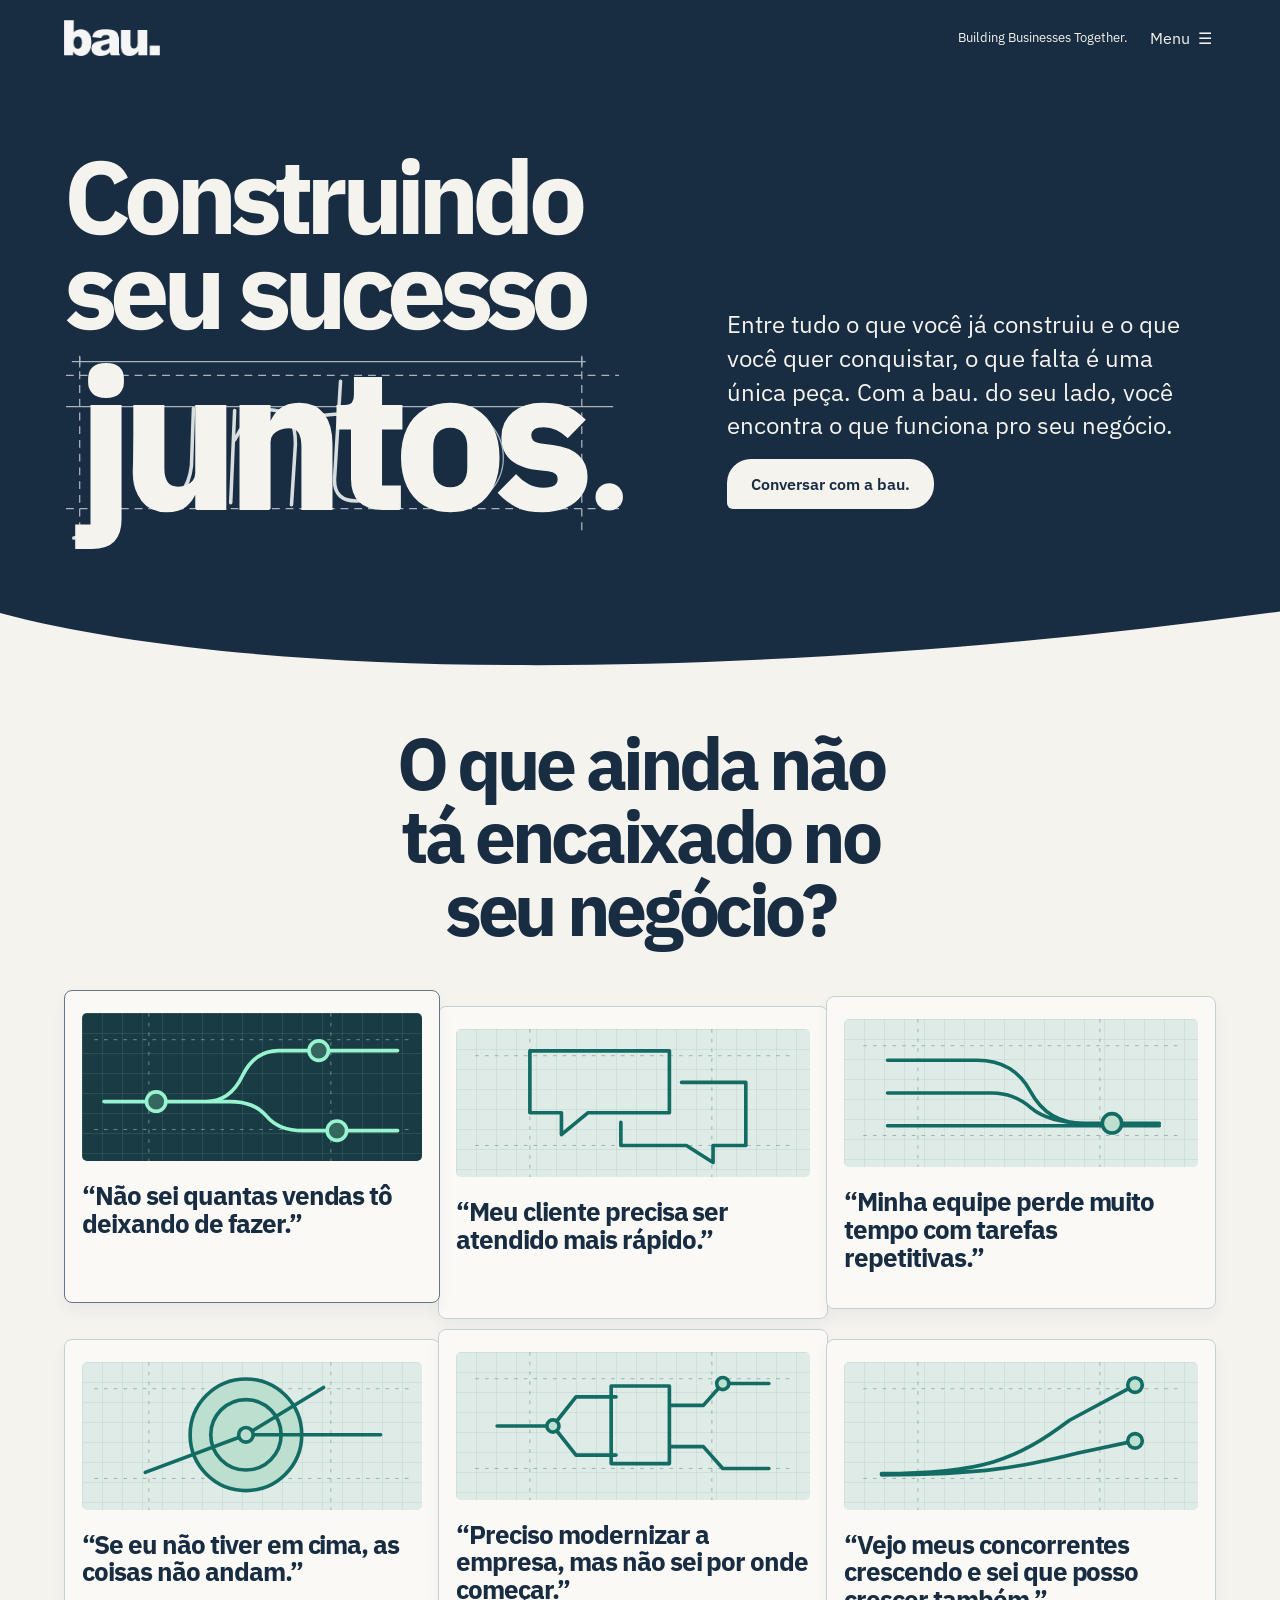
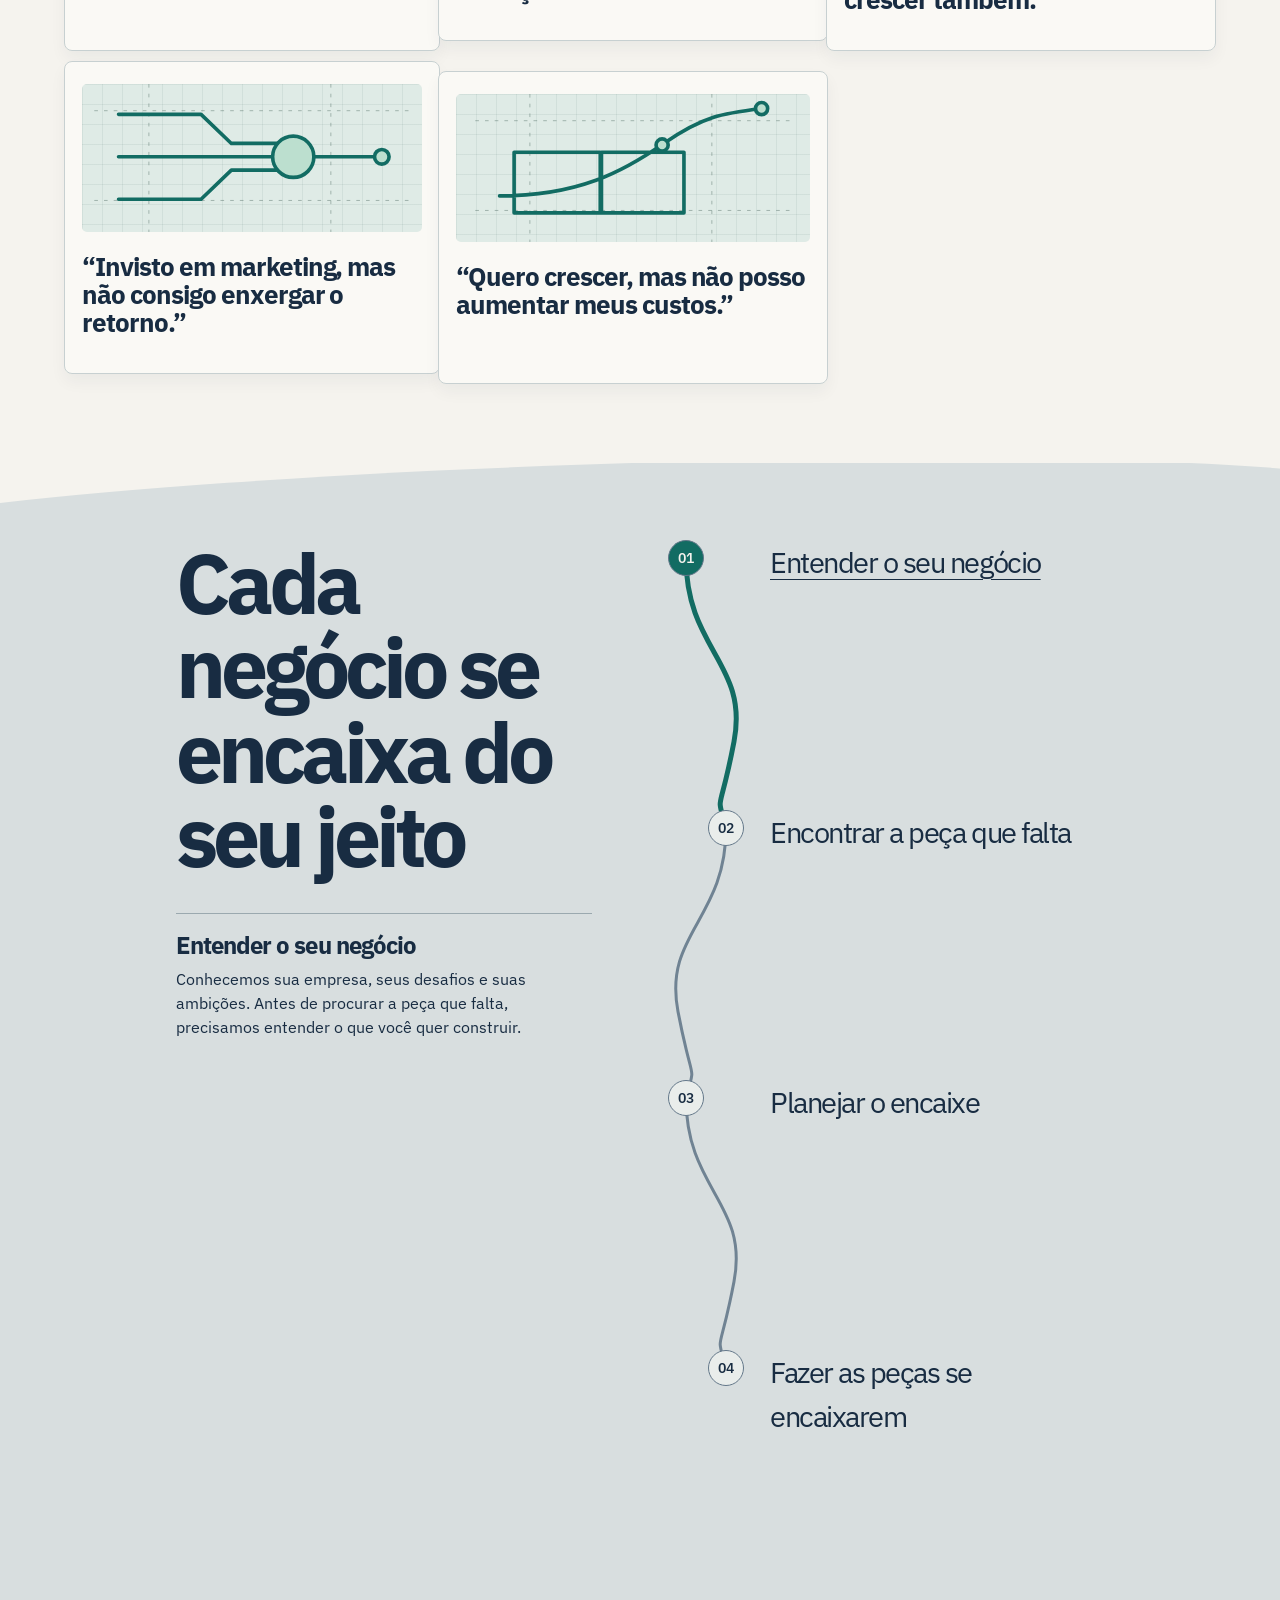
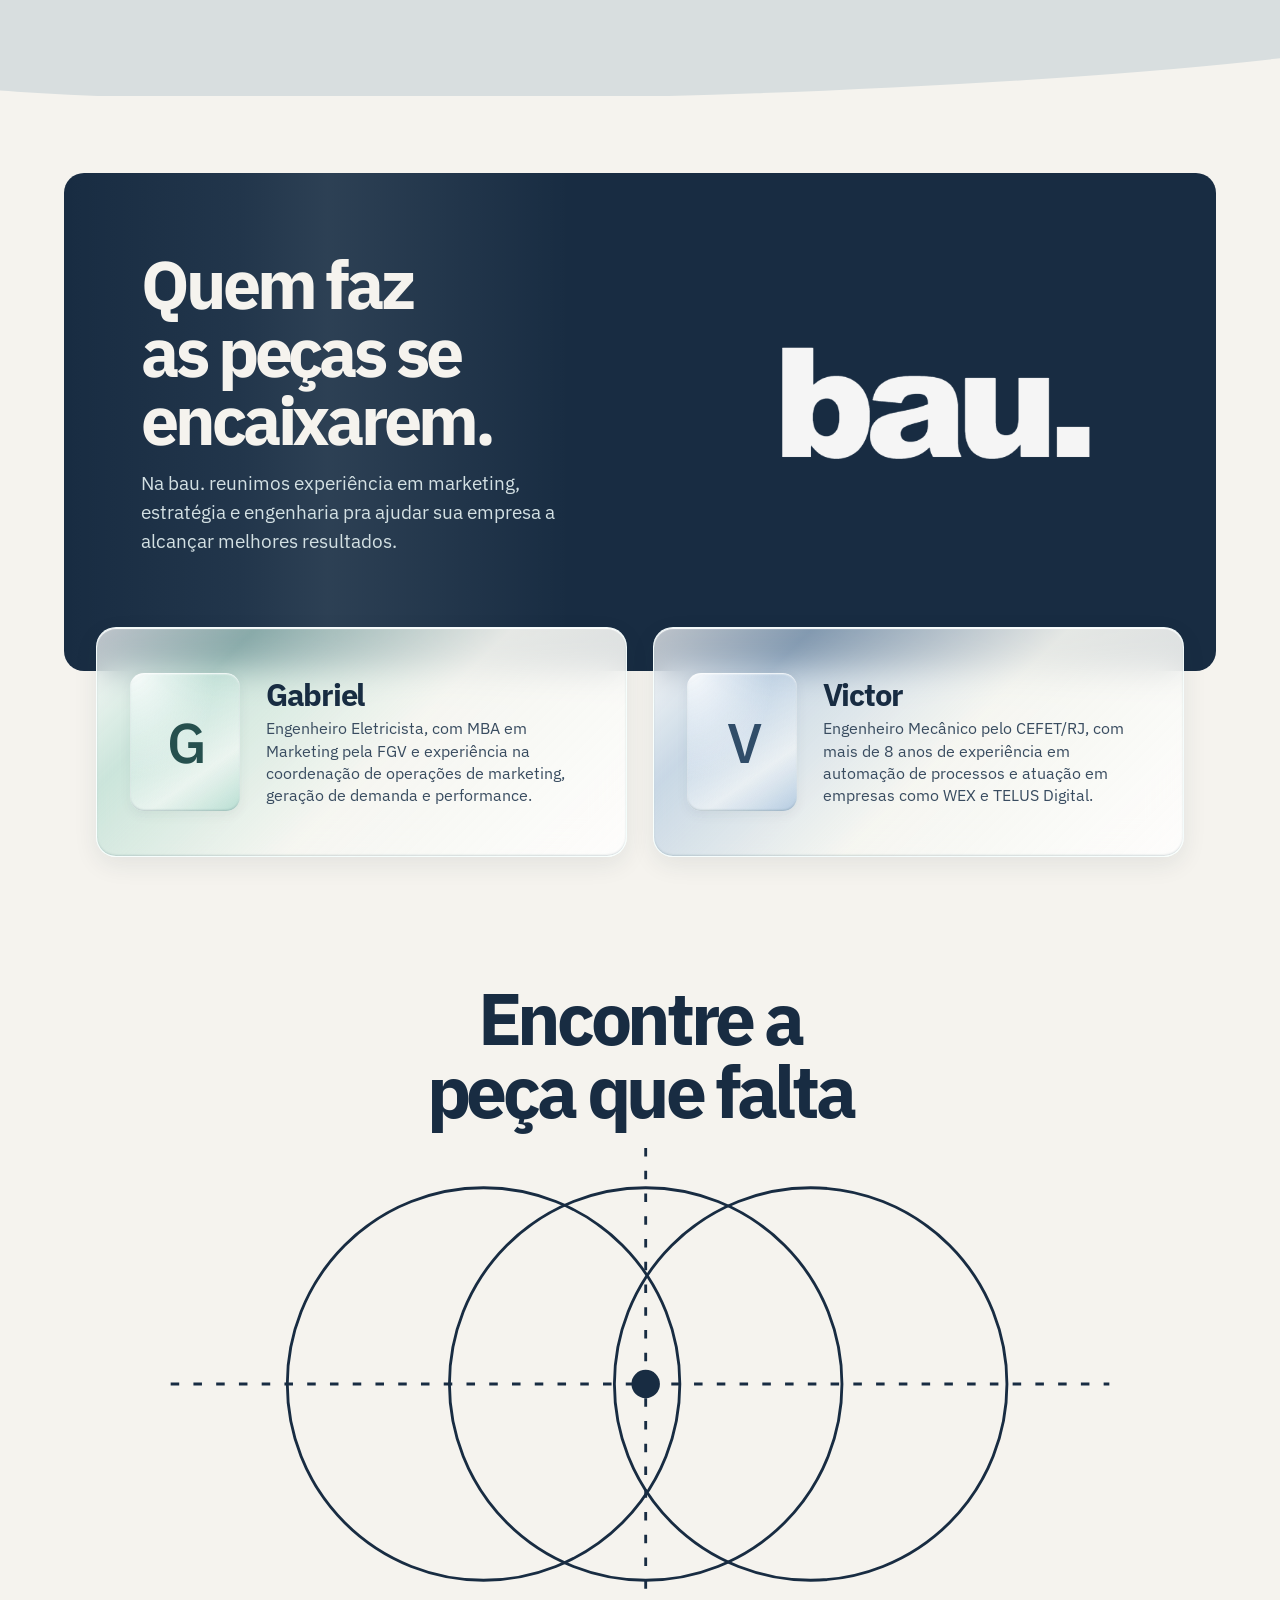
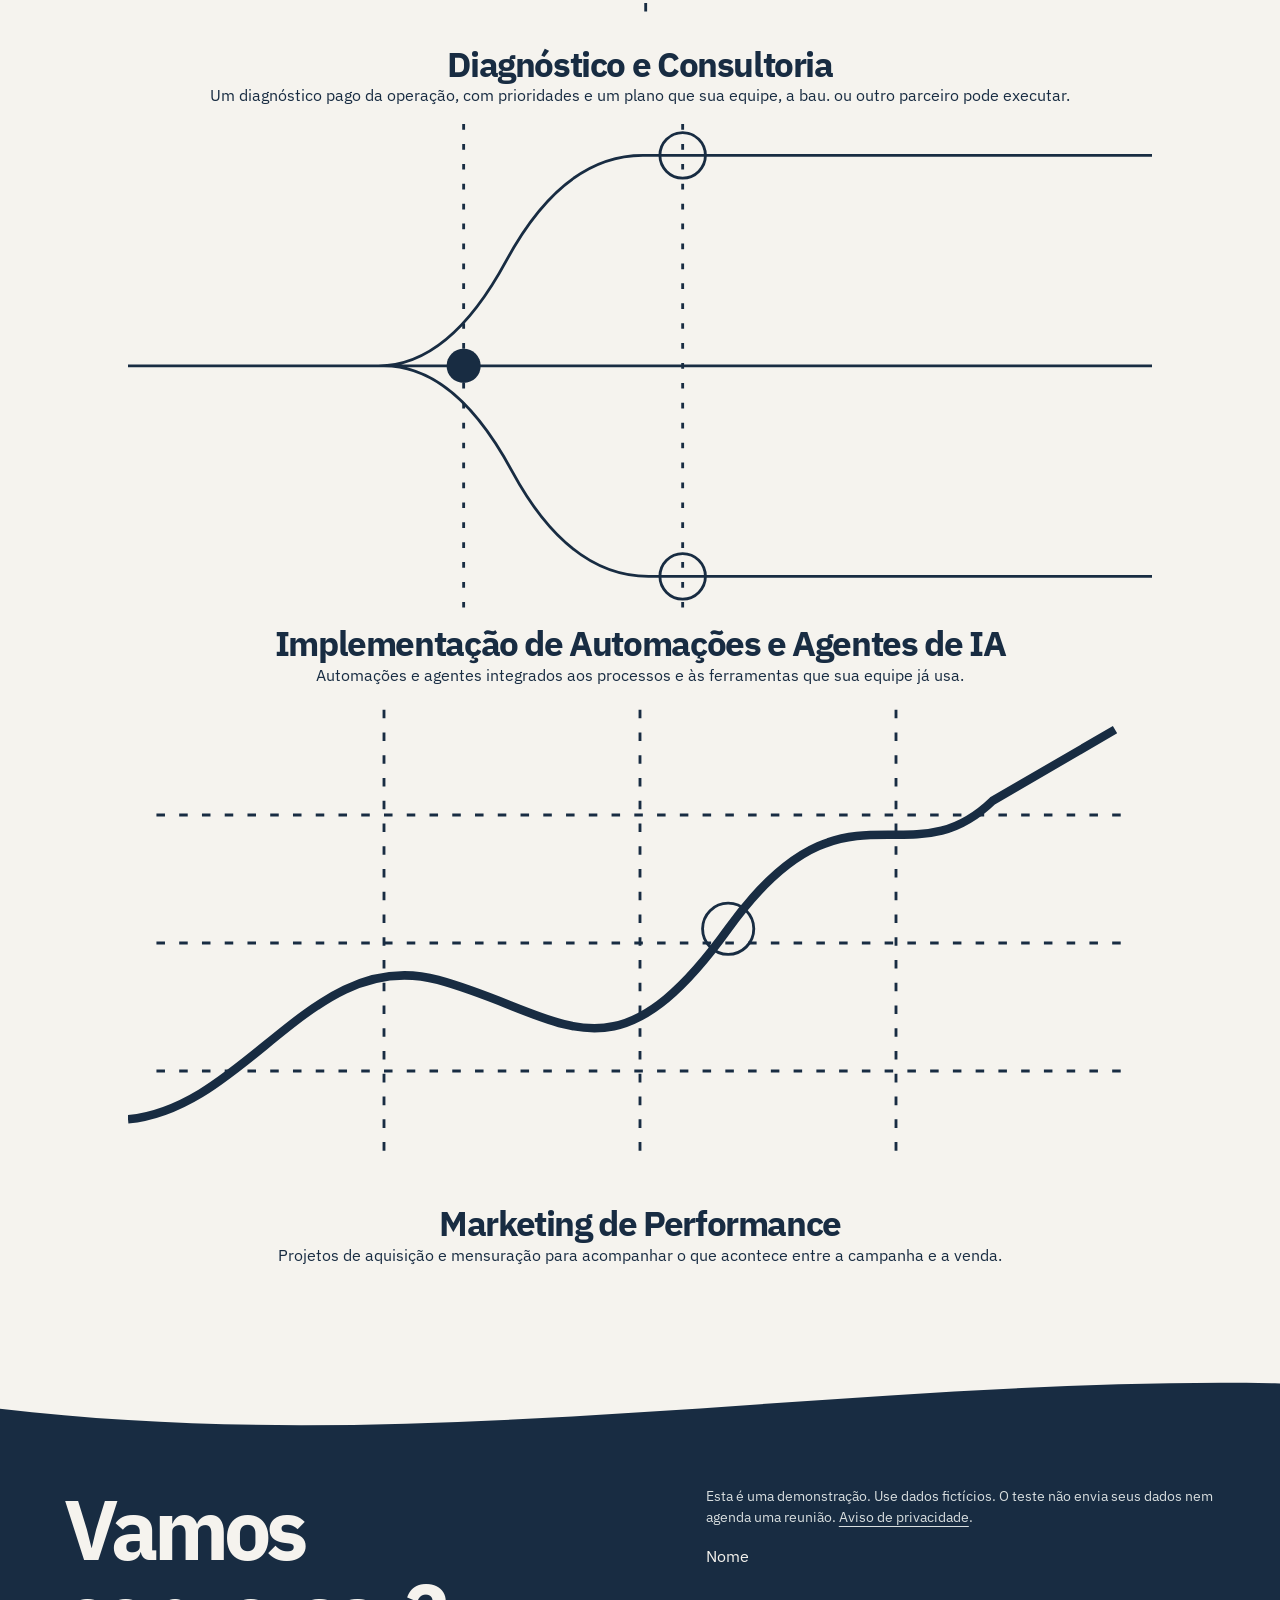
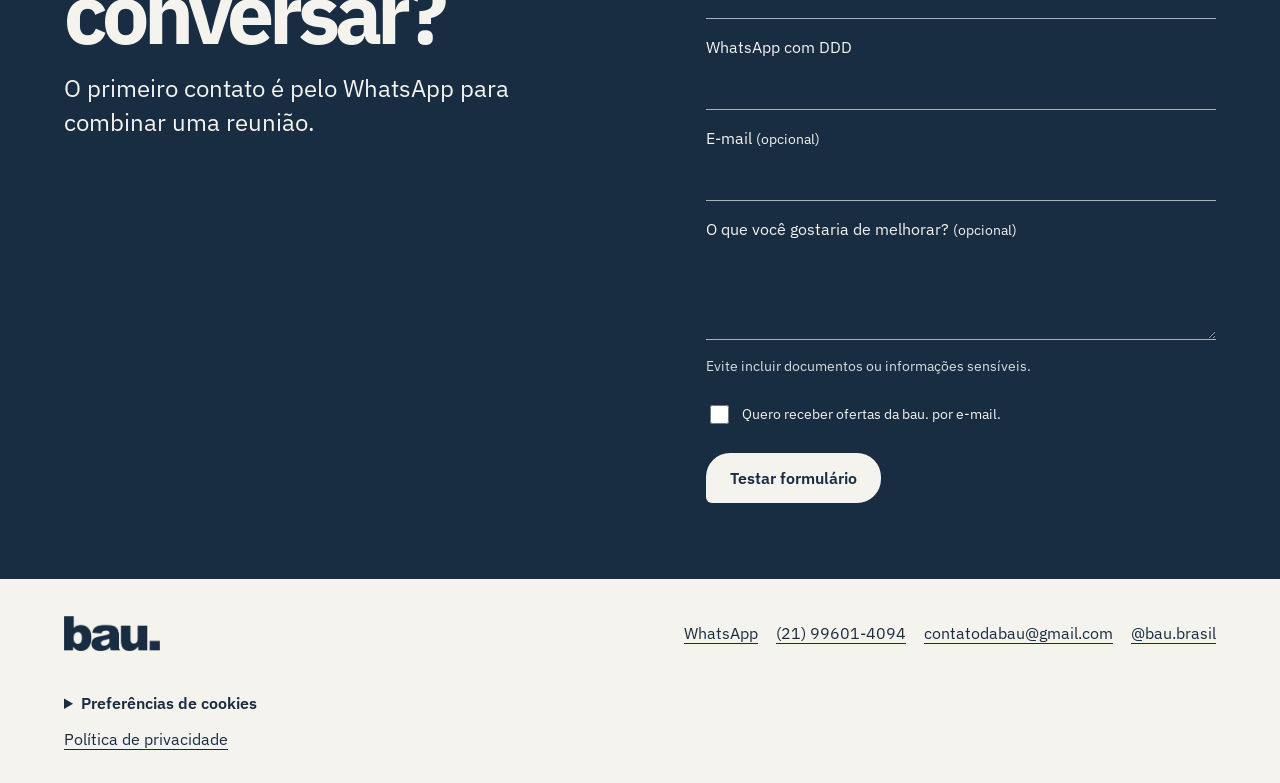
==== index.html @ 718eda6c "troca do titulo e remoção do subtitulo da sessão 5" ====
<!doctype html>
<html lang="pt-BR"><head><meta charset="utf-8">
<!-- GTM-WQCJBHJT reservado para medição após consentimento. A demo não carrega tags. -->
<meta http-equiv="Content-Security-Policy" content="form-action 'none'; script-src 'self'; connect-src 'none'; frame-src 'none'"><meta name="viewport" content="width=device-width,initial-scale=1"><meta name="theme-color" content="#182c42"><title>bau. | Consultoria e implementação</title><meta name="description" content="Consultoria, automações e marketing de performance para empresas."><link rel="stylesheet" href="site.css?v=possibilidades9"><link rel="stylesheet" href="hero.css?v=hero-columns2"><script defer src="site.js?v=services-clean1"></script></head>
<body><a class="skip" href="#inicio">Ir para o conteúdo</a>
<aside class="cookie-banner" aria-labelledby="cookie-title" hidden>
<strong id="cookie-title">Cookies de publicidade</strong>
<p>Aceita usar cookies para medir a origem das visitas? Nesta prévia, a escolha é simulada e vale só nesta aba.</p>
<a id="policy-banner" href="privacidade.html" target="_blank" rel="noopener">Ler política de privacidade<span class="sr-only"> (abre em nova aba)</span></a>
<div class="choice-buttons"><button type="button" value="allow" aria-describedby="policy-banner">Aceitar</button><button type="button" value="deny">Recusar</button></div>
</aside>
<header class="mast"><div class="wrap bar"><a href="#inicio" aria-label="bau., início"><img class="brand" src="bau.png" alt="bau."></a><span lang="en">Building Businesses Together.</span><details class="menu"><summary>Menu</summary><nav aria-label="Seções da página"><a href="#possibilidades">Possibilidades</a><a href="#mecanismo">Abordagem</a><a href="#sobre">Quem somos</a><a href="#servicos">Serviços</a><a href="#contato">Contato</a></nav></details></div></header>
<main>
<section id="inicio" class="dark"><div class="wrap opening"><h1 aria-label="Construindo seu sucesso juntos."><span>Construindo</span> <span>seu sucesso</span> <svg class="drawing-board" viewBox="-5 -3 297 116" aria-hidden="true" focusable="false">
        <defs>
          <text id="letters" x="2" y="84" textLength="257" lengthAdjust="spacingAndGlyphs">juntos</text>
          <clipPath id="assembly"><rect class="stage assembly-window" x="-5" y="-3" width="268" height="116"/></clipPath>
        </defs>
        <g class="stage guides" fill="none" stroke="#a8b3bc" stroke-width=".65">
          <path d="M-4 16H278 M-4 84H278 M3 7V105 M259 7V96" stroke-dasharray="4 3"/>
          <path d="M-4 32H275 M-1 9H261 M3 6v6 M259 6v6"/>
          <circle cx="194" cy="58" r="25"/>
        </g>
        <g fill="none" stroke="#d8dedf" stroke-width="1.8">
          <path class="stage pencil" pathLength="1" d="M14 35l-1 45q0 18-13 19 M15 20l1-3 M32 34l-1 29q-1 18 12 18q15-1 17-19l1-29 M80 81l2-47m0 15q9-18 21-15q10 1 10 17l-2 31 M136 19l-3 49q-1 13 13 12 M121 37l32-3 M211 53c-1-30-43-26-43 4s43 32 43-4 M254 39C243 29 224 33 224 45c0 12 30 10 30 24 0 14-21 17-33 7 M272 81l2-2"/>
        </g>
        <use href="#letters" class="stage outline" fill="none" stroke="#f5f3ee" stroke-width="1.05"/>
        <use href="#letters" clip-path="url(#assembly)" fill="#f5f3ee"/>
        <circle class="stage period-piece" cx="273" cy="78" r="7" fill="#f5f3ee"/>
      </svg></h1><div class="intro"><p>Entre tudo o que você já construiu e o que você quer conquistar, o que falta é uma única peça. Com a bau. do seu lado, você encontra o que funciona pro seu negócio.</p><a class="button" href="#contato">Conversar com a bau.</a></div></div><svg class="section-edge" viewBox="0 0 1000 90" preserveAspectRatio="none" aria-hidden="true"><path d="M0 12C220 112 620 99 1000 10V90H0Z"/></svg></section>
<section id="possibilidades"><div class="wrap block"><div class="section-head"><h2>O que ainda não tá encaixado no seu negócio?</h2></div><div class="gallery" aria-label="Possibilidades para sua empresa" tabindex="0">
<article class="plate"><div class="plate-art"><svg viewBox="0 0 260 122" aria-hidden="true"><g class="guideline"><path d="M0 22h260M0 96h260M45 0v122M195 0v122"/></g><g class="drawing"><path pathLength="1" d="M8 73h84q20 0 30-21t30-21h98 M8 73h104q20 0 30 12t30 12h78"/><circle cx="51" cy="73" r="8"/><circle cx="185" cy="31" r="8"/><circle cx="200" cy="97" r="8"/></g></svg></div>
  <div class="plate-copy"><h3>“Não sei quantas vendas tô deixando de fazer.”</h3></div>
</article>
<article class="plate"><div class="plate-art"><svg viewBox="0 0 260 122" aria-hidden="true"><g class="guideline"><path d="M0 22h260M0 96h260M45 0v122M195 0v122"/></g><g class="drawing"><path pathLength="1" d="M45 18h115v51H93L71 87V69H45z M120 77v19h54l22 14V96h27V44h-53"/></g></svg></div>
  <div class="plate-copy"><h3>“Meu cliente precisa ser atendido mais rápido.”</h3></div>
</article>
<article class="plate"><div class="plate-art"><svg viewBox="0 0 260 122" aria-hidden="true"><g class="guideline"><path d="M0 22h260M0 96h260M45 0v122M195 0v122"/></g><g class="drawing"><path pathLength="1" d="M20 34h74q30 0 44 26t44 26h62 M20 61h86q18 0 32 12t44 13 M20 88h224"/><circle cx="205" cy="86" r="8"/></g></svg></div>
  <div class="plate-copy"><h3>“Minha equipe perde muito tempo com tarefas repetitivas.”</h3></div>
</article>
<article class="plate"><div class="plate-art"><svg viewBox="0 0 260 122" aria-hidden="true"><g class="guideline"><path d="M0 22h260M0 96h260M45 0v122M195 0v122"/></g><g class="drawing"><circle cx="125" cy="60" r="46"/><circle cx="125" cy="60" r="29"/><path pathLength="1" d="M42 91l83-31 64-39 M125 60h111"/><circle cx="125" cy="60" r="6"/></g></svg></div>
  <div class="plate-copy"><h3>“Se eu não tiver em cima, as coisas não andam.”</h3></div>
</article>
<article class="plate"><div class="plate-art"><svg viewBox="0 0 260 122" aria-hidden="true"><g class="guideline"><path d="M0 22h260M0 96h260M45 0v122M195 0v122"/></g><g class="drawing"><path pathLength="1" d="M18 61h46l19-24h33m-52 24 19 24h33 M112 28h48v64h-48z M160 44h28l16-18h38 M160 78h28l16 18h38"/><circle cx="64" cy="61" r="5"/><circle cx="204" cy="26" r="5"/></g></svg></div>
  <div class="plate-copy"><h3>“Preciso modernizar a empresa, mas não sei por onde começar.”</h3></div>
</article>
<article class="plate"><div class="plate-art"><svg viewBox="0 0 260 122" aria-hidden="true"><g class="guideline"><path d="M0 22h260M0 96h260M45 0v122M195 0v122"/></g><g class="drawing"><path pathLength="1" d="M15 92C98 92 126 81 170 48l54-29 M15 93C99 93 133 86 177 75l47-10"/><circle cx="224" cy="19" r="6"/><circle cx="224" cy="65" r="6"/></g></svg></div>
  <div class="plate-copy"><h3>“Vejo meus concorrentes crescendo e sei que posso crescer também.”</h3></div>
</article>
<article class="plate"><div class="plate-art"><svg viewBox="0 0 260 122" aria-hidden="true"><g class="guideline"><path d="M0 22h260M0 96h260M45 0v122M195 0v122"/></g><g class="drawing"><path pathLength="1" d="M20 25h68l25 24h39 M20 60h132 M20 95h68l25-24h39 M177 60h62"/><circle cx="164" cy="60" r="17"/><circle cx="237" cy="60" r="6"/></g></svg></div>
  <div class="plate-copy"><h3>“Invisto em marketing, mas não consigo enxergar o retorno.”</h3></div>
</article>
<article class="plate"><div class="plate-art"><svg viewBox="0 0 260 122" aria-hidden="true"><g class="guideline"><path d="M0 22h260M0 96h260M45 0v122M195 0v122"/></g><g class="drawing"><path pathLength="1" d="M32 98V48h71v50z M104 98V48h68v50z M20 84C85 84 122 64 155 41s49-25 81-29"/><circle cx="154" cy="42" r="5"/><circle cx="236" cy="12" r="5"/></g></svg></div>
  <div class="plate-copy"><h3>“Quero crescer, mas não posso aumentar meus custos.”</h3></div>
</article>
</div><div class="pager" hidden><span class="count"></span><button type="button" aria-label="Possibilidade anterior">←</button><button type="button" aria-label="Próxima possibilidade">→</button></div></div></section>
<section id="mecanismo" class="tint" aria-labelledby="metodo-titulo">
<div class="wrap block method-layout">
  <div class="method-intro"><h2 id="metodo-titulo">Cada negócio se encaixa do seu jeito</h2>
    <div id="method-detail" hidden aria-live="polite"><h3></h3><p></p></div>
  </div>
  <ol class="method-path">
    <li>
      <svg class="method-thread" viewBox="0 0 100 100" preserveAspectRatio="none" aria-hidden="true"><path d="M30 0C30 34 93 39 78 68S60 86 70 100" /></svg>
      <h3><span class="method-number">01</span><span>Entender o seu negócio</span></h3>
      <p>Conhecemos sua empresa, seus desafios e suas ambições. Antes de procurar a peça que falta, precisamos entender o que você quer construir.</p>
    </li>
    <li>
      <svg class="method-thread" viewBox="0 0 100 100" preserveAspectRatio="none" aria-hidden="true"><path d="M30 0C30 34 93 39 78 68S60 86 70 100" /></svg>
      <h3><span class="method-number">02</span><span>Encontrar a peça que falta</span></h3>
      <p>Identificamos suas necessidades e avaliamos quais soluções em marketing, vendas e tecnologia fazem sentido para sua realidade, seus objetivos e seus recursos.</p>
    </li>
    <li>
      <svg class="method-thread" viewBox="0 0 100 100" preserveAspectRatio="none" aria-hidden="true"><path d="M30 0C30 34 93 39 78 68S60 86 70 100" /></svg>
      <h3><span class="method-number">03</span><span>Planejar o encaixe</span></h3>
      <p>Apresentamos nossa proposta de solução, explicando o que recomendamos, por que recomendamos e como isso pode contribuir para os resultados da sua empresa. Você decide como avançar.</p>
    </li>
    <li>
      <h3><span class="method-number">04</span><span>Fazer as peças se encaixarem</span></h3>
      <p>Colocamos em prática o que definimos juntos, acompanhamos os resultados e buscamos novas oportunidades para sua empresa continuar evoluindo.</p>
    </li>
  </ol>
</div>
</section>
<section id="sobre" aria-labelledby="team-title"><div class="wrap block">
  <div class="team-track"><div class="team-scene">
  <div class="team-print">
    <img src="bau.png" alt="bau." loading="lazy">
    <div class="team-copy">
      <h2 id="team-title">Quem faz as peças se encaixarem.</h2>
      <p>Na bau. reunimos experiência em marketing, estratégia e engenharia pra ajudar sua empresa a alcançar melhores resultados.</p>
    </div>
  </div>
  <div class="team-profiles">
    <article><span class="team-portrait" aria-hidden="true">G</span>
      <div><h3>Gabriel</h3><p>Engenheiro Eletricista, com MBA em Marketing pela FGV e experiência na coordenação de operações de marketing, geração de demanda e performance.</p></div>
    </article>
    <article><span class="team-portrait" aria-hidden="true">V</span>
      <div><h3>Victor</h3><p>Engenheiro Mecânico pelo CEFET/RJ, com mais de 8 anos de experiência em automação de processos e atuação em empresas como WEX e TELUS Digital.</p></div>
    </article>
  </div>
  </div></div>
</div></section>
<section id="servicos"><div class="wrap block"><div class="section-head"><h2>Encontre a peça que falta</h2><p 
  <div class="service-deck">
    <article><svg viewBox="0 0 360 180" aria-hidden="true" focusable="false"><g fill="none" stroke="currentColor"><circle cx="125" cy="90" r="69"/><circle cx="182" cy="90" r="69"/><circle cx="240" cy="90" r="69"/><path stroke-dasharray="3 5" d="M15 90h330M182 7v166"/></g><circle cx="182" cy="90" r="5" fill="currentColor"/></svg><h3>Diagnóstico e Consultoria</h3><p>Um diagnóstico pago da operação, com prioridades e um plano que sua equipe, a bau. ou outro parceiro pode executar.</p></article>
    <article><svg viewBox="0 0 360 180" aria-hidden="true" focusable="false"><g fill="none" stroke="currentColor"><path d="M-10 91h98q25 0 45-37t48-37h191M-10 91h380M-10 91h100q25 0 45 37t48 37h190"/><path stroke-dasharray="2 5" d="M118 6v170M195 6v170"/><circle cx="195" cy="17" r="8"/><circle cx="195" cy="165" r="8"/></g><circle cx="118" cy="91" r="6" fill="currentColor"/></svg><h3>Implementação de Automações e Agentes de IA</h3><p>Automações e agentes integrados aos processos e às ferramentas que sua equipe já usa.</p></article>
    <article><svg viewBox="0 0 360 180" aria-hidden="true" focusable="false"><g fill="none" stroke="currentColor"><path stroke-dasharray="3 5" d="M10 45h340M10 90h340M10 135h340M90 8v156M180 8v156M270 8v156"/><path d="M0 152C42 148 65 91 109 103S170 142 211 85S274 69 304 40L347 15" stroke-width="3"/><circle cx="211" cy="85" r="9"/></g></svg><h3>Marketing de Performance</h3><p>Projetos de aquisição e mensuração para acompanhar o que acontece entre a campanha e a venda.</p></article>
  </div>
</div></div></section>
<section id="contato" class="dark"><svg class="section-edge" viewBox="0 0 1000 90" preserveAspectRatio="none" aria-hidden="true"><path d="M0 0H1000V18C670 7 335 120 0 52Z"/></svg><div class="wrap block split"><div><h2>Vamos conversar<span>?</span></h2><p class="lead">O primeiro contato é pelo WhatsApp para combinar uma reunião.</p></div><form id="lead" autocomplete="off">
<p class="note">Esta é uma demonstração. Use dados fictícios. O teste não envia seus dados nem agenda uma reunião. <a href="privacidade.html">Aviso de privacidade</a>.</p>
<label>Nome<input required></label>
<label>WhatsApp com DDD<input type="tel" required></label>
<label>E-mail <small id="email-hint">(opcional)</small><input type="email"></label>
<label>O que você gostaria de melhorar? <small>(opcional)</small><textarea rows="3" aria-describedby="message-hint"></textarea></label>
<p class="note" id="message-hint">Evite incluir documentos ou informações sensíveis.</p>
<label class="check"><input id="offers" type="checkbox"> Quero receber ofertas da bau. por e-mail.</label>
<button type="submit" class="button" disabled>Testar formulário</button>
<noscript>Ative o JavaScript para testar o formulário.</noscript>
<p role="status"></p></form></div></section></main>
<footer><div class="wrap"><img class="brand" src="bau.png" alt="bau."><address><a href="https://wa.me/5521996014094">WhatsApp</a><a href="tel:+5521996014094">(21) 99601-4094</a><a href="mailto:contatodabau@gmail.com">contatodabau@gmail.com</a><a href="https://www.instagram.com/bau.brasil/">@bau.brasil</a></address>
<div class="privacy">
<details id="preferencias"><summary>Preferências de cookies</summary>
<p>Você pode testar a escolha de permitir a medição da origem das visitas para publicidade. A medição está desligada nesta prévia. A escolha vale só para esta aba e pode ser alterada aqui.</p>
<a id="policy-options" href="privacidade.html" target="_blank" rel="noopener">Ler política de privacidade<span class="sr-only"> (abre em nova aba)</span></a>
<div class="choice-buttons" id="ad-choices" hidden><button type="button" value="allow" aria-describedby="policy-options">Aceitar</button><button type="button" value="deny">Recusar</button></div>
<p role="status" id="ad-status"></p><noscript>A medição continua desligada.</noscript></details>
<a id="privacidade" href="privacidade.html">Política de privacidade</a></div></div></footer></body></html>
---- site.css ----
:root {--section-spacing:1}
@media(min-width:850px) { :root {--section-spacing:.75} }
@font-face{font-family:Plex;src:url(plex.ttf);font-weight:100 700;font-display:swap}
:root{--ink:#182c42;--paper:#f5f3ee;--rule:#a8b3bc;--edge:clamp(20px,5vw,76px);font:16px/1.5 Plex,Arial,sans-serif;color:var(--ink);background:var(--paper)}
*{box-sizing:border-box}body{margin:0}a,button,summary,input,textarea{font:inherit}a{color:inherit;text-underline-offset:4px}button,summary{cursor:pointer}
:focus-visible{outline:3px solid #719bbd;outline-offset:3px}.wrap{width:min(100%,1390px);margin:auto;padding-inline:var(--edge)}
.skip{position:absolute;z-index:5;transform:translateY(-150%);background:var(--paper);padding:12px}.skip:focus{transform:none}
.dark,.mast{background:var(--ink);color:var(--paper)}.bar{height:76px;display:flex;align-items:center;gap:18px}.bar>a{display:grid;align-items:center;min-height:44px}.brand{display:block;width:96px;height:auto}.mast .brand{filter:brightness(0) invert(.96)}.bar>span{margin-left:auto;font-size:13px}.menu{position:relative}.menu summary{list-style:none;display:flex;align-items:center;min-height:44px;padding:0 4px}.menu summary::after{content:"☰";margin-left:8px}.menu[open] summary::after{content:"×"}.menu nav{position:absolute;z-index:3;right:0;top:100%;width:200px;padding:8px 16px;color:var(--ink);background:var(--paper);border:1px solid var(--rule)}.menu nav a{display:block;padding:10px 0}
.opening{padding-block:clamp(44px,8svh,90px) calc(clamp(48px,7svh,80px) * var(--section-spacing))}h1,h2,h3,p,ol,dl,dd{margin:0}
h1{font-size:clamp(69px,18vw,156px);line-height:.91;letter-spacing:-.075em}h1>span{display:block}.drawing-board{display:block;width:2.63em;height:1.16em;overflow:visible}
.intro{margin-top:28px}.intro p,.lead{font-size:clamp(18px,2vw,24px);max-width:37ch;line-height:1.4}.intro p{margin-bottom:24px}.button{display:inline-flex;align-items:center;justify-content:center;text-decoration:none;min-height:50px;width:100%;padding:12px 24px;background:var(--paper);color:var(--ink);border:0;border-radius:24px 24px 24px 6px;font-weight:600}
.block{padding-block:calc(clamp(54px,8vw,112px) * var(--section-spacing))}h2{font-size:clamp(38px,6.6vw,88px);line-height:1;letter-spacing:-.06em;max-width:15ch;text-wrap:balance}h3{font-size:clamp(23px,2.7vw,36px);line-height:1.09;letter-spacing:-.04em}small{font-size:14px}small+h2{margin-top:12px}
.gallery{display:grid;grid-auto-flow:column;grid-auto-columns:86%;gap:14px;overflow-x:auto;scroll-snap-type:x mandatory;margin-top:30px;padding-bottom:10px;scrollbar-width:thin;scrollbar-color:var(--rule) transparent}
.plate{scroll-snap-align:start;position:relative}.plate-art{margin-left:-4%;width:95%}.plate-art svg{width:100%;height:130px;display:block}.guideline{stroke:#a8b3bc;stroke-width:.7;stroke-dasharray:3 5;fill:none}.drawing{stroke:var(--ink);stroke-width:2;fill:none}.drawing circle{fill:#e4e6e3}.plate-copy{padding:16px 6px 0 0}.plate-copy h3{margin:7px 0 10px;max-width:18ch}.plate-copy p,.offers p,.people dd{color:#394c60;max-width:48ch}
.pager{display:flex;align-items:center;gap:8px;justify-content:flex-end;margin-top:8px}.pager[hidden]{display:none}.count{font-size:14px;margin-right:auto}.pager button{background:transparent;border:1px solid var(--rule);width:44px;height:44px;border-radius:50%;color:var(--ink);font-size:20px}.pager button:disabled{opacity:.36}
.tint{background:#d8dedf}.split{display:grid;gap:32px}
.people{margin-top:24px}.people dt{font-size:28px;font-weight:600;letter-spacing:-.04em;padding-top:13px}.people dd{padding:4px 0 17px}#servicos{background:#eaf0ef}h2+.lead{margin-top:18px}.offers{margin-top:30px}.offers details{position:relative}.offers summary{list-style:none;display:flex;align-items:center;justify-content:space-between;gap:20px;padding:20px 0;font-size:clamp(20px,3vw,38px);font-weight:600;letter-spacing:-.035em;line-height:1.15}.offers summary::after{content:"+";font-weight:400}.offers details[open] summary::after{content:"−"}summary::-webkit-details-marker{display:none}.offers p{margin-bottom:22px}
form{display:grid;gap:16px}label{display:grid;gap:6px}label small{display:contents}input,textarea{width:100%;padding:10px 4px;border:0;border-bottom:1px solid var(--rule);border-radius:0;background:transparent;color:var(--paper)}textarea{resize:vertical}.check{display:flex;align-items:center;gap:10px;font-size:14px;min-height:44px}.check input{width:19px;height:19px}.note{font-size:14px;color:#d8dedf}[role=status]:empty{display:none}footer>.wrap{padding-block:32px;display:flex;flex-wrap:wrap;gap:24px;align-items:center;justify-content:space-between}address{display:flex;flex-wrap:wrap;gap:0 18px;font-style:normal}address a{display:inline-flex;align-items:center;min-height:44px}
@media(max-width:370px){.bar{gap:8px}.bar>span{font-size:11px}.brand{width:81px}}
@media(min-width:760px){.gallery{grid-auto-columns:calc((100% - 32px)/3);gap:16px}.split,.opening{display:grid;grid-template-columns:1.1fr 1fr;gap:7%}.opening{align-items:end}.intro{margin:0}.button{width:fit-content}.plate-art svg{height:170px}.split h2{max-width:12ch}}

/* As curvas atravessam as margens e deixam o texto sobre uma superfície plana. */
#inicio{position:relative;padding-bottom:calc(clamp(28px,6vw,76px) * var(--section-spacing))}
.section-edge{display:block;width:100%;height:calc(clamp(38px,7vw,104px) * var(--section-spacing));pointer-events:none}
#inicio>.section-edge{position:absolute;inset:auto 0 -1px;fill:var(--paper)}
#possibilidades .block{padding-top:calc(clamp(30px,5vw,66px) * var(--section-spacing))}
.gallery{scrollbar-width:none;gap:clamp(18px,3vw,42px)}
.gallery::-webkit-scrollbar{display:none}
.guideline{opacity:.52}.drawing{stroke-linecap:round;stroke-linejoin:round}
.plate-copy{padding-left:12px}.plate-copy small{display:inline-block;color:var(--muted,#394c60)}
.tint{background:var(--paper)}
#mecanismo .wrap{position:relative;isolation:isolate}
#mecanismo{overflow:hidden}
#mecanismo .wrap::before{content:"";position:absolute;z-index:-1;inset:0 -12vw;background:#d8dedf;border-radius:48% 52% 44% 56% / 9% 11% 8% 10%;transform:rotate(-2deg)}
.people{position:relative;isolation:isolate;padding:0 0 3px}
.people dd{max-width:28ch}.people dt{font-size:clamp(32px,4vw,55px)}
#servicos{background:var(--paper)}
#servicos .block{padding-top:calc(clamp(24px,4vw,56px) * var(--section-spacing))}

.offers details[open] p{padding-left:14px;border-left:2px solid var(--rule)}
#contato>.section-edge{fill:var(--paper);margin-top:-1px}
#contato .block{padding-top:calc(clamp(22px,5vw,70px) * var(--section-spacing))}
form input:focus,form textarea:focus{border-color:var(--paper)}
@media(min-width:760px){.gallery{grid-auto-columns:calc((100% - 2 * clamp(18px,3vw,42px))/3)}.plate:nth-child(even){padding-top:28px}.offers{max-width:860px;margin-left:auto}.people::before{right:23%}}
.section-head {text-align:center;margin:0 auto 28px}
.section-head h2 {margin:9px auto 0;max-width:17ch;font-size:clamp(36px,5.7vw,74px)}
.section-head .lead {margin:14px auto 0}
.plate {background:#faf9f5;border:1px solid #c7d0d1;border-radius:8px;padding:16px;display:flex;flex-direction:column}
.plate-art {width:100%;margin:0}.plate-art svg {height:88px}
.plate-copy {padding:14px 0 0}.plate h3 {font-size:clamp(23px,2.15vw,32px)}
.gallery {gap:12px}.pager {max-width:360px;margin:12px auto 0}
#mecanismo .wrap::before {border-radius:48% 52% 44% 56% / 4% 5% 4% 5%}
.team-print {
  position:relative;isolation:isolate;overflow:hidden;display:grid;gap:clamp(38px,5vw,80px);align-items:center;
  padding:clamp(28px,6vw,92px);padding-bottom:clamp(76px,9vw,136px);
  border-radius:20px;background:var(--ink);color:var(--paper);
}
@media(prefers-reduced-motion:no-preference) {
  .team-print::before {
    content:"";position:absolute;z-index:-1;pointer-events:none;inset:-35% 0;width:44%;
    background:linear-gradient(90deg,transparent,#daeefa0d 35%,#ecfafc19 52%,transparent);
    animation:brand-reflection 8s ease-in-out infinite alternate;
  }
  @keyframes brand-reflection {
    from {transform:translateX(-125%) skewX(-16deg)}
    to {transform:translateX(255%) skewX(-16deg)}
  }
}
.team-print img {width:clamp(105px,24vw,320px);max-width:100%;filter:brightness(0) invert(.96)}
.team-copy h2 {font-size:clamp(36px,5.3vw,74px);max-width:12ch}
.team-copy p {max-width:38ch;margin-top:16px;color:#d3e0e3;font-size:clamp(16px,1.5vw,21px)}
.team-profiles {
  position:relative;display:grid;gap:clamp(18px,2vw,32px);
}
.team-profiles {margin:-28px clamp(8px,2.5vw,40px) 0}
.team-profiles article {
  --glass-tint:184 222 210;
  --portrait-ink:#26504e;
  display:grid;grid-template-columns:clamp(62px,16vw,110px) 1fr;gap:clamp(16px,2vw,32px);
  min-height:clamp(175px,18vw,240px);align-items:center;padding:clamp(18px,2.6vw,40px);
  border:1px solid #f8fffee6;border-radius:20px;
  background:linear-gradient(128deg,rgb(var(--glass-tint) / .84),#f5f6f1 64%);
  box-shadow:inset 0 1px 1px white,inset 0 -1px 2px #34586736,0 8px 24px #182c4215;
}
.team-profiles article:nth-child(2) {--glass-tint:180 203 225;--portrait-ink:#304d69}
@supports ((backdrop-filter:blur(1px)) or (-webkit-backdrop-filter:blur(1px))) {
  .team-profiles article {
    background:linear-gradient(135deg,#ffffffb8,rgb(var(--glass-tint) / .69) 21%,#f5f6f1ed 55%,#ffffffcf);
    -webkit-backdrop-filter:blur(16px) saturate(1.15);
    backdrop-filter:blur(16px) saturate(1.15);
  }
}
.team-portrait {
  display:grid;place-items:center;aspect-ratio:4/5;border-radius:14px;
  color:var(--portrait-ink);font-size:clamp(38px,4.4vw,68px);letter-spacing:-.07em;font-weight:550;
  background:radial-gradient(ellipse at 5% 0%,#ffffffdf,transparent 54%),
    linear-gradient(145deg,rgb(var(--glass-tint)),#ffffff70 70%,rgb(var(--glass-tint)));
  box-shadow:inset 0 1px 2px white,inset 0 -1px 2px #25485445,0 4px 12px #182c4210;
}
.team-profiles h3 {font-size:clamp(24px,2.4vw,36px)}
.team-profiles p {margin-top:6px;color:#394c60;line-height:1.4}
@media(min-width:760px) {
  .team-print {grid-template-columns:1.3fr 1fr}
  .team-print img {grid-column:2;grid-row:1;justify-self:center}
  .team-copy {grid-column:1;grid-row:1}
  .team-profiles {grid-template-columns:1fr 1fr}
  .team-profiles {margin-top:-44px}
}
@media(max-width:759px) {
  #sobre .block {padding-bottom:24px}
  .team-track.stacked::after {content:"";display:block;height:clamp(160px,38vh,300px);height:clamp(160px,38svh,300px)}
  .stacked .team-scene {position:sticky;top:var(--scene-top,12px)}
  .stacked .team-profiles {margin-top:-62px;isolation:isolate}
  .stacked article {grid-area:1/1;transform-origin:bottom center}
  .stacked:not(.show-victor) article:last-child,.stacked.show-victor article:first-child {
    transform:translateY(16px) scale(.94);background:#e1e7e5;
  }
  .stacked:not(.show-victor) article:first-child,.stacked.show-victor article:last-child {z-index:1}
}
@media(max-width:759px) and (prefers-reduced-motion:no-preference) {
  .team-track.stacked .team-profiles article:first-child {
    transform:translateY(calc(16px * var(--swap,0) - 52px * var(--lift,0))) scale(calc(1 - .06 * var(--swap,0)));
    opacity:calc(1 - var(--lift,0));
  }
  .team-track.stacked .team-profiles article:last-child {
    transform:translateY(calc(16px * (1 - var(--swap,0)))) scale(calc(.94 + .06 * var(--swap,0)));
  }
}
#sobre .section-head{margin-bottom:18px}.people dt{font-size:26px;border-top:1px solid #c7d0d1}.people dd{max-width:42ch}
.offers {display:grid;gap:12px;padding:0;max-width:none;margin:28px 0 0}
.offers article {position:relative;padding:20px 18px 19px 28px;border:1px solid #c7d0d1;border-radius:7px;background:#faf9f5}
.offers article::before{content:"";position:absolute;width:3px;height:26px;left:0;top:23px;background:#667587}
.offers h3{font-size:clamp(21px,2.1vw,31px)}.offers p{margin:10px 0 0}
#contato h2{max-width:14ch}
@media(min-width:850px){
  .gallery {display:grid;grid-auto-flow:row;grid-template-columns:repeat(3,minmax(0,1fr));gap:20px 12px;isolation:isolate;overflow:visible;align-items:stretch;padding:20px 0 12px}
  .gallery .plate {flex:1 1 0;min-width:0;padding:22px 17px 26px;transition:transform .2s ease;box-shadow:0 8px 16px #182c420c}
  .gallery .plate:not(:nth-child(3n+1)) {margin-left:-14px}
  .plate:nth-child(even){transform:translateY(10px)}
  .gallery .plate.in-frame{z-index:1;transform:translateY(-6px);border-color:#667587}
  .gallery .plate h3 {font-size:clamp(22px,2vw,29px);max-width:26ch}
  .gallery+.pager {display:none}
  .offers{grid-template-columns:repeat(3,minmax(0,1fr));gap:16px}
}
@media(prefers-reduced-motion:reduce){.gallery .plate{transition:none}}
.privacy {width:100%; max-width:68ch}
.privacy summary {padding:12px 0; font-weight:600}
.privacy p {margin:10px 0}
.policy {max-width:70ch; margin:auto; padding:clamp(28px,6vw,72px) var(--edge)}
.policy h1 {margin:24px 0 16px; font-size:clamp(2rem,5vw,3.5rem); line-height:1.1}
.policy p {margin:16px 0}
.policy h2 {margin:32px 0 8px; font-size:clamp(1.25rem,3vw,1.6rem); line-height:1.25; letter-spacing:-.025em}
.policy h2 + p {margin-top:0}
.policy .policy-date {font-size:.875rem; color:#495869}
.cookie-banner {position:fixed; z-index:10; inset:auto 12px max(12px,env(safe-area-inset-bottom)); max-width:26rem; max-height:75vh; overflow:auto; margin-left:auto; padding:16px; background:var(--paper); color:var(--ink); border:1px solid var(--rule); border-radius:16px; box-shadow:0 5px 24px #182c4226}
.cookie-banner p {margin:5px 0 12px; font-size:0.9375rem}
.choice-buttons:not([hidden]) {display:flex; gap:10px}
.choice-buttons button {min-height:44px; padding:8px 20px; border:1px solid var(--ink); border-radius:24px; background:transparent; color:var(--ink)}
.cookie-banner button {flex:1}
#ad-choices button[aria-pressed=true] {background:var(--ink); color:var(--paper)}

#policy-banner, #policy-options {display:inline-flex; align-items:center; min-height:44px}
.sr-only {position:absolute; width:1px; height:1px; overflow:hidden; clip-path:inset(50%); white-space:nowrap}

.method-layout h2 {max-width:12ch}
.method-path {
  list-style:none;
  padding:0;
  margin:clamp(40px,6vw,84px) auto 0;
  max-width:760px;
}
.method-path li {
  --lane:clamp(48px,13vw,108px);
  position:relative;
  padding:0 0 clamp(35px,5vw,68px) calc(var(--lane) + 14px);
}
.method-path li:last-child {padding-bottom:0}
.method-path h3 {font-size:clamp(24px,3vw,42px);font-weight:550}
.method-path p {margin-top:10px;color:#394c60;max-width:42ch}
.method-number {
  position:absolute;z-index:1;left:calc(var(--lane) * .3);top:0;
  transform:translateX(-50%);width:36px;height:36px;border-radius:50%;
  display:grid;place-items:center;color:var(--ink);background:#e9edeb;
  border:1px solid #637789;font-size:14px;letter-spacing:0;font-variant-numeric:tabular-nums;
}
.method-path li:nth-child(even) .method-number {left:calc(var(--lane) * .7)}
.method-thread {
  position:absolute;left:0;top:18px;width:var(--lane);height:100%;
  overflow:visible;pointer-events:none;
}
.method-thread path {fill:none;stroke:#708393;stroke-width:3;vector-effect:non-scaling-stroke}
.method-path li:nth-child(even) .method-thread {transform:scaleX(-1)}
.method-path .current .method-number {color:var(--paper);background:var(--accent-ink);border-color:var(--ink)}
.method-path .current path {stroke:var(--ink)}
:root {--accent-ink:#126c63;--mint:#98f3cf}
.plate-art {
  display:grid;align-items:center;overflow:hidden;
  border-radius:5px;background:#dfebe6;
  background-image:linear-gradient(#597c731a 1px,transparent 1px),linear-gradient(90deg,#597c731a 1px,transparent 1px);
  background-size:20px 20px;
}
.plate-art svg {height:clamp(106px,13vw,148px)}
.plate-art .drawing {stroke:var(--accent-ink);stroke-width:3}
.plate-art .drawing circle {fill:#bcdfcf}
.plate-art .guideline {stroke:#526d64}
.plate.in-frame .plate-art {
  background-color:#193c44;
  background-image:linear-gradient(#a7ead11c 1px,transparent 1px),linear-gradient(90deg,#a7ead11c 1px,transparent 1px);
}
.plate.in-frame .drawing {stroke:var(--mint)}
.plate.in-frame .drawing circle {fill:#36675e}
.plate.in-frame .guideline {stroke:#cbf2e0}
.method-path .current .method-thread path,
.interactive .method-path li:has([aria-pressed="true"]) .method-thread path {stroke:var(--accent-ink);stroke-width:5}
.service-deck article[data-position="center"] svg {color:var(--accent-ink)}
.service-deck article:first-child[data-position="center"] svg {color:#a6ded2}
@media(prefers-reduced-motion:no-preference) {
  .entered {animation:section-arrival .7s cubic-bezier(.2,.65,.3,1) both}
  .plate.in-frame .drawing path[pathLength] {animation:trace-plan 1.05s ease-out}
  @keyframes trace-plan {
    from {stroke-dasharray:1;stroke-dashoffset:1}
    to {stroke-dasharray:1;stroke-dashoffset:0}
  }
  .service-deck [data-position="center"] svg {animation:service-art-arrival .65s ease-out}
  @keyframes service-art-arrival {
    from {transform:scale(.85);opacity:.5}
    to {transform:scale(1);opacity:1}
  }
  @keyframes section-arrival {
    from {translate:0 26px;opacity:.45}
    to {translate:0 0;opacity:1}
  }
}
@media(hover:hover) and (pointer:fine) and (prefers-reduced-motion:no-preference) {
  .plate-art svg {
    transform:perspective(380px) rotateX(var(--pitch,0deg)) rotateY(var(--turn,0deg));
    transition:transform .16s ease-out;
  }
  .plate-art .drawing {transform:translateX(var(--drift,0px));transition:transform .16s ease-out}
}
.service-showcase {max-width:69rem;margin:2rem auto 0}
#servicos .wrap:has(.service-deck.ready) {width:100%;max-width:none;padding-inline:0}
#servicos .section-head {padding-inline:var(--edge)}
.service-showcase:has(.ready) {max-width:none}
.service-deck {display:grid;gap:1rem}
.service-deck article {
  padding:clamp(18px,3.2vw,46px);
  background:#20384c;color:#f6f4ee;border-radius:16px;
  display:flex;flex-direction:column;justify-content:flex-end;min-width:0;
}
.service-deck article:nth-child(2) {background:#cbdad6;color:#163d3b}
.service-deck article:nth-child(3) {background:#b9ccd9;color:#17374e}
.service-deck svg g[stroke] {stroke-width:2;stroke-linecap:round;stroke-linejoin:round}
.service-deck svg [stroke-dasharray] {stroke-width:1;opacity:.6}
.service-deck svg {display:block;width:100%;height:clamp(92px,13vw,174px);margin:auto 0 22px}
.service-deck h3 {font-size:clamp(22px,3vw,43px);text-wrap:balance}
.service-deck p {margin-top:12px;line-height:1.4}
.service-deck.ready {
  grid-template-columns:minmax(0,1fr);gap:0;
  justify-items:center;isolation:isolate;container-type:inline-size;touch-action:pan-y pinch-zoom;
}
.service-deck.ready article {
  grid-area:1/1;width:70%;transform-origin:center;
  transition:transform .45s ease, filter .45s ease;
}
.service-deck [data-position="center"] {z-index:2}
.service-deck [data-position="left"] {transform:translateX(calc(-50cqw + 42%)) scale(.84) perspective(1400px) rotateY(-22deg)}
.service-deck [data-position="right"] {transform:translateX(calc(50cqw - 42%)) scale(.84) perspective(1400px) rotateY(22deg)}
.service-deck [aria-hidden="true"] {cursor:pointer;filter:brightness(.84)}
@media(min-width:760px) {
  .service-deck.ready article {width:48%}
}
@media(prefers-reduced-motion:reduce) {
  .service-deck.ready article {transition:none}
}
@media(min-width:850px) {
  .method-layout {
    display:grid;
    grid-template-columns:minmax(0,26rem) fit-content(28rem);
    justify-content:center;
    align-items:start;
    gap:clamp(32px,5vw,80px);
  }
  .method-intro {position:sticky;top:12vh}
  #mecanismo {overflow:clip}
  .method-path {margin:0}
  .method-path li {--lane:100px}
}

@media(min-width:850px) {
  #method-detail {margin-top:36px;padding-top:18px;border-top:1px solid #9ba9af;max-width:42ch}
  #method-detail h3 {font-size:24px}
  #method-detail p {margin-top:8px}
  .interactive .method-path li {min-height:clamp(150px,30vh,270px);padding-bottom:32px}
  .interactive .method-path p,.interactive .method-path h3 span:last-child {display:none}
  .interactive .method-path h3 {line-height:0}
  .interactive .method-path button {
    font:inherit;font-size:clamp(22px,2.3vw,35px);letter-spacing:-.05em;
    color:var(--ink);background:transparent;border:0;padding:0 0 4px;text-align:left;min-height:44px;
  }
  .interactive .method-path li .method-number {background:#e9edeb;color:var(--ink)}
  .interactive .method-path li:has([aria-pressed="true"]) .method-number {background:var(--accent-ink);color:var(--paper)}
  .interactive .method-path button[aria-pressed="true"] {text-decoration:underline;text-decoration-thickness:1px;text-underline-offset:.2em}
}

.gallery.circular {
  display:grid;grid-template-columns:1fr;grid-auto-flow:row;justify-items:center;
  overflow:clip;isolation:isolate;touch-action:pan-y pinch-zoom;padding:8px 0;
}
.circular .plate {
  grid-area:1/1;width:min(80%,32rem);padding:clamp(16px,2.4vw,30px);
  transform:translateX(calc(var(--slot) * 96%)) scale(.9);
  opacity:.55;cursor:pointer;
}
.circular .plate.in-frame {transform:none;opacity:1;z-index:1;cursor:auto}
.circular .plate.distant {opacity:0;visibility:hidden}
@media(prefers-reduced-motion:no-preference) {
  .circular .plate {transition:transform .42s ease,opacity .32s ease}
}
---- hero.css ----
.opening .drawing-board {width:4.393em;height:1.716em}
.opening h1 > span {font-size:.78em;letter-spacing:-.065em;white-space:nowrap}
.opening h1 > span:nth-child(2) {font-size:.797em}
@media(min-width:760px) {
  .opening {--hero-type:132.6px;align-items:stretch}
  .opening h1 {font-size:var(--hero-type)}
  .opening .intro p {margin-bottom:16px}
  .opening .intro {
    display:flex;flex-direction:column;align-items:flex-start;justify-content:flex-end;
    padding-block:calc(var(--hero-type) * .04) calc(var(--hero-type) * .43);
  }
}
@media(min-width:760px) and (max-width:1100px) {
  .opening {--hero-type:11.05vw}
  .opening .intro p {margin-bottom:12px}
}
@media(max-width:370px) {.opening h1 {font-size:18vw}}
.drawing-board use,.drawing-board text{font-family:Plex,Arial,sans-serif;font-size:100px;font-weight:700;letter-spacing:-6px}
    .drawing-board .stage{animation-duration:10s;animation-timing-function:linear;animation-iteration-count:infinite}
    .pencil{animation-name:pencil;stroke-dasharray:1;stroke-linecap:round;stroke-linejoin:round}
    .guides{animation-name:guides}
    .outline{animation-name:outline;stroke-dasharray:330}
    .assembly-window{animation-name:build;transform-box:fill-box;transform-origin:left}
    .period-piece{animation-name:place-dot}
    @keyframes pencil{0%{stroke-dashoffset:.85;opacity:.85}18%,27%{stroke-dashoffset:0;opacity:.9}48%,100%{stroke-dashoffset:0;opacity:0}}
    @keyframes guides{0%,9%{opacity:0}20%,46%{opacity:.65}63%,100%{opacity:0}}
    @keyframes outline{0%,15%{stroke-dashoffset:330;opacity:0}19%{opacity:1}41%,60%{stroke-dashoffset:0;opacity:1}71%,100%{stroke-dashoffset:0;opacity:0}}
    @keyframes build{0%,38%{transform:scaleX(0)}65%,100%{transform:scaleX(1)}}
    @keyframes place-dot{0%,58%{opacity:0;transform:translateY(-7px)}67%,100%{opacity:1;transform:none}}
    @media(prefers-reduced-motion:reduce){.drawing-board .stage{animation-play-state:paused;animation-delay:-8s}}
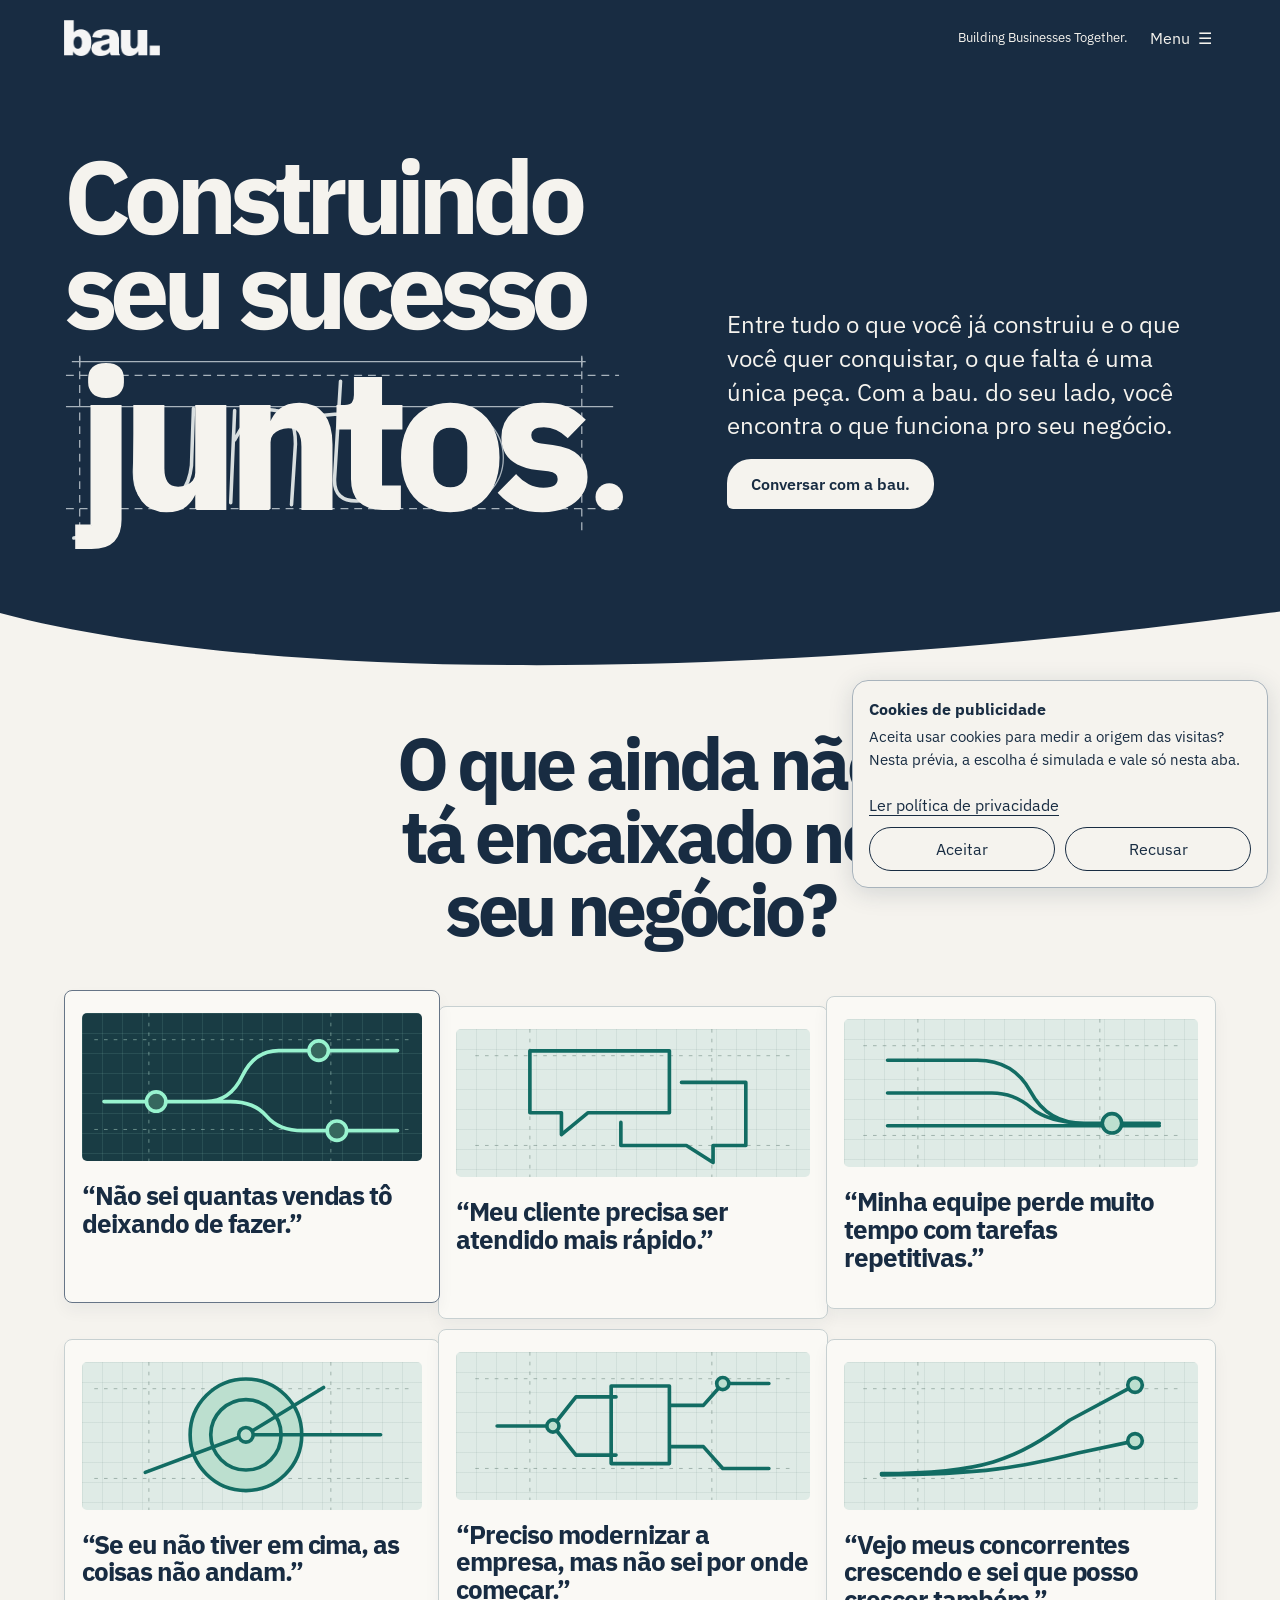
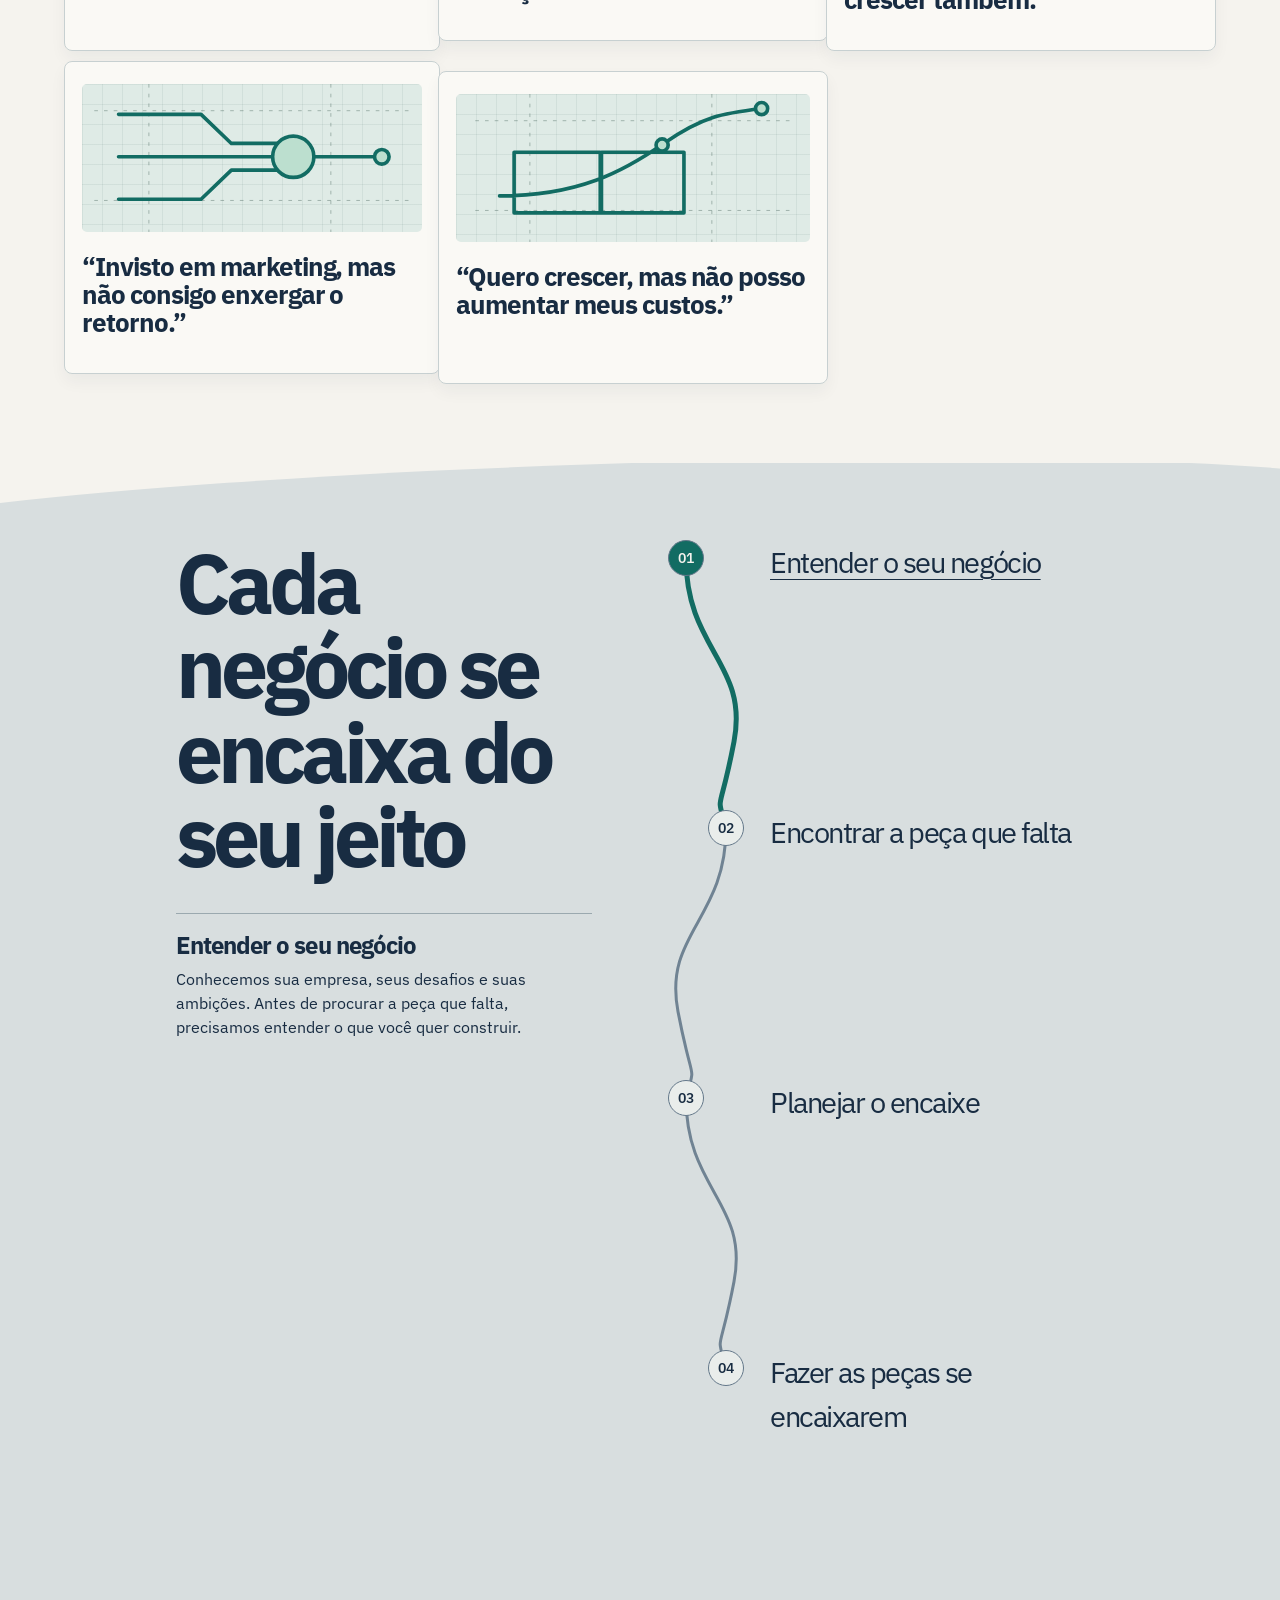
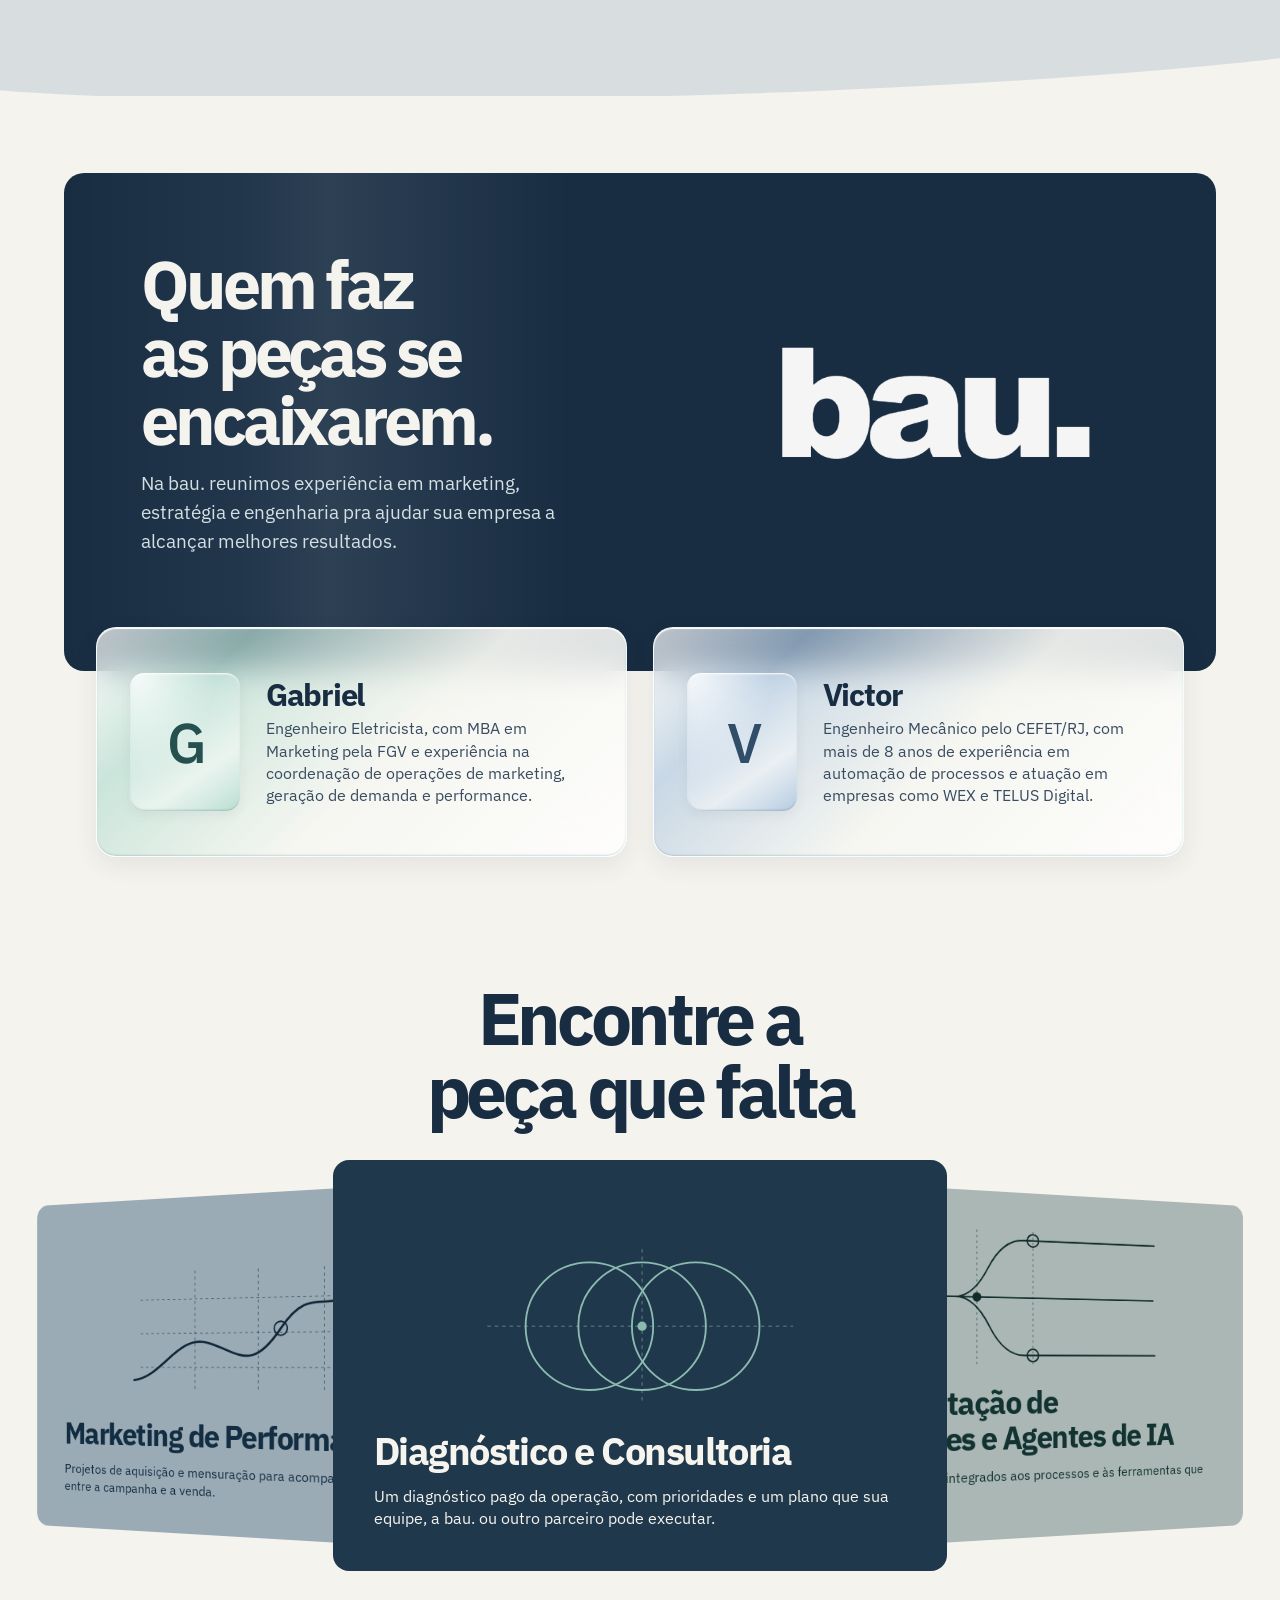
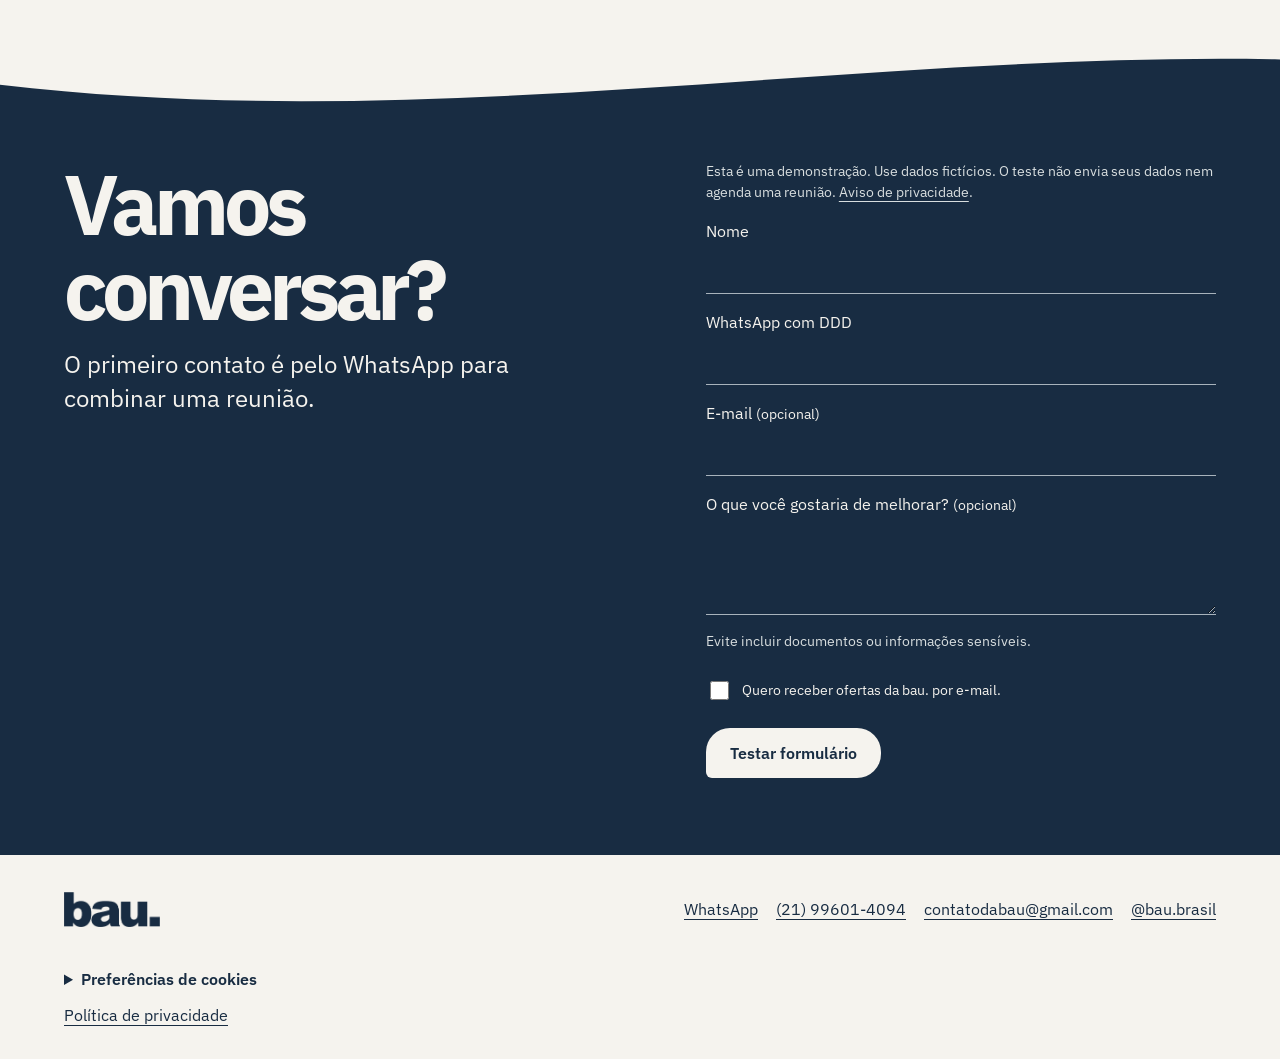
==== commit 9c3a06e0: "correção do erro na sessão 5" ====
--- a/index.html
+++ b/index.html
@@ -101,7 +101,7 @@
   </div>
   </div></div>
 </div></section>
-<section id="servicos"><div class="wrap block"><div class="section-head"><h2>Encontre a peça que falta</h2><p 
+<section id="servicos"><div class="wrap block"><div class="section-head"><h2>Encontre a peça que falta</h2><p class="lead"></p></div><div class="service-showcase">
   <div class="service-deck">
     <article><svg viewBox="0 0 360 180" aria-hidden="true" focusable="false"><g fill="none" stroke="currentColor"><circle cx="125" cy="90" r="69"/><circle cx="182" cy="90" r="69"/><circle cx="240" cy="90" r="69"/><path stroke-dasharray="3 5" d="M15 90h330M182 7v166"/></g><circle cx="182" cy="90" r="5" fill="currentColor"/></svg><h3>Diagnóstico e Consultoria</h3><p>Um diagnóstico pago da operação, com prioridades e um plano que sua equipe, a bau. ou outro parceiro pode executar.</p></article>
     <article><svg viewBox="0 0 360 180" aria-hidden="true" focusable="false"><g fill="none" stroke="currentColor"><path d="M-10 91h98q25 0 45-37t48-37h191M-10 91h380M-10 91h100q25 0 45 37t48 37h190"/><path stroke-dasharray="2 5" d="M118 6v170M195 6v170"/><circle cx="195" cy="17" r="8"/><circle cx="195" cy="165" r="8"/></g><circle cx="118" cy="91" r="6" fill="currentColor"/></svg><h3>Implementação de Automações e Agentes de IA</h3><p>Automações e agentes integrados aos processos e às ferramentas que sua equipe já usa.</p></article>
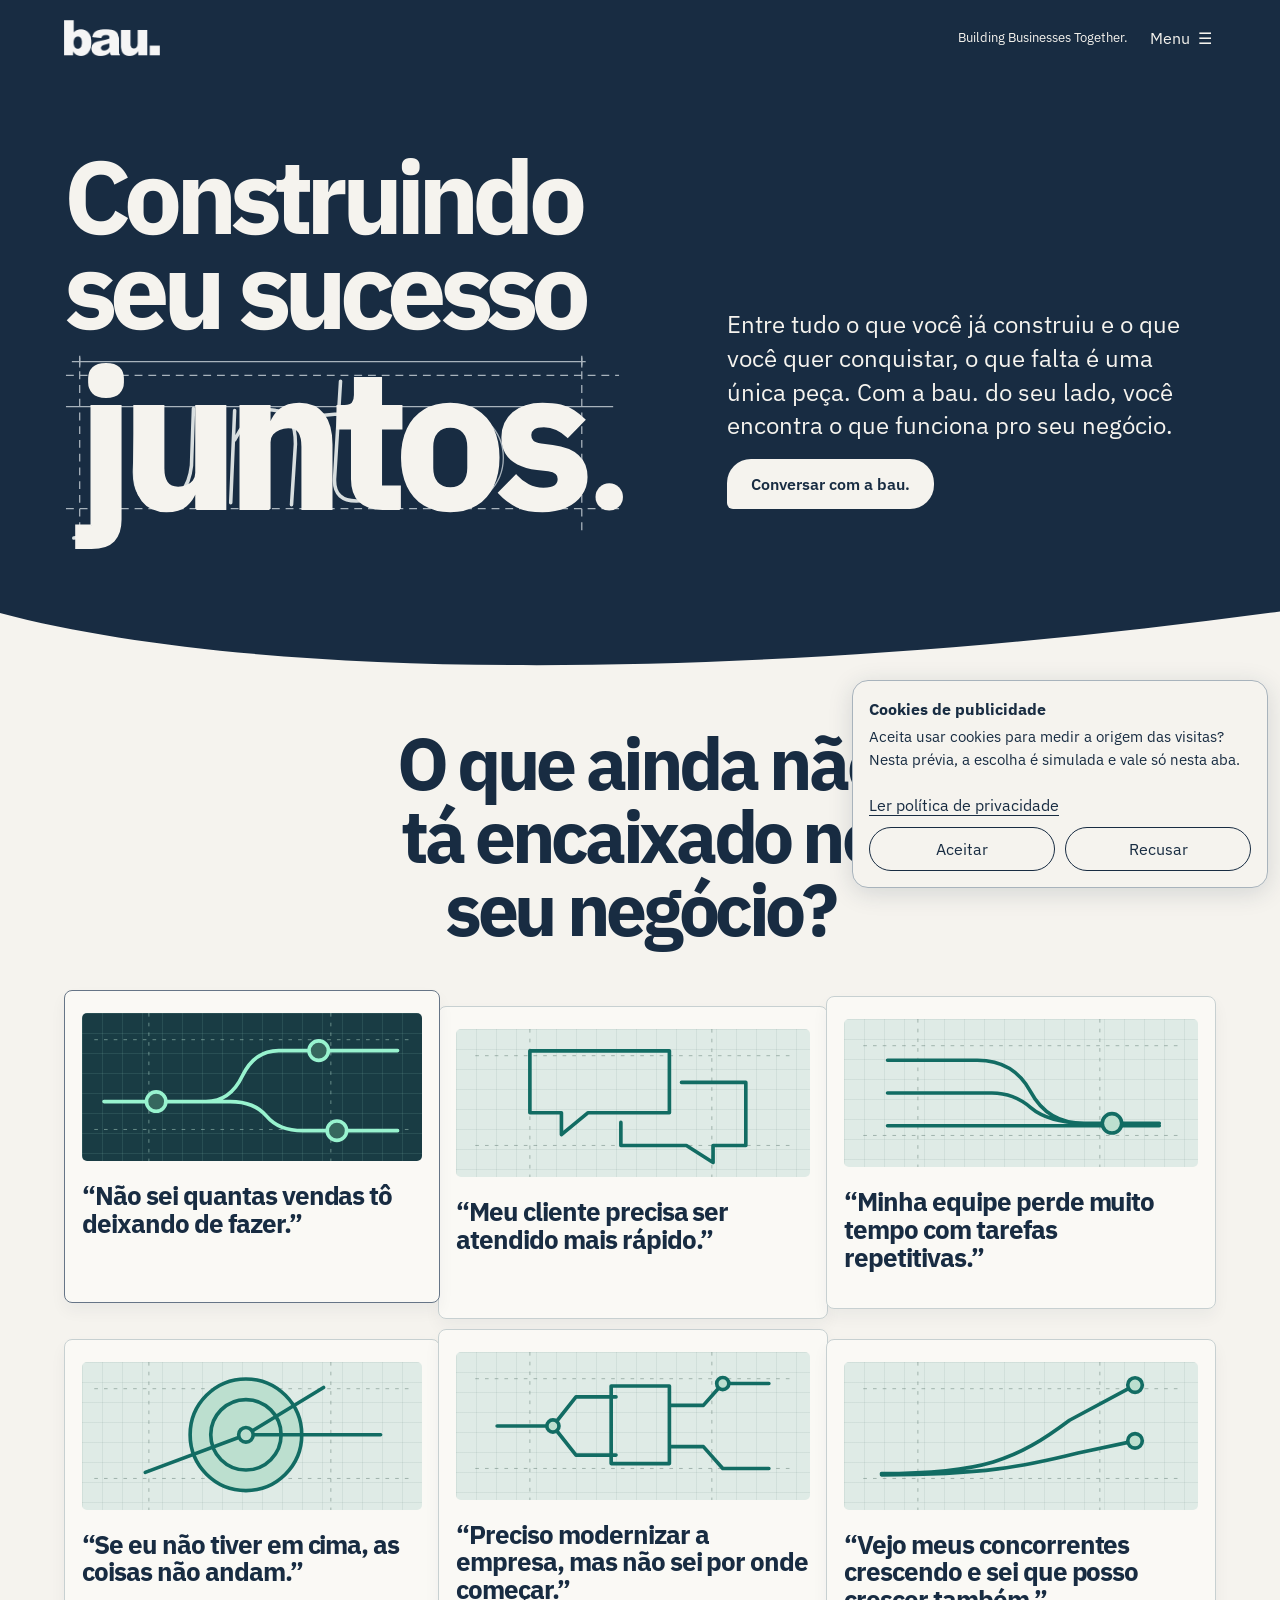
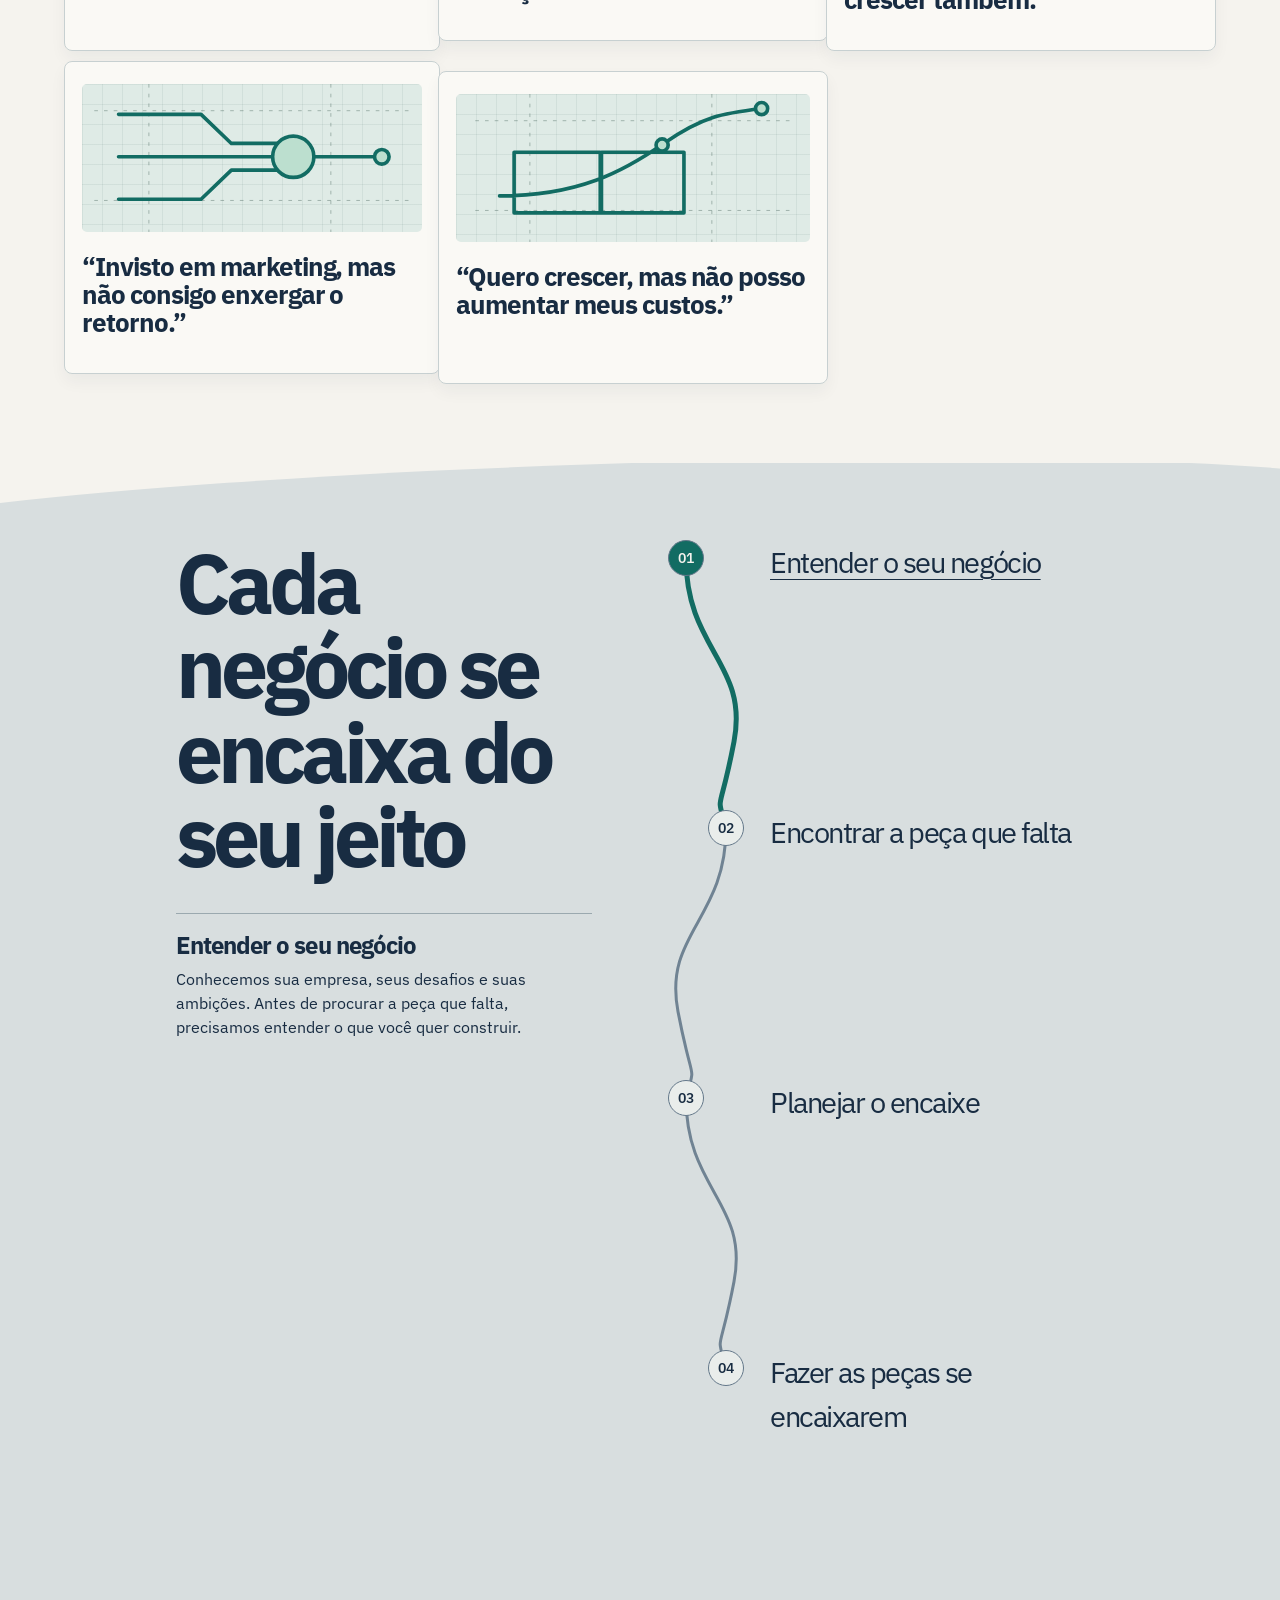
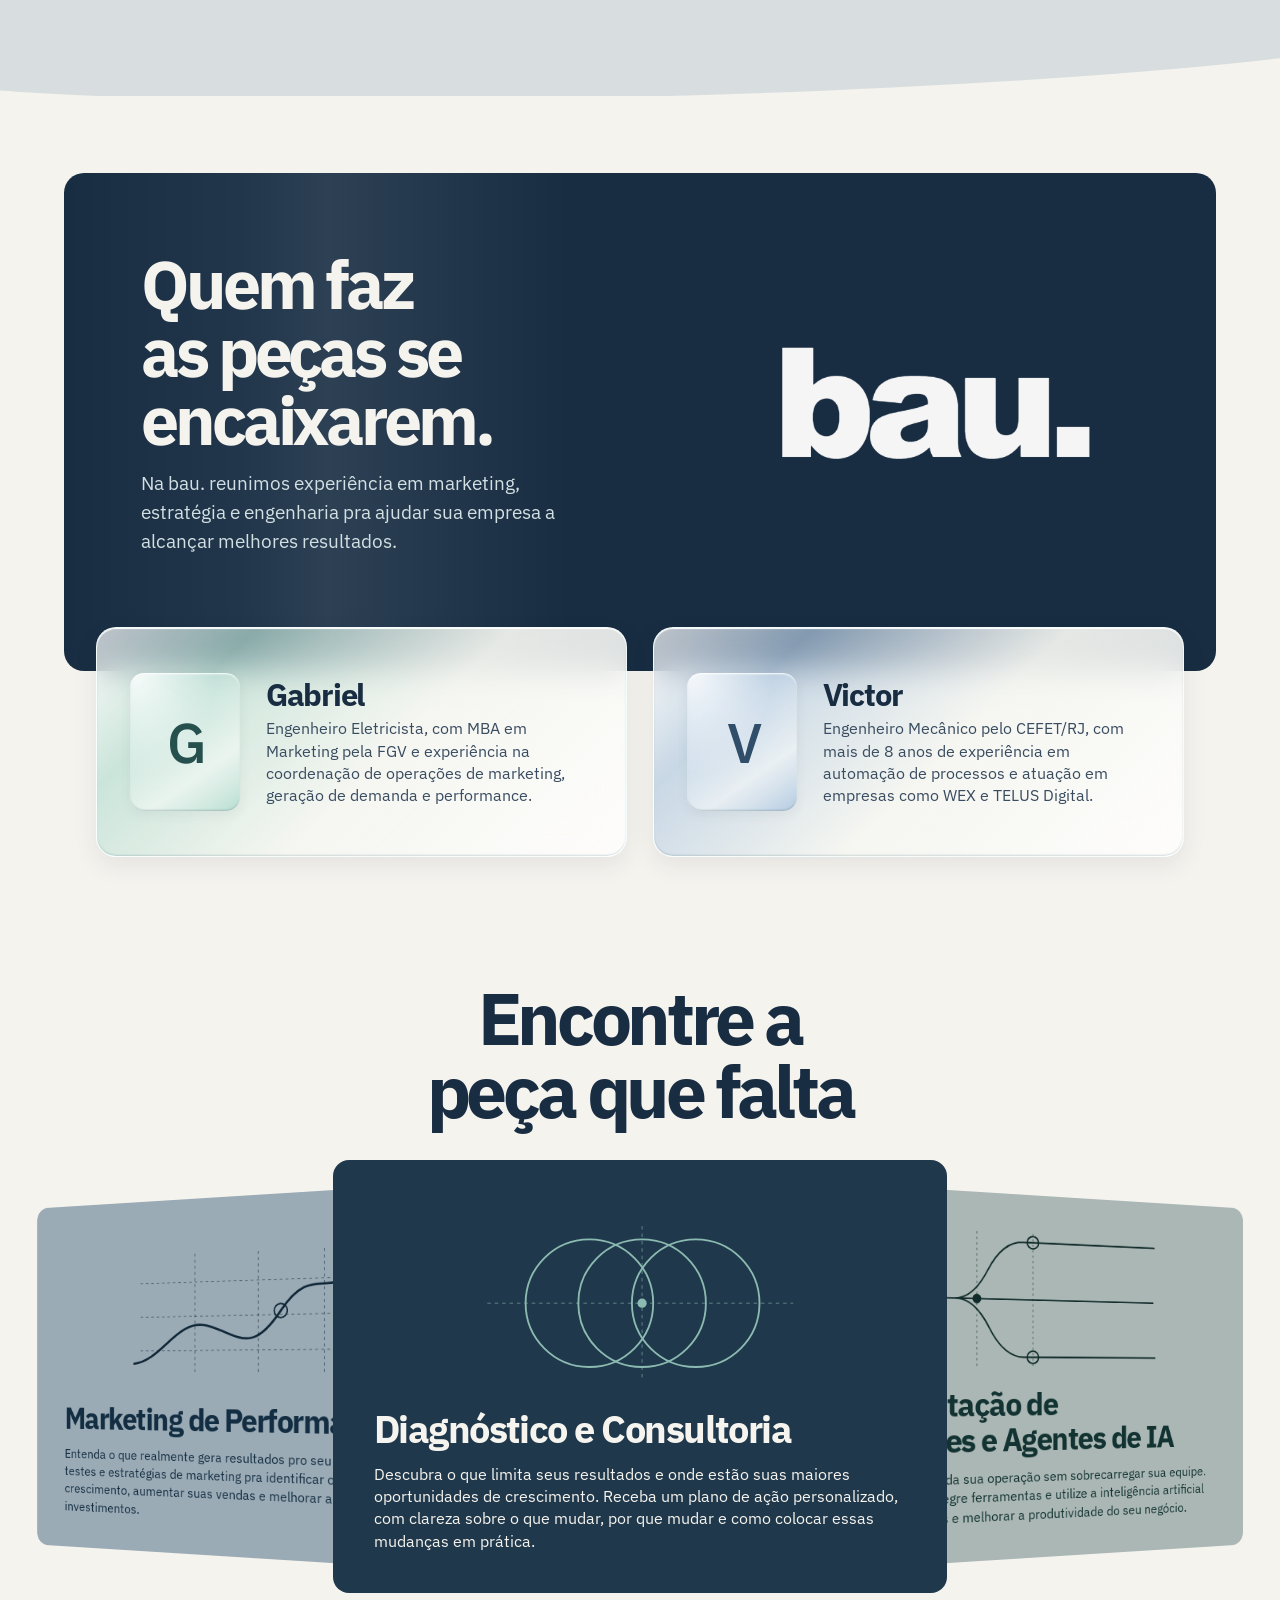
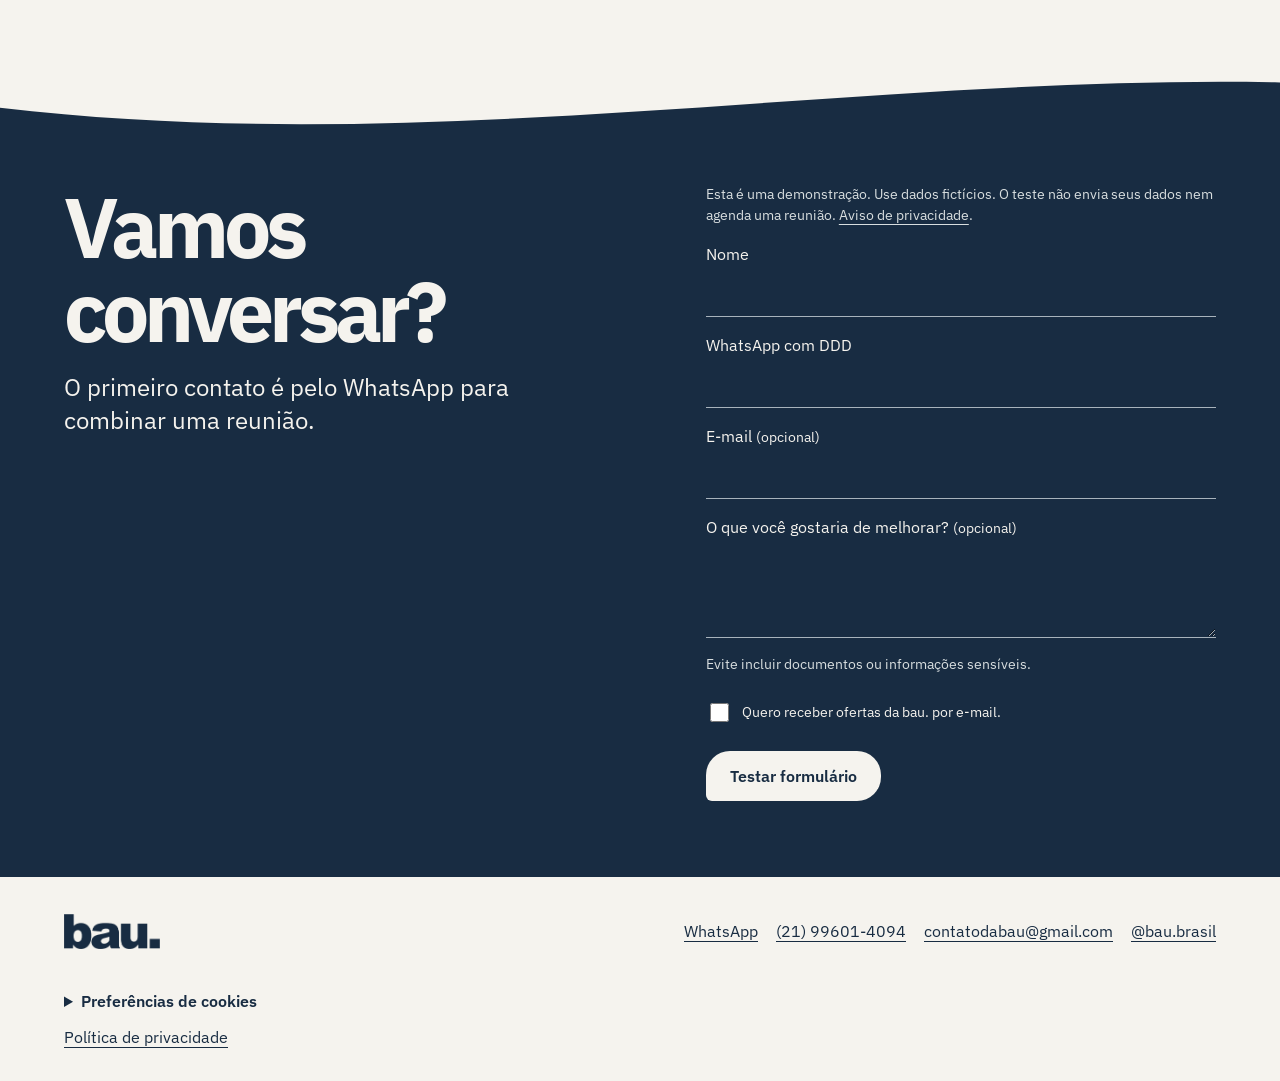
==== commit 021c70ac: "Atualização dos itens da sessão 5" ====
--- a/index.html
+++ b/index.html
@@ -103,9 +103,9 @@
 </div></section>
 <section id="servicos"><div class="wrap block"><div class="section-head"><h2>Encontre a peça que falta</h2><p class="lead"></p></div><div class="service-showcase">
   <div class="service-deck">
-    <article><svg viewBox="0 0 360 180" aria-hidden="true" focusable="false"><g fill="none" stroke="currentColor"><circle cx="125" cy="90" r="69"/><circle cx="182" cy="90" r="69"/><circle cx="240" cy="90" r="69"/><path stroke-dasharray="3 5" d="M15 90h330M182 7v166"/></g><circle cx="182" cy="90" r="5" fill="currentColor"/></svg><h3>Diagnóstico e Consultoria</h3><p>Um diagnóstico pago da operação, com prioridades e um plano que sua equipe, a bau. ou outro parceiro pode executar.</p></article>
-    <article><svg viewBox="0 0 360 180" aria-hidden="true" focusable="false"><g fill="none" stroke="currentColor"><path d="M-10 91h98q25 0 45-37t48-37h191M-10 91h380M-10 91h100q25 0 45 37t48 37h190"/><path stroke-dasharray="2 5" d="M118 6v170M195 6v170"/><circle cx="195" cy="17" r="8"/><circle cx="195" cy="165" r="8"/></g><circle cx="118" cy="91" r="6" fill="currentColor"/></svg><h3>Implementação de Automações e Agentes de IA</h3><p>Automações e agentes integrados aos processos e às ferramentas que sua equipe já usa.</p></article>
-    <article><svg viewBox="0 0 360 180" aria-hidden="true" focusable="false"><g fill="none" stroke="currentColor"><path stroke-dasharray="3 5" d="M10 45h340M10 90h340M10 135h340M90 8v156M180 8v156M270 8v156"/><path d="M0 152C42 148 65 91 109 103S170 142 211 85S274 69 304 40L347 15" stroke-width="3"/><circle cx="211" cy="85" r="9"/></g></svg><h3>Marketing de Performance</h3><p>Projetos de aquisição e mensuração para acompanhar o que acontece entre a campanha e a venda.</p></article>
+    <article><svg viewBox="0 0 360 180" aria-hidden="true" focusable="false"><g fill="none" stroke="currentColor"><circle cx="125" cy="90" r="69"/><circle cx="182" cy="90" r="69"/><circle cx="240" cy="90" r="69"/><path stroke-dasharray="3 5" d="M15 90h330M182 7v166"/></g><circle cx="182" cy="90" r="5" fill="currentColor"/></svg><h3>Diagnóstico e Consultoria</h3><p>Descubra o que limita seus resultados e onde estão suas maiores oportunidades de crescimento. Receba um plano de ação personalizado, com clareza sobre o que mudar, por que mudar e como colocar essas mudanças em prática.</p></article>
+    <article><svg viewBox="0 0 360 180" aria-hidden="true" focusable="false"><g fill="none" stroke="currentColor"><path d="M-10 91h98q25 0 45-37t48-37h191M-10 91h380M-10 91h100q25 0 45 37t48 37h190"/><path stroke-dasharray="2 5" d="M118 6v170M195 6v170"/><circle cx="195" cy="17" r="8"/><circle cx="195" cy="165" r="8"/></g><circle cx="118" cy="91" r="6" fill="currentColor"/></svg><h3>Implementação de Automações e Agentes de IA</h3><p>Aumente a capacidade da sua operação sem sobrecarregar sua equipe. Automatize tarefas, integre ferramentas e utilize a inteligência artificial pra reduzir desperdícios e melhorar a produtividade do seu negócio.</p></article>
+    <article><svg viewBox="0 0 360 180" aria-hidden="true" focusable="false"><g fill="none" stroke="currentColor"><path stroke-dasharray="3 5" d="M10 45h340M10 90h340M10 135h340M90 8v156M180 8v156M270 8v156"/><path d="M0 152C42 148 65 91 109 103S170 142 211 85S274 69 304 40L347 15" stroke-width="3"/><circle cx="211" cy="85" r="9"/></g></svg><h3>Marketing de Performance</h3><p>Entenda o que realmente gera resultados pro seu negócio. Utilize dados, testes e estratégias de marketing pra identificar oportunidades de crescimento, aumentar suas vendas e melhorar a eficiência dos seus investimentos.</p></article>
   </div>
 </div></div></section>
 <section id="contato" class="dark"><svg class="section-edge" viewBox="0 0 1000 90" preserveAspectRatio="none" aria-hidden="true"><path d="M0 0H1000V18C670 7 335 120 0 52Z"/></svg><div class="wrap block split"><div><h2>Vamos conversar<span>?</span></h2><p class="lead">O primeiro contato é pelo WhatsApp para combinar uma reunião.</p></div><form id="lead" autocomplete="off">
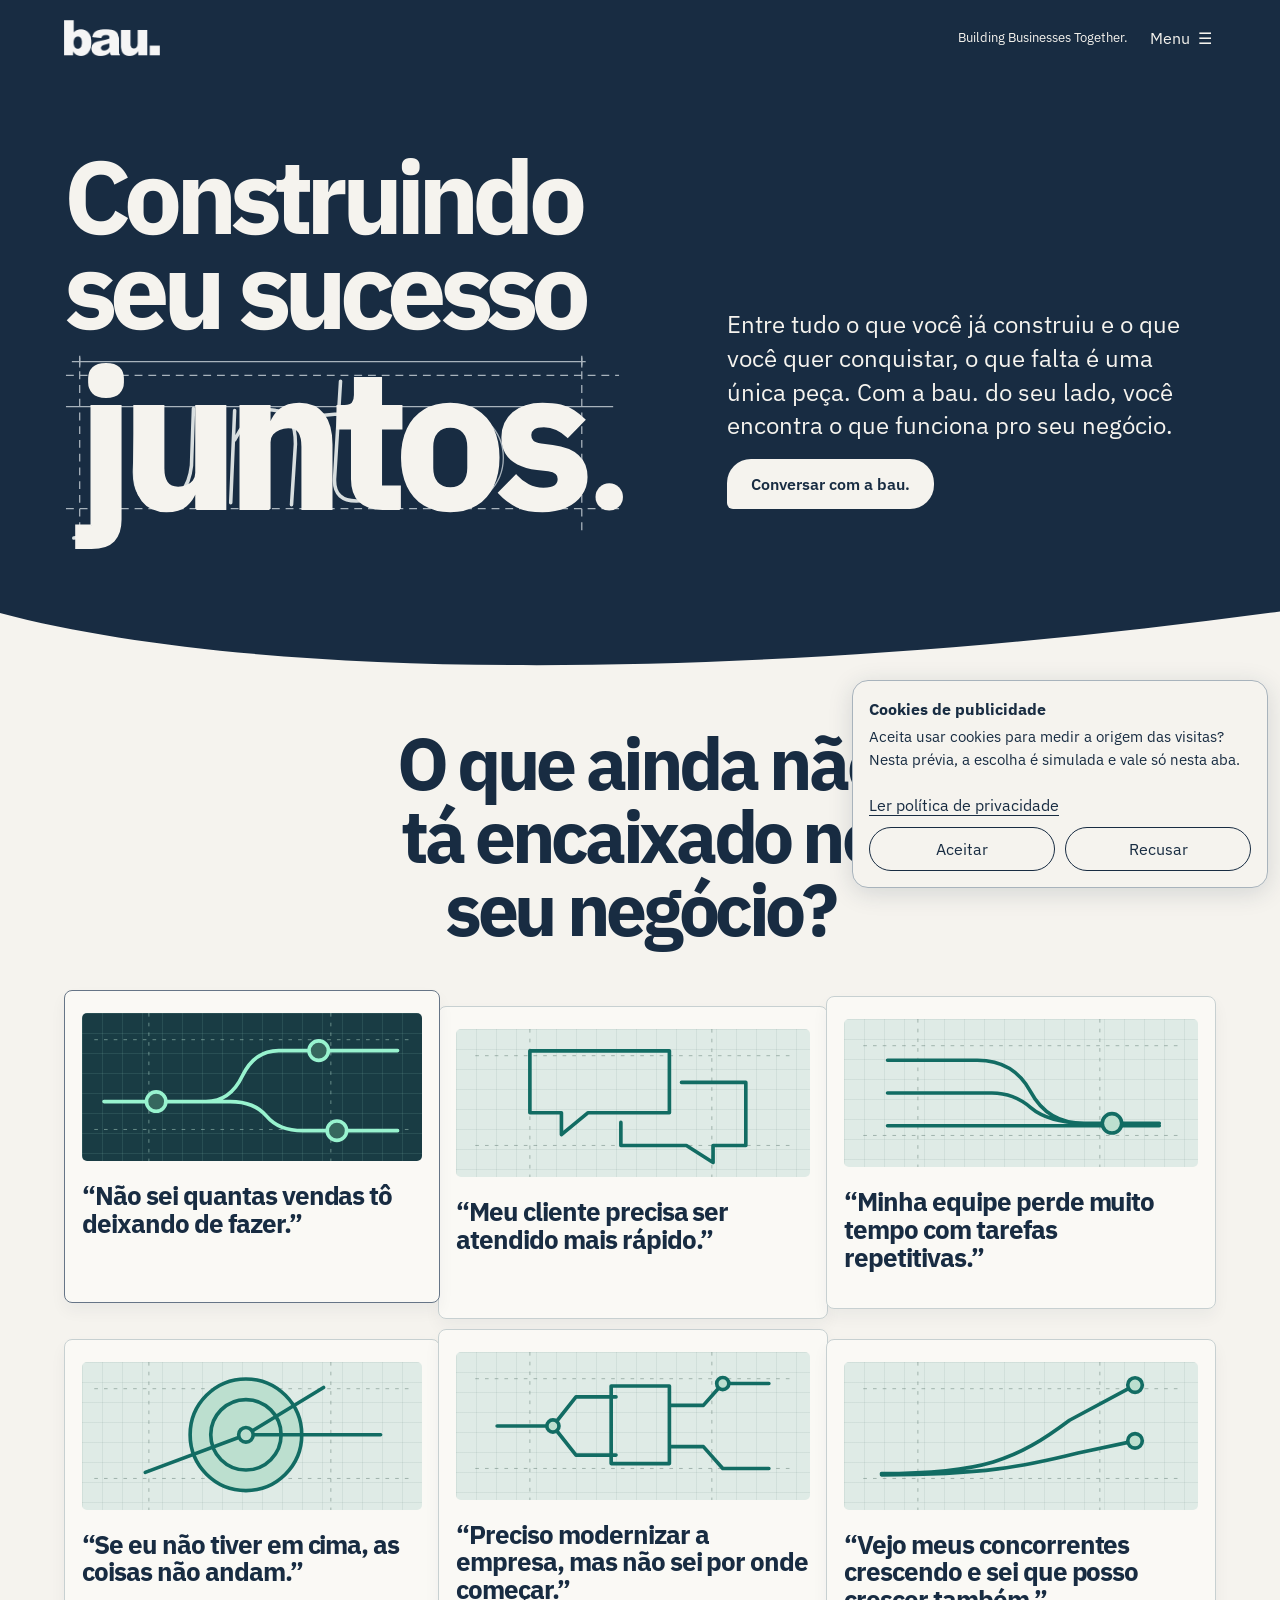
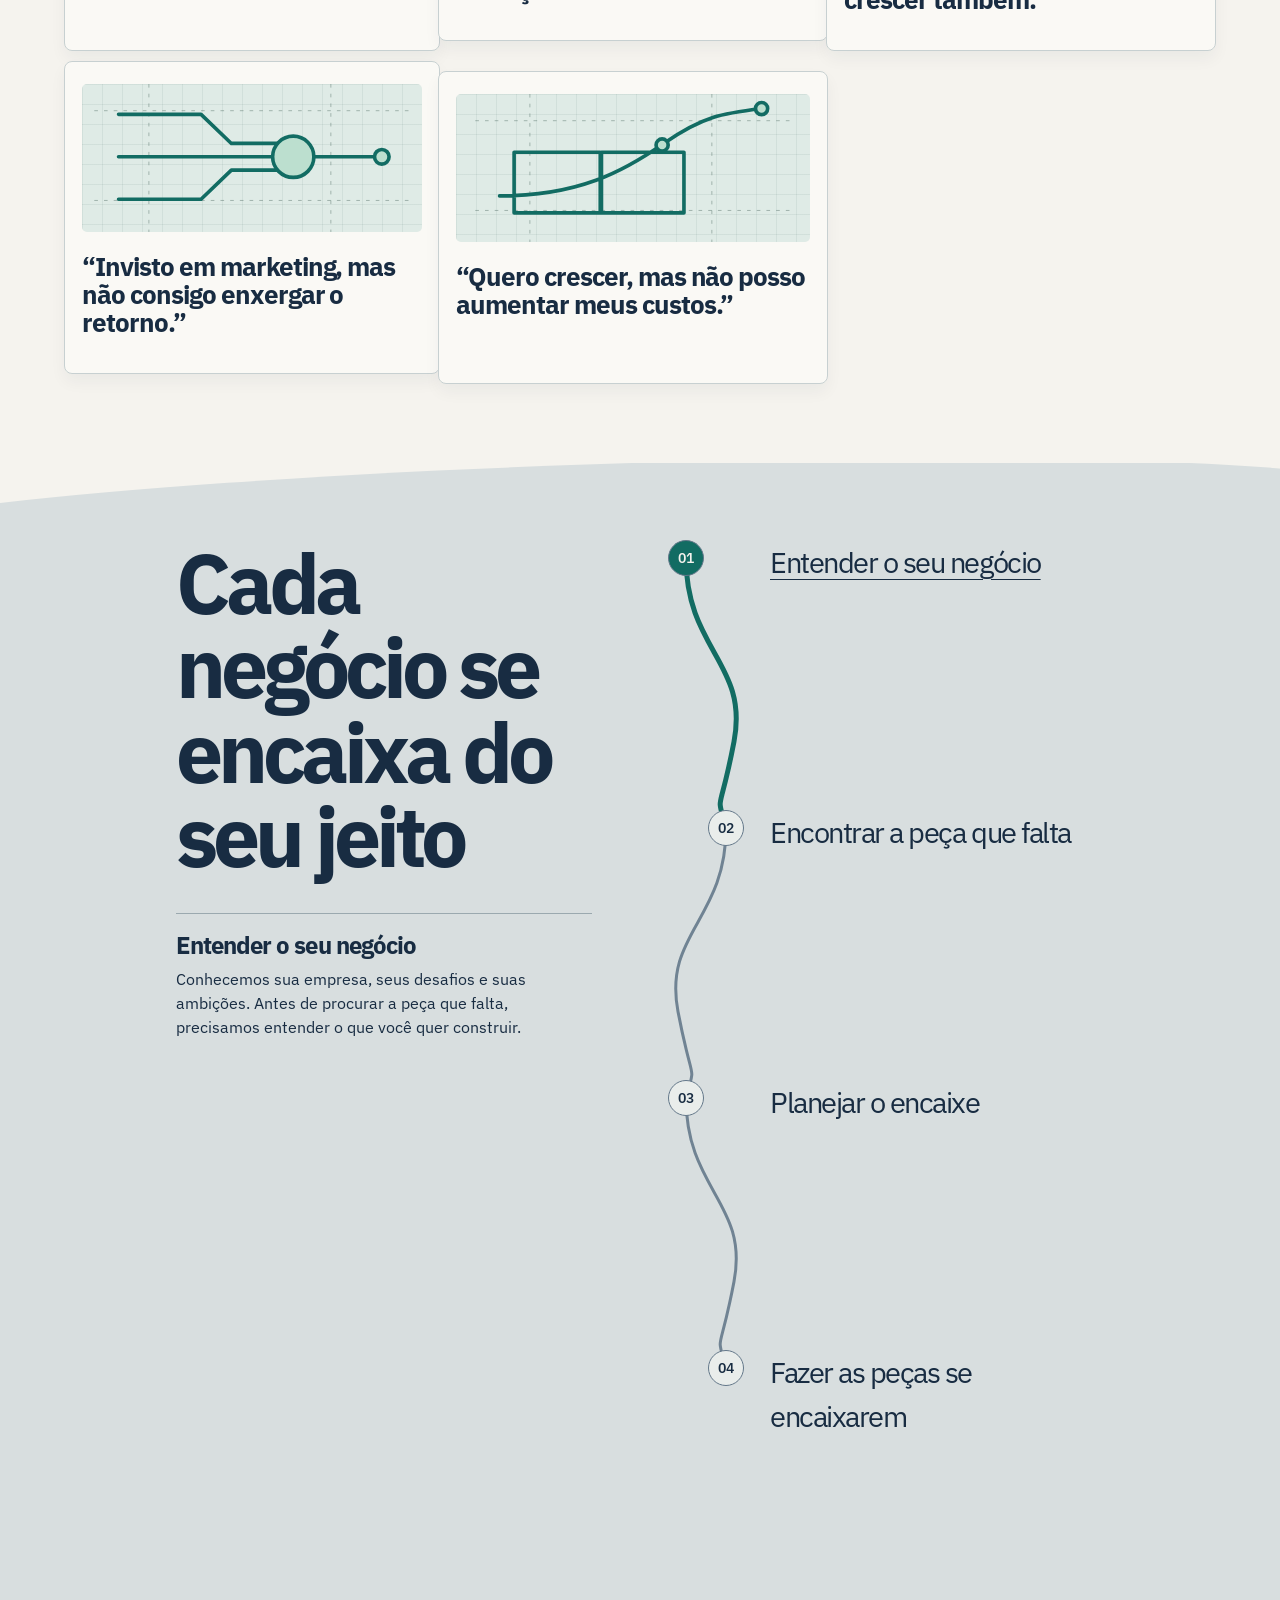
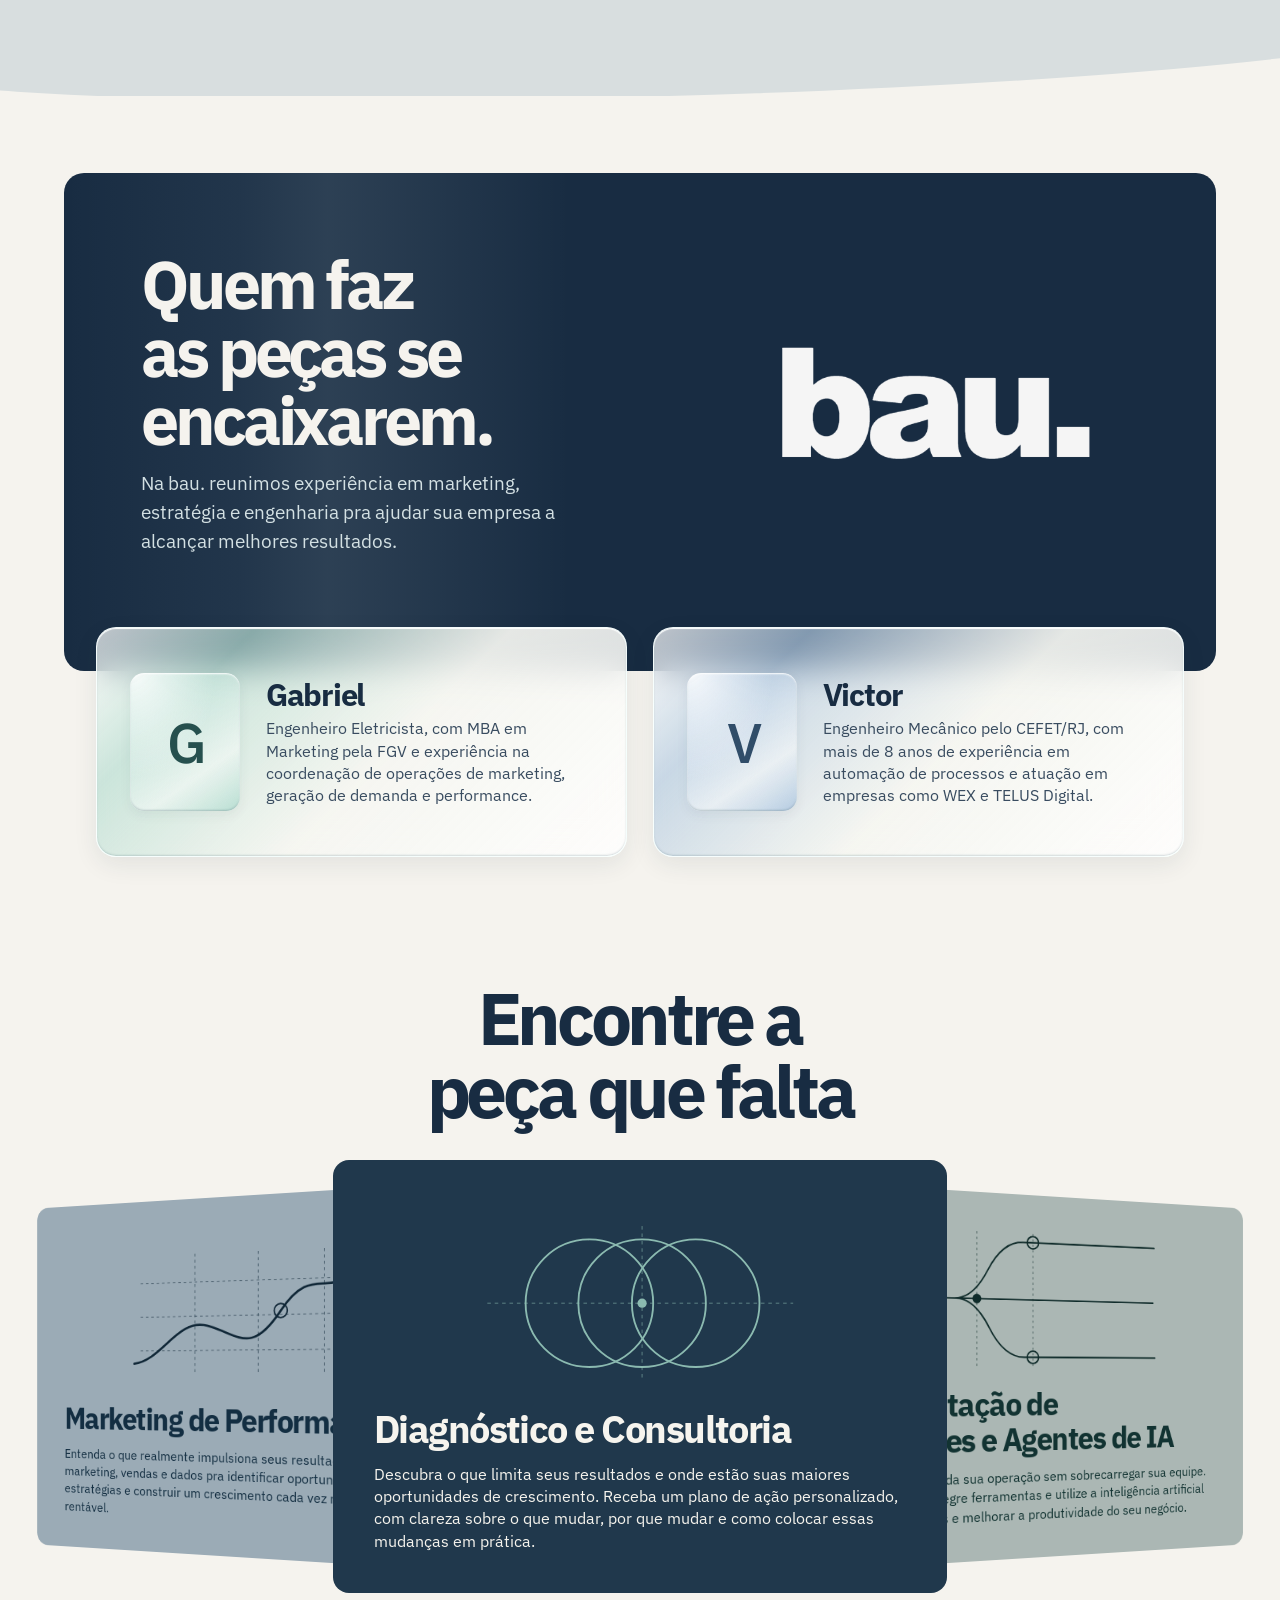
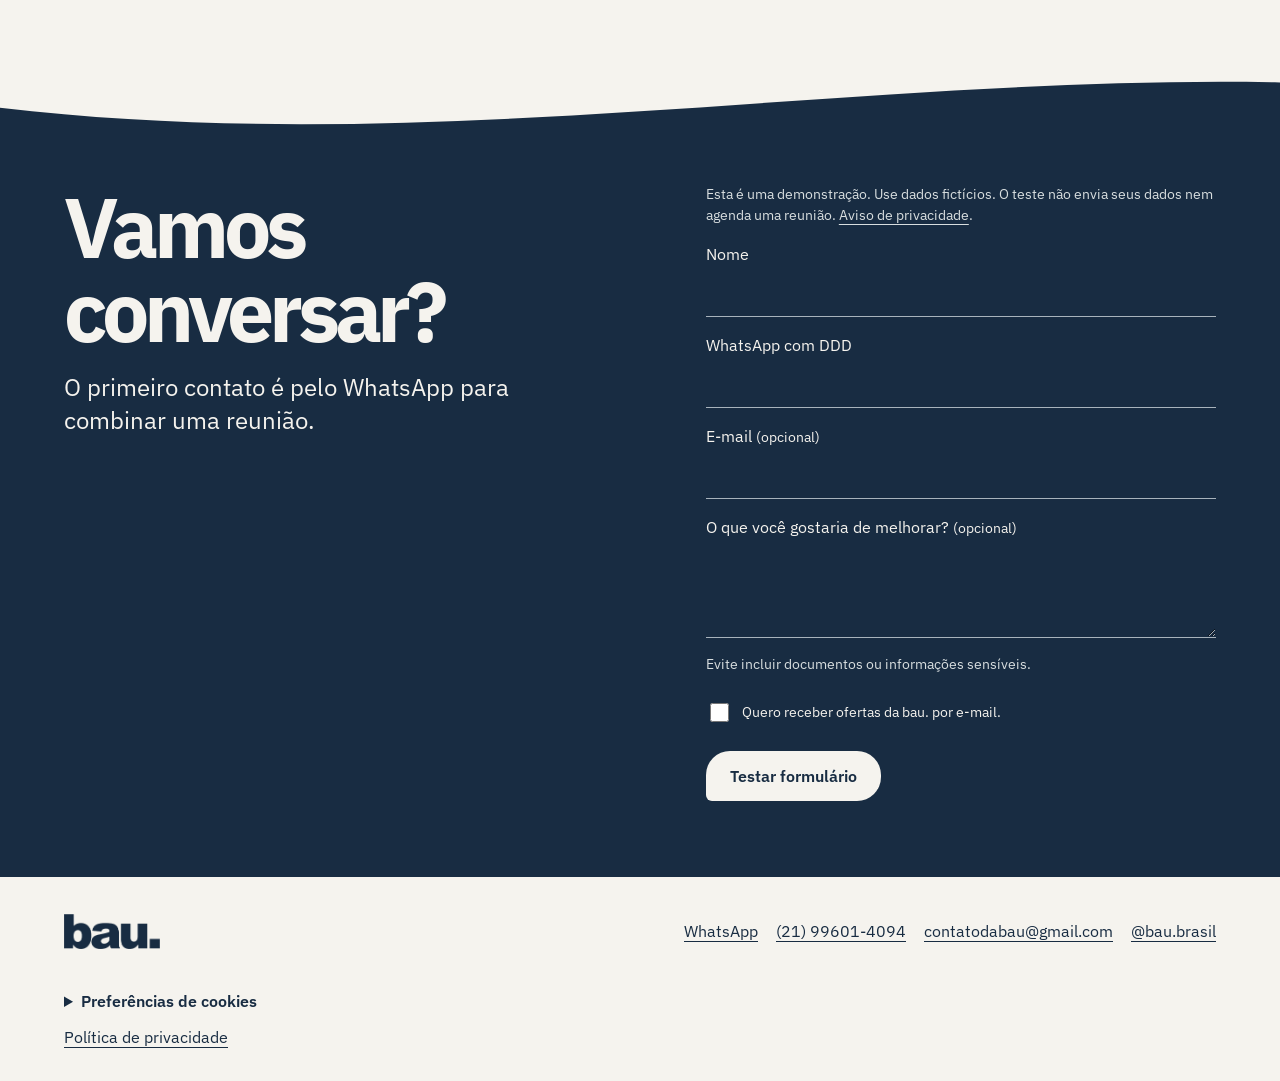
==== commit eee9d1ee: "atualização do item de marketing sessão 5" ====
--- a/index.html
+++ b/index.html
@@ -105,7 +105,7 @@
   <div class="service-deck">
     <article><svg viewBox="0 0 360 180" aria-hidden="true" focusable="false"><g fill="none" stroke="currentColor"><circle cx="125" cy="90" r="69"/><circle cx="182" cy="90" r="69"/><circle cx="240" cy="90" r="69"/><path stroke-dasharray="3 5" d="M15 90h330M182 7v166"/></g><circle cx="182" cy="90" r="5" fill="currentColor"/></svg><h3>Diagnóstico e Consultoria</h3><p>Descubra o que limita seus resultados e onde estão suas maiores oportunidades de crescimento. Receba um plano de ação personalizado, com clareza sobre o que mudar, por que mudar e como colocar essas mudanças em prática.</p></article>
     <article><svg viewBox="0 0 360 180" aria-hidden="true" focusable="false"><g fill="none" stroke="currentColor"><path d="M-10 91h98q25 0 45-37t48-37h191M-10 91h380M-10 91h100q25 0 45 37t48 37h190"/><path stroke-dasharray="2 5" d="M118 6v170M195 6v170"/><circle cx="195" cy="17" r="8"/><circle cx="195" cy="165" r="8"/></g><circle cx="118" cy="91" r="6" fill="currentColor"/></svg><h3>Implementação de Automações e Agentes de IA</h3><p>Aumente a capacidade da sua operação sem sobrecarregar sua equipe. Automatize tarefas, integre ferramentas e utilize a inteligência artificial pra reduzir desperdícios e melhorar a produtividade do seu negócio.</p></article>
-    <article><svg viewBox="0 0 360 180" aria-hidden="true" focusable="false"><g fill="none" stroke="currentColor"><path stroke-dasharray="3 5" d="M10 45h340M10 90h340M10 135h340M90 8v156M180 8v156M270 8v156"/><path d="M0 152C42 148 65 91 109 103S170 142 211 85S274 69 304 40L347 15" stroke-width="3"/><circle cx="211" cy="85" r="9"/></g></svg><h3>Marketing de Performance</h3><p>Entenda o que realmente gera resultados pro seu negócio. Utilize dados, testes e estratégias de marketing pra identificar oportunidades de crescimento, aumentar suas vendas e melhorar a eficiência dos seus investimentos.</p></article>
+    <article><svg viewBox="0 0 360 180" aria-hidden="true" focusable="false"><g fill="none" stroke="currentColor"><path stroke-dasharray="3 5" d="M10 45h340M10 90h340M10 135h340M90 8v156M180 8v156M270 8v156"/><path d="M0 152C42 148 65 91 109 103S170 142 211 85S274 69 304 40L347 15" stroke-width="3"/><circle cx="211" cy="85" r="9"/></g></svg><h3>Marketing de Performance</h3><p>Entenda o que realmente impulsiona seus resultados. Conecte marketing, vendas e dados pra identificar oportunidades, validar estratégias e construir um crescimento cada vez mais eficiente e rentável.</p></article>
   </div>
 </div></div></section>
 <section id="contato" class="dark"><svg class="section-edge" viewBox="0 0 1000 90" preserveAspectRatio="none" aria-hidden="true"><path d="M0 0H1000V18C670 7 335 120 0 52Z"/></svg><div class="wrap block split"><div><h2>Vamos conversar<span>?</span></h2><p class="lead">O primeiro contato é pelo WhatsApp para combinar uma reunião.</p></div><form id="lead" autocomplete="off">
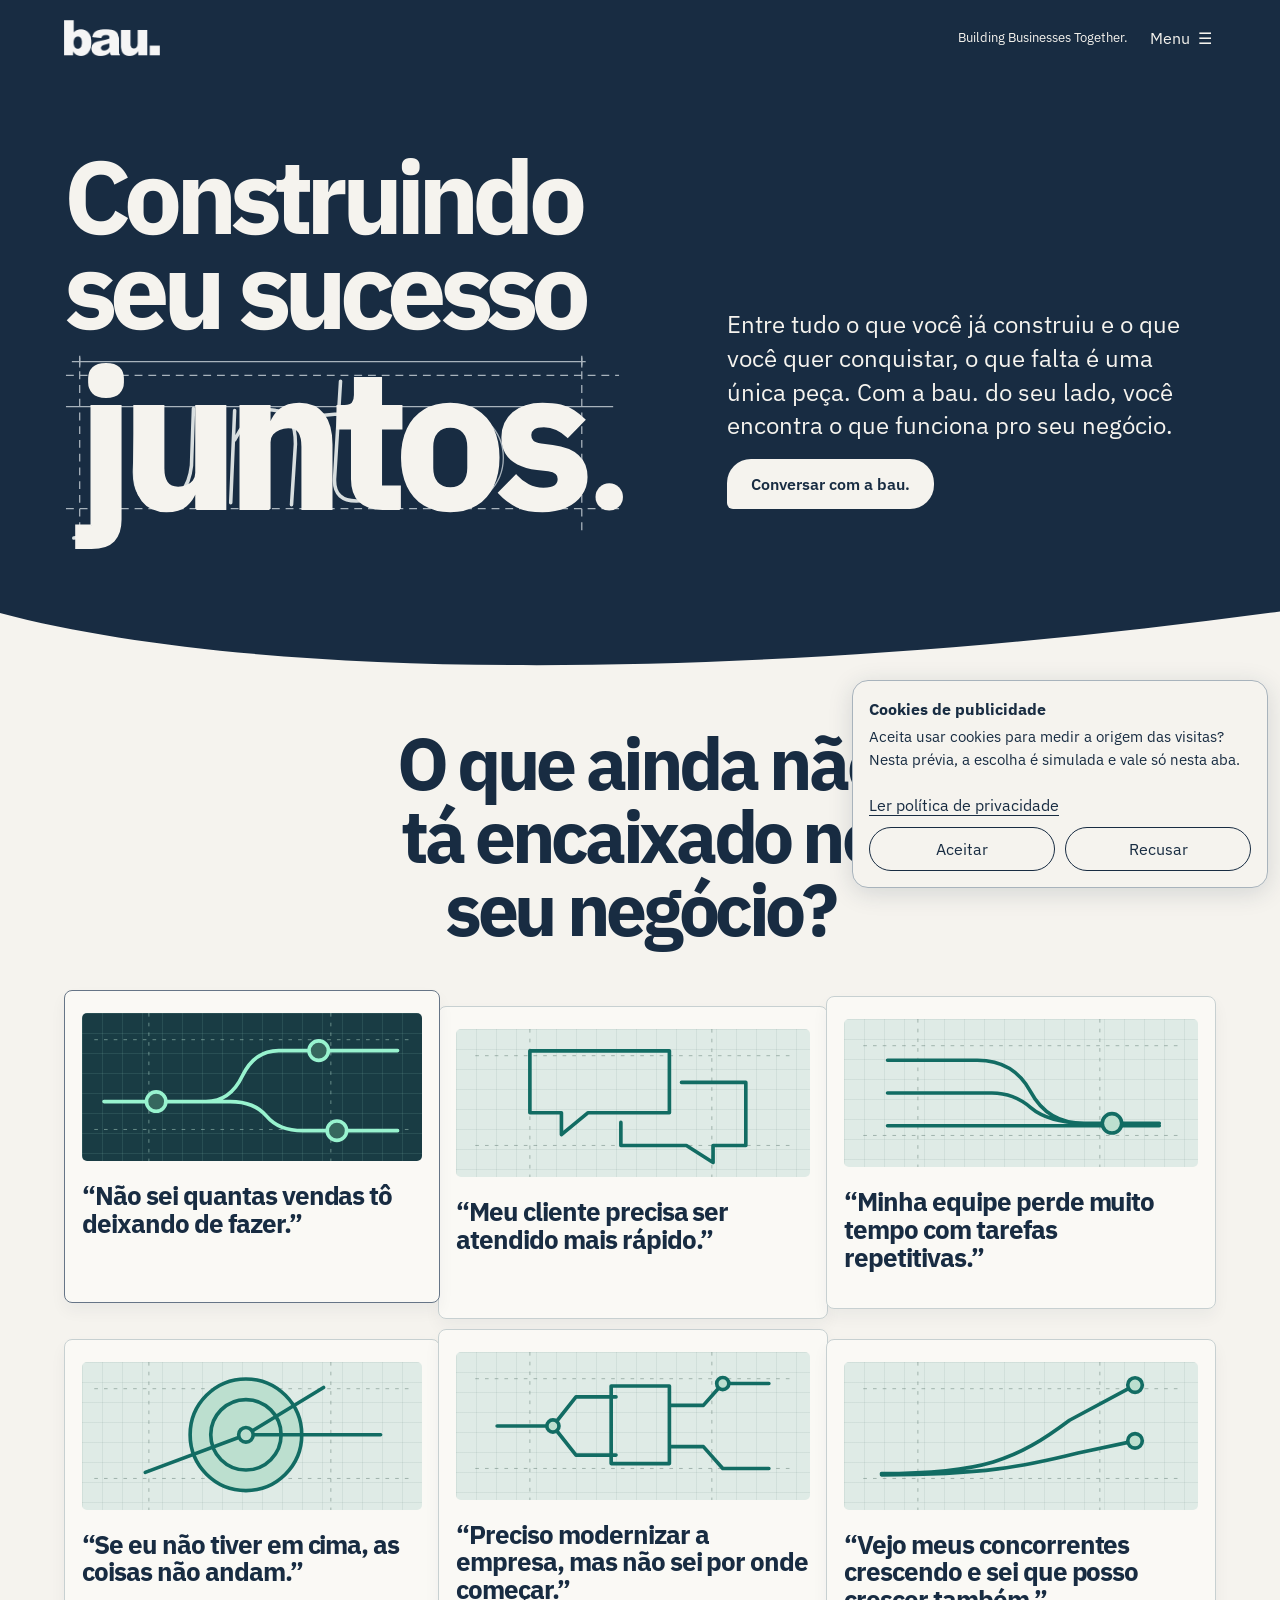
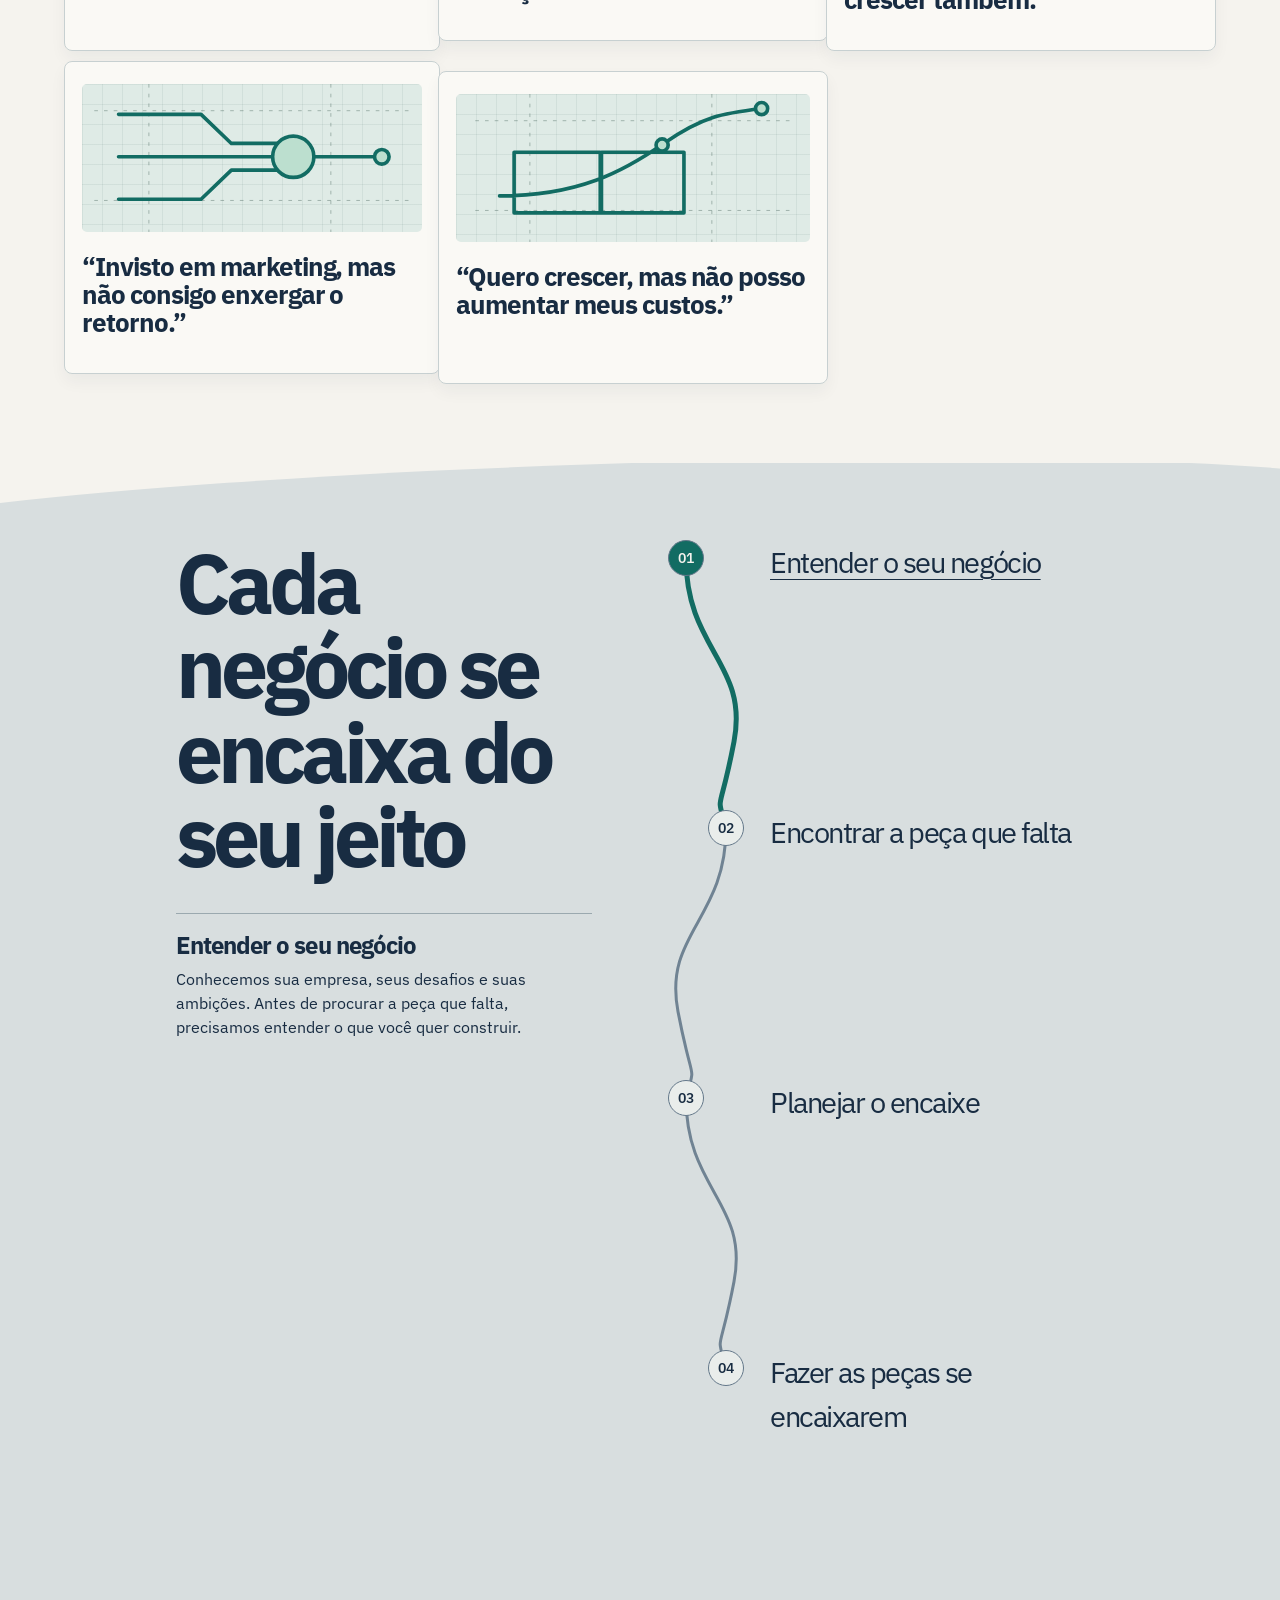
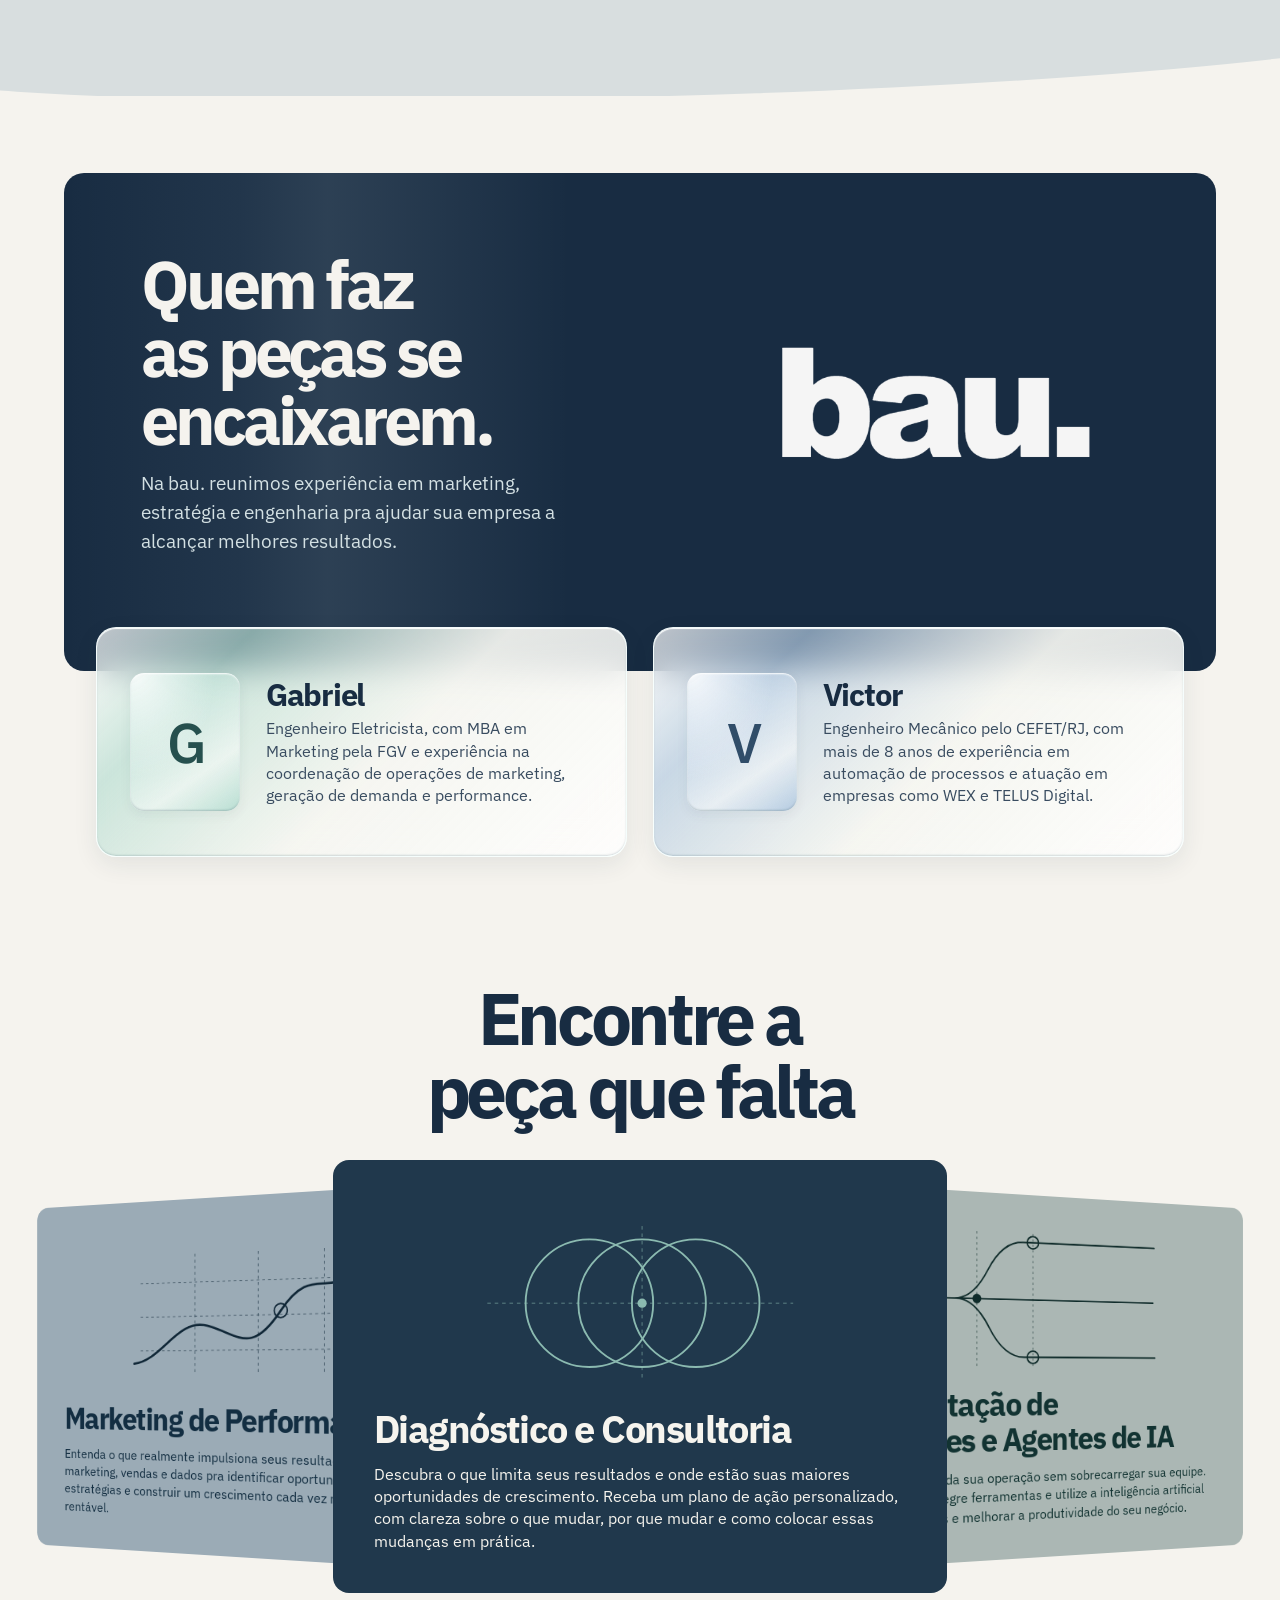
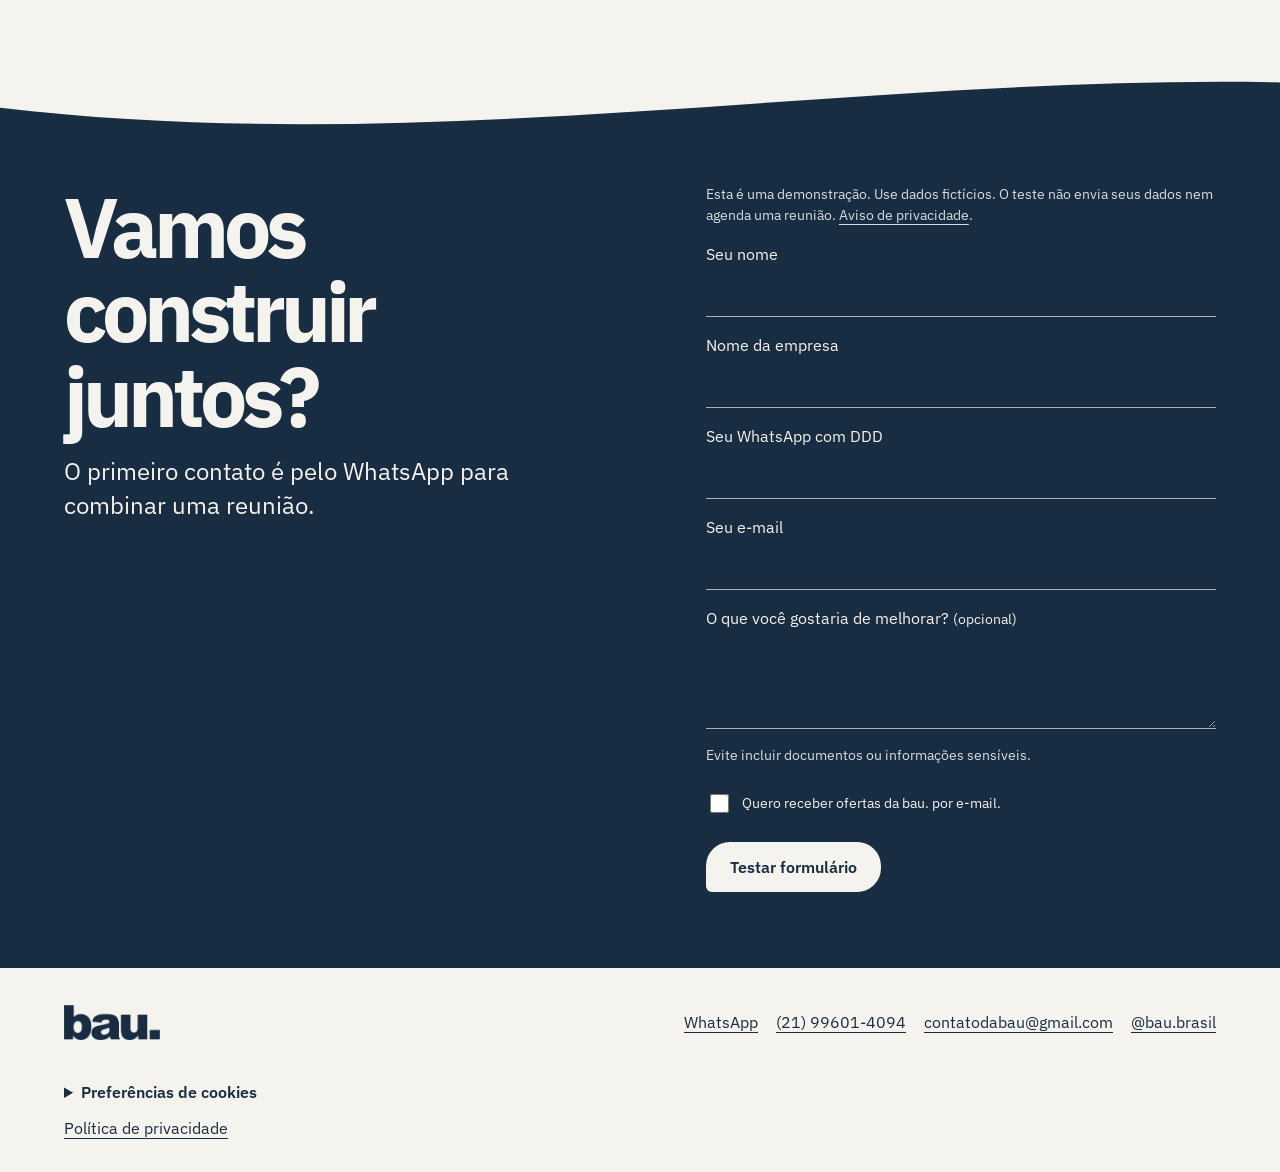
==== commit 11bb6d91: "Ajuste do formulário" ====
--- a/index.html
+++ b/index.html
@@ -108,11 +108,12 @@
     <article><svg viewBox="0 0 360 180" aria-hidden="true" focusable="false"><g fill="none" stroke="currentColor"><path stroke-dasharray="3 5" d="M10 45h340M10 90h340M10 135h340M90 8v156M180 8v156M270 8v156"/><path d="M0 152C42 148 65 91 109 103S170 142 211 85S274 69 304 40L347 15" stroke-width="3"/><circle cx="211" cy="85" r="9"/></g></svg><h3>Marketing de Performance</h3><p>Entenda o que realmente impulsiona seus resultados. Conecte marketing, vendas e dados pra identificar oportunidades, validar estratégias e construir um crescimento cada vez mais eficiente e rentável.</p></article>
   </div>
 </div></div></section>
-<section id="contato" class="dark"><svg class="section-edge" viewBox="0 0 1000 90" preserveAspectRatio="none" aria-hidden="true"><path d="M0 0H1000V18C670 7 335 120 0 52Z"/></svg><div class="wrap block split"><div><h2>Vamos conversar<span>?</span></h2><p class="lead">O primeiro contato é pelo WhatsApp para combinar uma reunião.</p></div><form id="lead" autocomplete="off">
+<section id="contato" class="dark"><svg class="section-edge" viewBox="0 0 1000 90" preserveAspectRatio="none" aria-hidden="true"><path d="M0 0H1000V18C670 7 335 120 0 52Z"/></svg><div class="wrap block split"><div><h2>Vamos construir juntos<span>?</span></h2><p class="lead">O primeiro contato é pelo WhatsApp para combinar uma reunião.</p></div><form id="lead" autocomplete="off">
 <p class="note">Esta é uma demonstração. Use dados fictícios. O teste não envia seus dados nem agenda uma reunião. <a href="privacidade.html">Aviso de privacidade</a>.</p>
-<label>Nome<input required></label>
-<label>WhatsApp com DDD<input type="tel" required></label>
-<label>E-mail <small id="email-hint">(opcional)</small><input type="email"></label>
+<label>Seu nome<input required></label>
+<label>Nome da empresa  <input required></label>
+<label>Seu WhatsApp com DDD<input type="tel" required></label>
+<label>Seu e-mail <input type="email"></label>
 <label>O que você gostaria de melhorar? <small>(opcional)</small><textarea rows="3" aria-describedby="message-hint"></textarea></label>
 <p class="note" id="message-hint">Evite incluir documentos ou informações sensíveis.</p>
 <label class="check"><input id="offers" type="checkbox"> Quero receber ofertas da bau. por e-mail.</label>
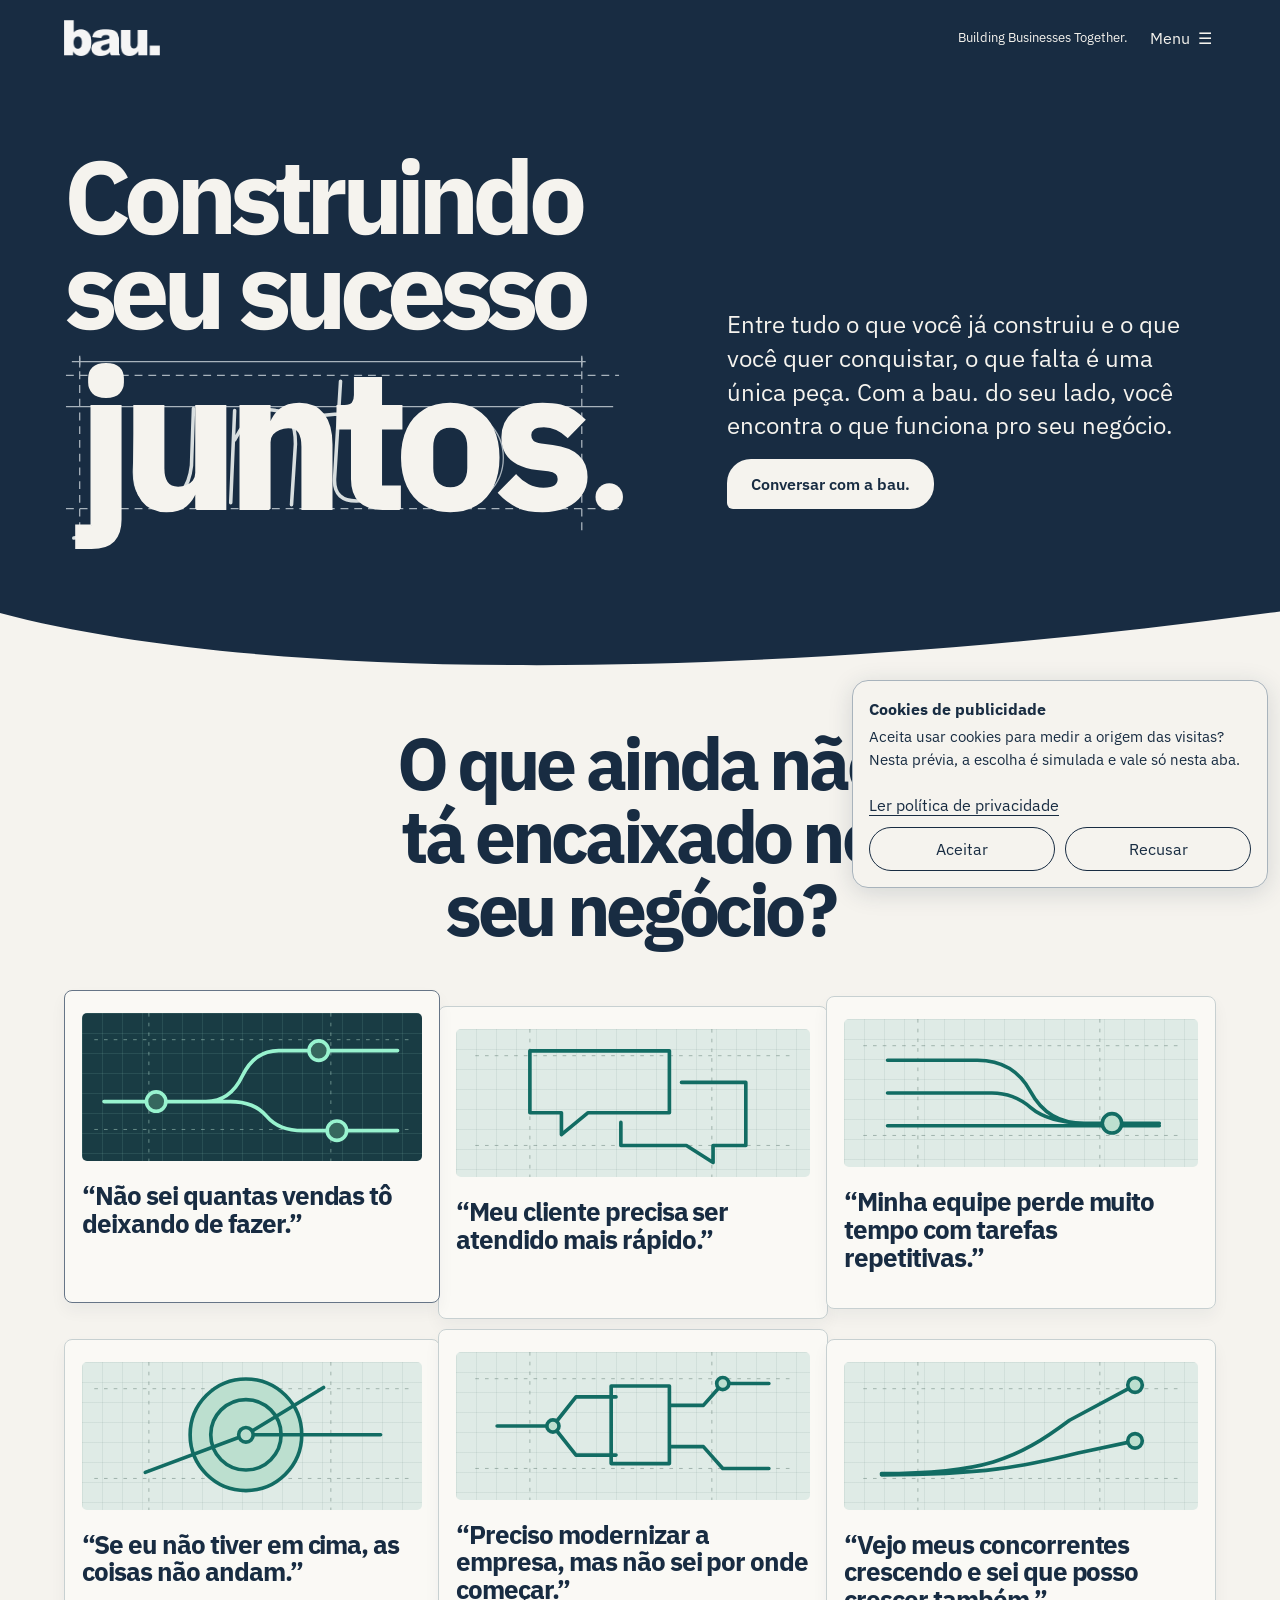
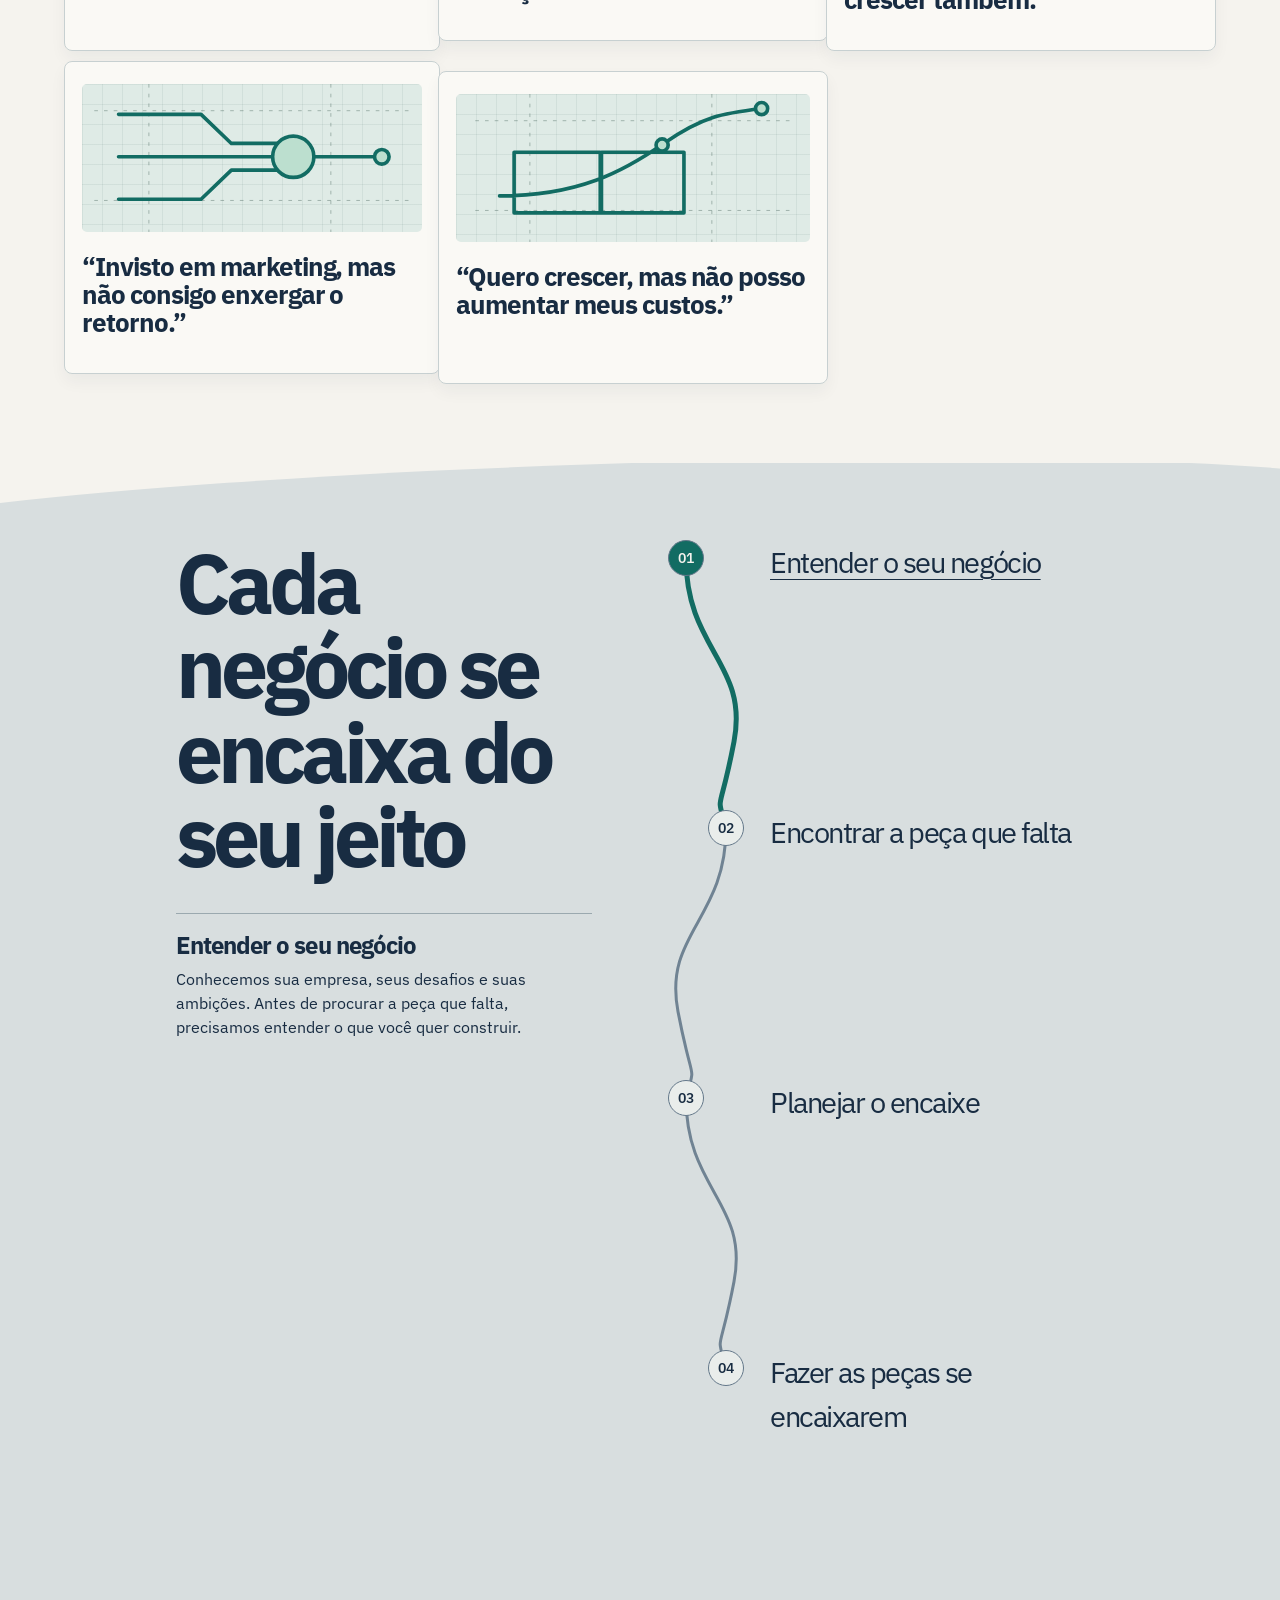
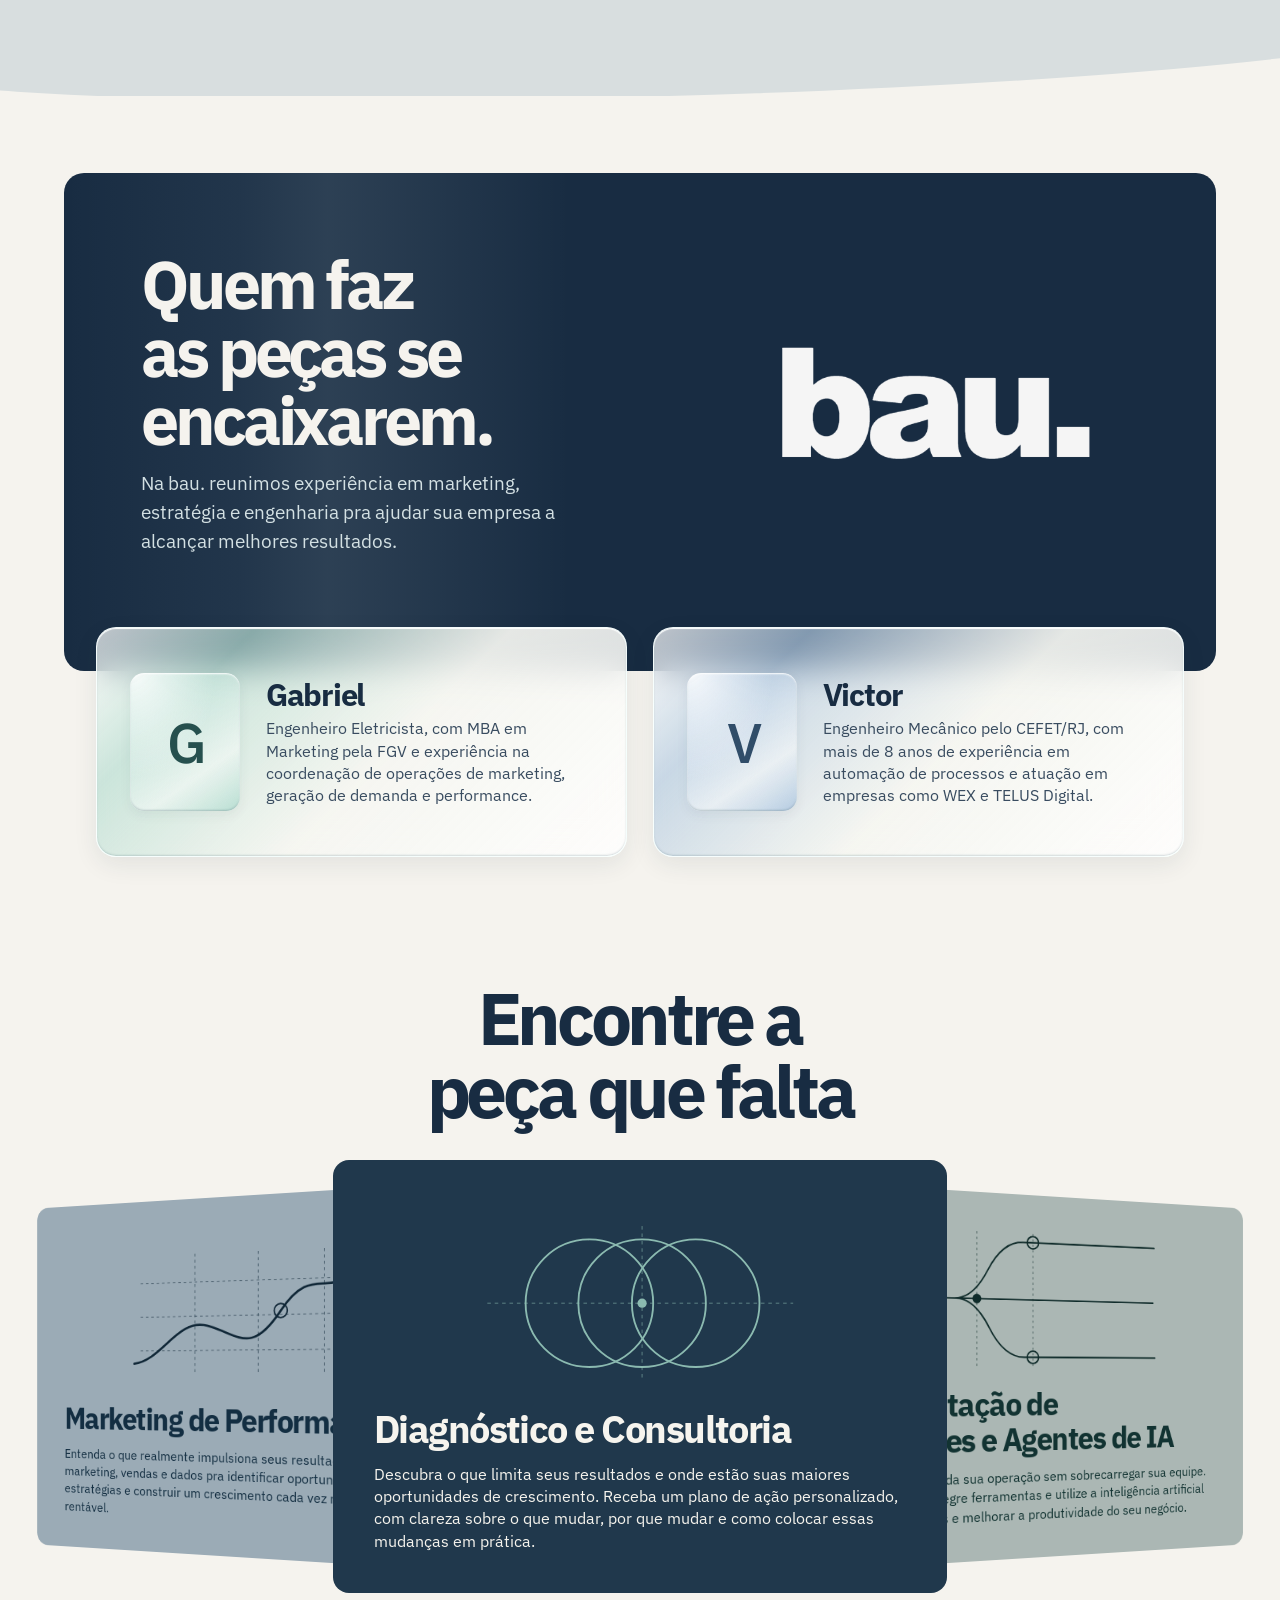
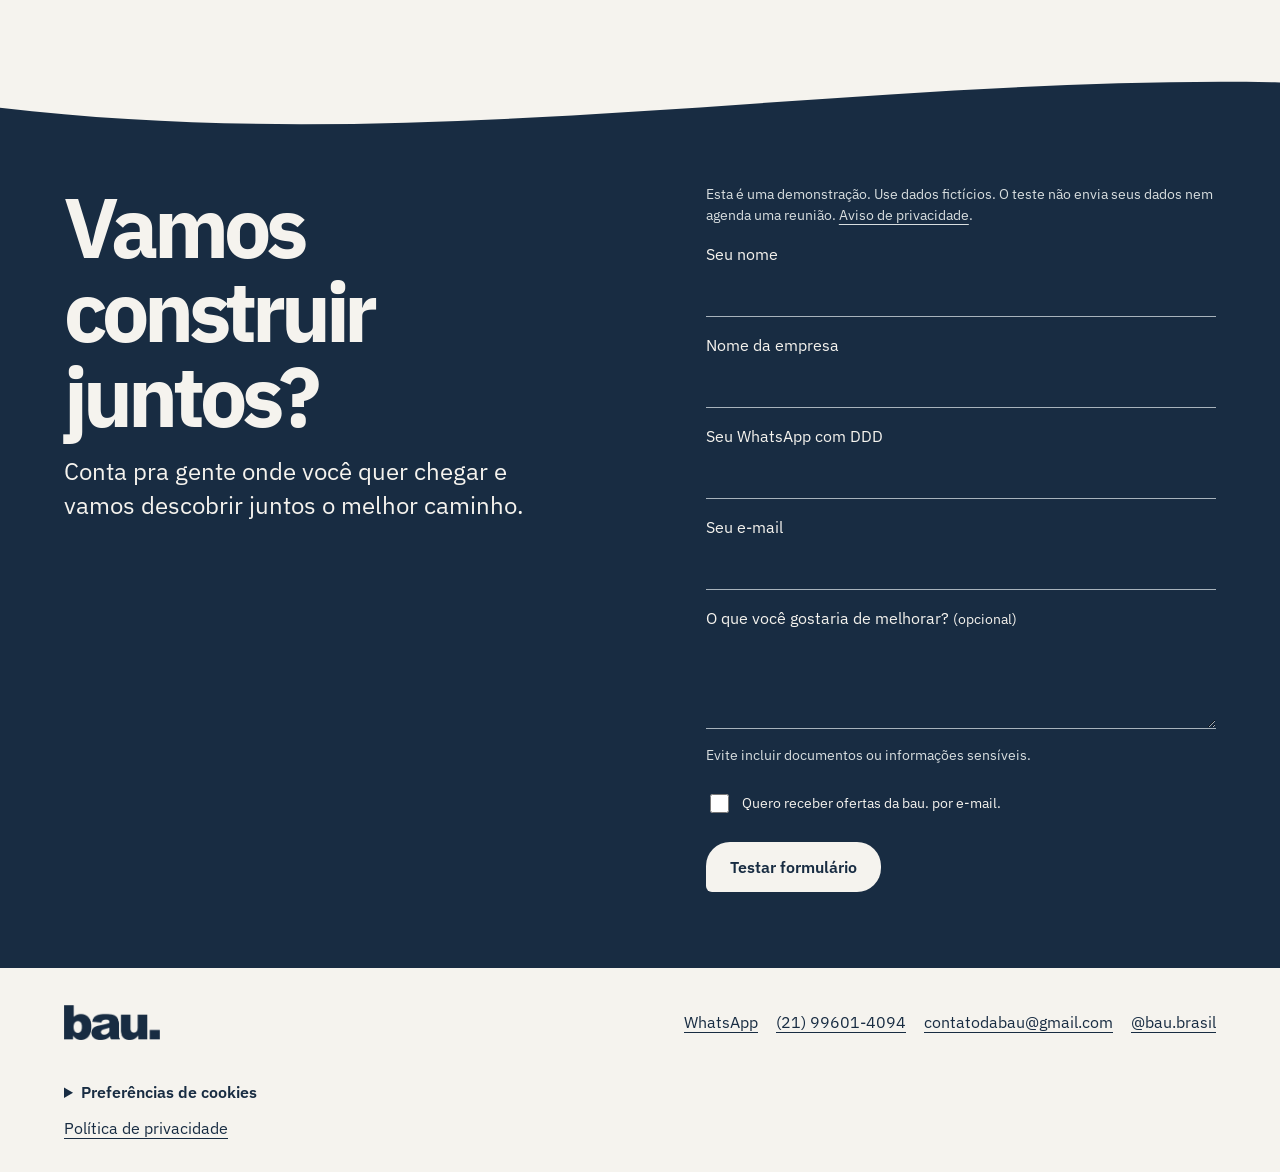
==== commit eee4e7a5: "Ajuste do subtitulo do formulário" ====
--- a/index.html
+++ b/index.html
@@ -108,7 +108,7 @@
     <article><svg viewBox="0 0 360 180" aria-hidden="true" focusable="false"><g fill="none" stroke="currentColor"><path stroke-dasharray="3 5" d="M10 45h340M10 90h340M10 135h340M90 8v156M180 8v156M270 8v156"/><path d="M0 152C42 148 65 91 109 103S170 142 211 85S274 69 304 40L347 15" stroke-width="3"/><circle cx="211" cy="85" r="9"/></g></svg><h3>Marketing de Performance</h3><p>Entenda o que realmente impulsiona seus resultados. Conecte marketing, vendas e dados pra identificar oportunidades, validar estratégias e construir um crescimento cada vez mais eficiente e rentável.</p></article>
   </div>
 </div></div></section>
-<section id="contato" class="dark"><svg class="section-edge" viewBox="0 0 1000 90" preserveAspectRatio="none" aria-hidden="true"><path d="M0 0H1000V18C670 7 335 120 0 52Z"/></svg><div class="wrap block split"><div><h2>Vamos construir juntos<span>?</span></h2><p class="lead">O primeiro contato é pelo WhatsApp para combinar uma reunião.</p></div><form id="lead" autocomplete="off">
+<section id="contato" class="dark"><svg class="section-edge" viewBox="0 0 1000 90" preserveAspectRatio="none" aria-hidden="true"><path d="M0 0H1000V18C670 7 335 120 0 52Z"/></svg><div class="wrap block split"><div><h2>Vamos construir juntos<span>?</span></h2><p class="lead">Conta pra gente onde você quer chegar e vamos descobrir juntos o melhor caminho.</p></div><form id="lead" autocomplete="off">
 <p class="note">Esta é uma demonstração. Use dados fictícios. O teste não envia seus dados nem agenda uma reunião. <a href="privacidade.html">Aviso de privacidade</a>.</p>
 <label>Seu nome<input required></label>
 <label>Nome da empresa  <input required></label>
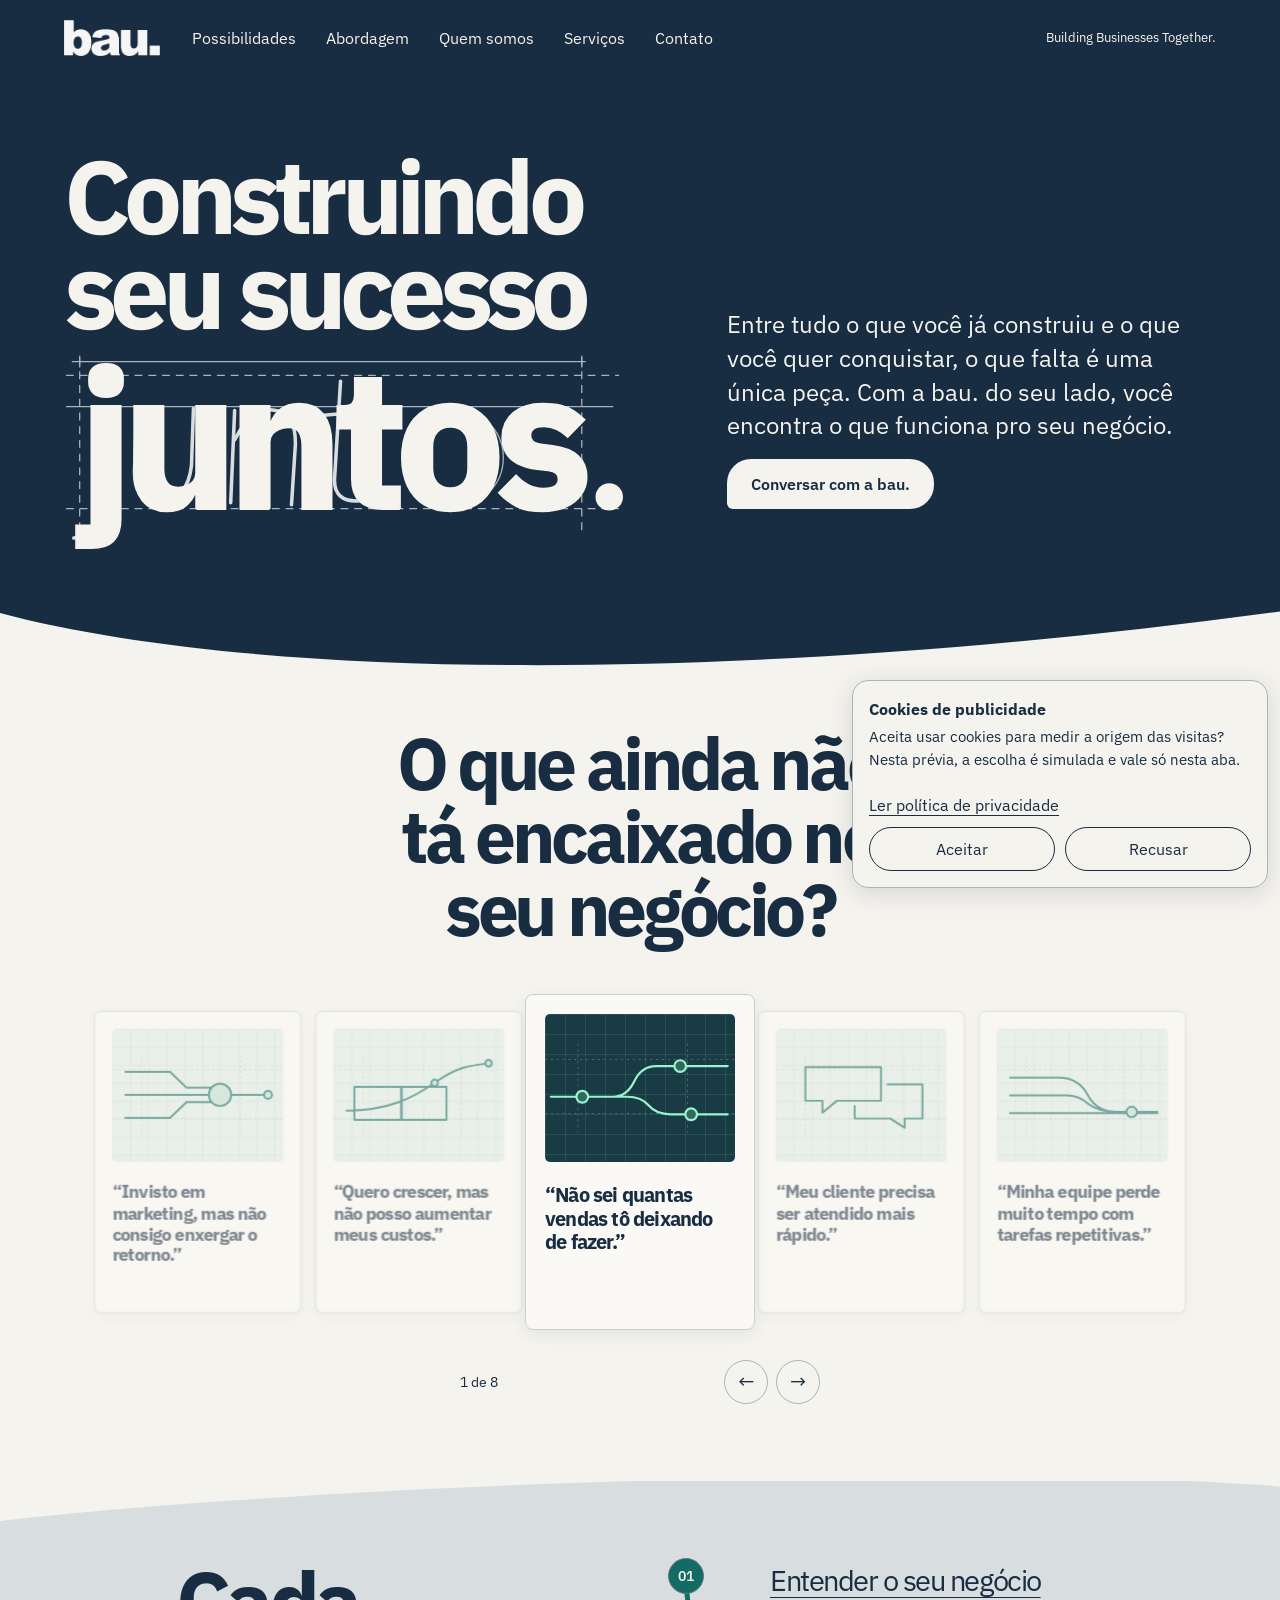
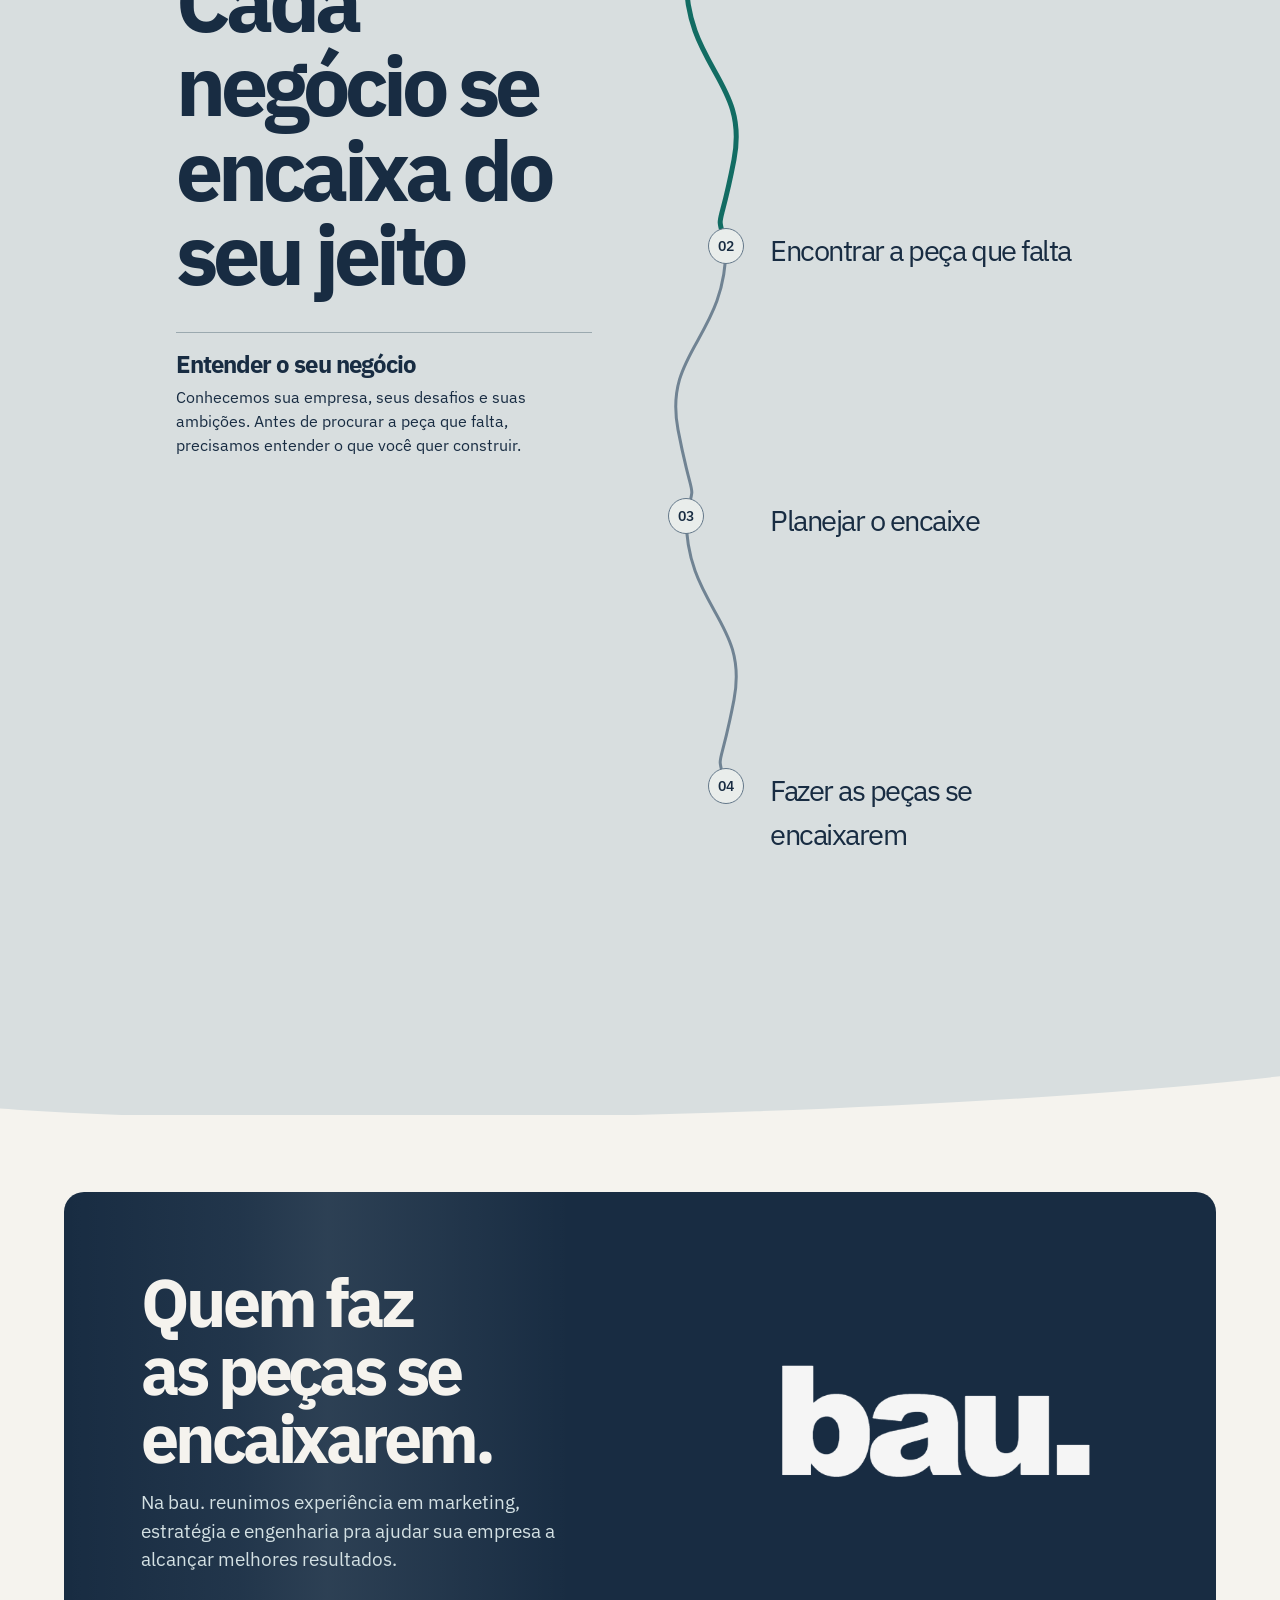
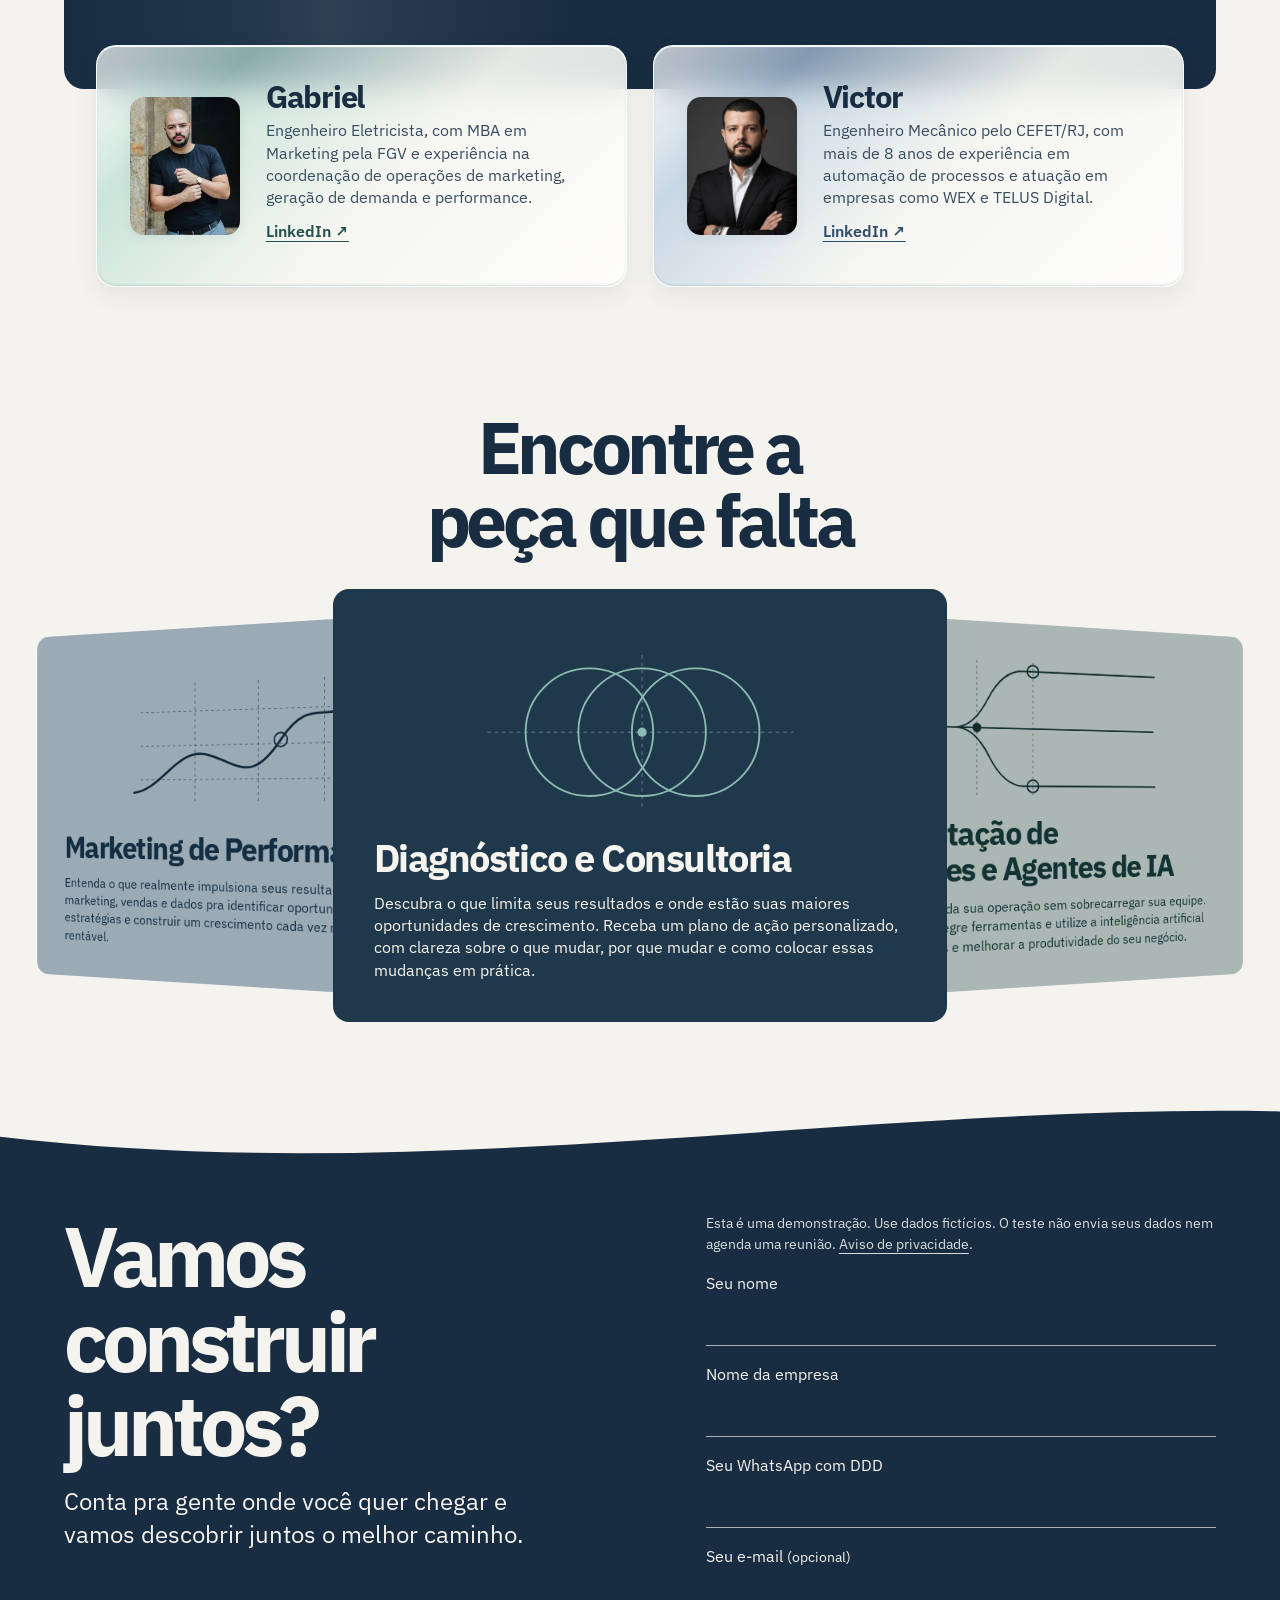
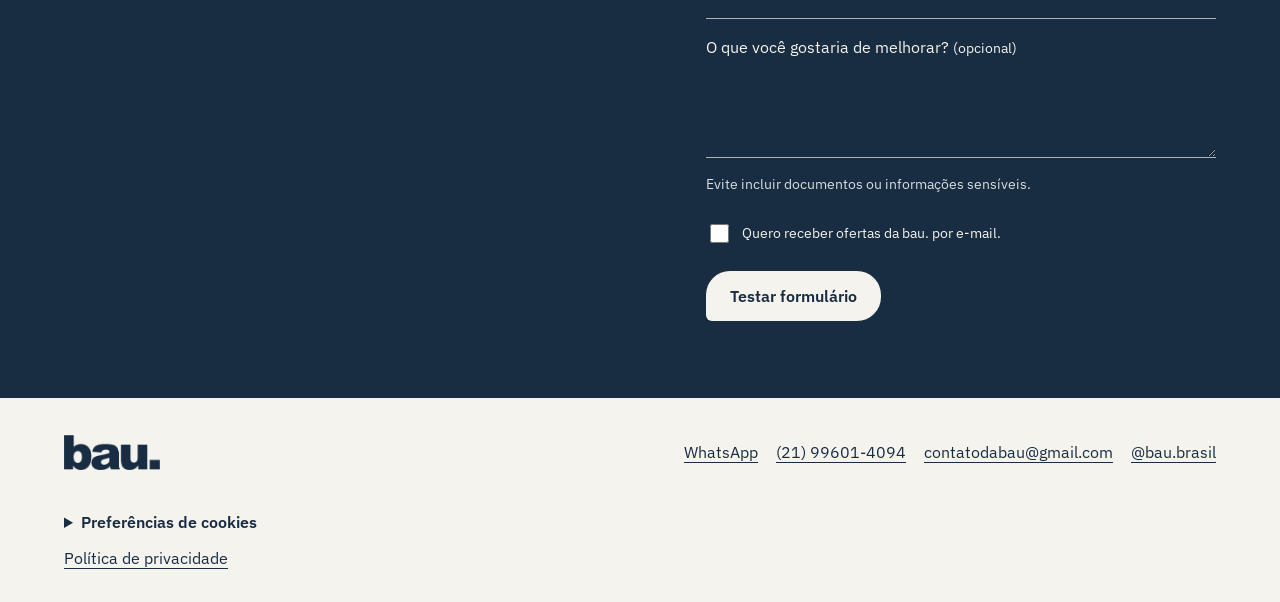
==== commit 2da79069: "Finaliza navegação, perfis, compartilhamento e privacidade da prévia" ====
--- a/index.html
+++ b/index.html
@@ -1,7 +1,21 @@
 <!doctype html>
 <html lang="pt-BR"><head><meta charset="utf-8">
 <!-- GTM-WQCJBHJT reservado para medição após consentimento. A demo não carrega tags. -->
-<meta http-equiv="Content-Security-Policy" content="form-action 'none'; script-src 'self'; connect-src 'none'; frame-src 'none'"><meta name="viewport" content="width=device-width,initial-scale=1"><meta name="theme-color" content="#182c42"><title>bau. | Consultoria e implementação</title><meta name="description" content="Consultoria, automações e marketing de performance para empresas."><link rel="stylesheet" href="site.css?v=possibilidades9"><link rel="stylesheet" href="hero.css?v=hero-columns2"><script defer src="site.js?v=services-clean1"></script></head>
+<meta http-equiv="Content-Security-Policy" content="form-action 'none'; script-src 'self'; connect-src 'none'; frame-src 'none'"><meta name="viewport" content="width=device-width,initial-scale=1"><meta name="theme-color" content="#182c42"><title>bau. | Consultoria, automações e marketing de performance</title>
+<meta name="description" content="Diagnóstico do negócio, automações com agentes de IA e marketing de performance. Conheça Gabriel e Victor e as três frentes de atuação da bau.">
+<link rel="canonical" href="https://baubrasil.github.io/website/">
+<meta property="og:type" content="website">
+<meta property="og:locale" content="pt_BR">
+<meta property="og:site_name" content="bau.">
+<meta property="og:url" content="https://baubrasil.github.io/website/">
+<meta property="og:title" content="bau. | Consultoria, automações e marketing de performance">
+<meta property="og:description" content="Diagnóstico do negócio, automações com agentes de IA e marketing de performance. Conheça Gabriel e Victor e as três frentes de atuação da bau.">
+<meta property="og:image" content="https://baubrasil.github.io/website/compartilhar.png">
+<meta property="og:image:width" content="1200">
+<meta property="og:image:height" content="630">
+<meta property="og:image:alt" content="bau. Construindo seu sucesso juntos.">
+<meta name="twitter:card" content="summary_large_image">
+<link rel="stylesheet" href="site.css?v=launch-preview1"><link rel="stylesheet" href="hero.css?v=hero-columns2"><script defer src="site.js?v=launch-preview1"></script></head>
 <body><a class="skip" href="#inicio">Ir para o conteúdo</a>
 <aside class="cookie-banner" aria-labelledby="cookie-title" hidden>
 <strong id="cookie-title">Cookies de publicidade</strong>
@@ -92,16 +106,16 @@
     </div>
   </div>
   <div class="team-profiles">
-    <article><span class="team-portrait" aria-hidden="true">G</span>
-      <div><h3>Gabriel</h3><p>Engenheiro Eletricista, com MBA em Marketing pela FGV e experiência na coordenação de operações de marketing, geração de demanda e performance.</p></div>
+    <article><img class="team-portrait" src="gabriel.jpg" alt="" width="640" height="640" loading="lazy">
+      <div><h3>Gabriel</h3><p>Engenheiro Eletricista, com MBA em Marketing pela FGV e experiência na coordenação de operações de marketing, geração de demanda e performance.</p><a class="profile-link" href="https://www.linkedin.com/in/gabrielbarbosa-marketing/" aria-label="LinkedIn de Gabriel">LinkedIn ↗</a></div>
     </article>
-    <article><span class="team-portrait" aria-hidden="true">V</span>
-      <div><h3>Victor</h3><p>Engenheiro Mecânico pelo CEFET/RJ, com mais de 8 anos de experiência em automação de processos e atuação em empresas como WEX e TELUS Digital.</p></div>
+    <article><img class="team-portrait" src="victor.jpg" alt="" width="640" height="640" loading="lazy">
+      <div><h3>Victor</h3><p>Engenheiro Mecânico pelo CEFET/RJ, com mais de 8 anos de experiência em automação de processos e atuação em empresas como WEX e TELUS Digital.</p><a class="profile-link" href="https://www.linkedin.com/in/vfernandes93/" aria-label="LinkedIn de Victor">LinkedIn ↗</a></div>
     </article>
   </div>
   </div></div>
 </div></section>
-<section id="servicos"><div class="wrap block"><div class="section-head"><h2>Encontre a peça que falta</h2><p class="lead"></p></div><div class="service-showcase">
+<section id="servicos"><div class="wrap block"><div class="section-head"><h2>Encontre a peça que falta</h2></div><div class="service-showcase">
   <div class="service-deck">
     <article><svg viewBox="0 0 360 180" aria-hidden="true" focusable="false"><g fill="none" stroke="currentColor"><circle cx="125" cy="90" r="69"/><circle cx="182" cy="90" r="69"/><circle cx="240" cy="90" r="69"/><path stroke-dasharray="3 5" d="M15 90h330M182 7v166"/></g><circle cx="182" cy="90" r="5" fill="currentColor"/></svg><h3>Diagnóstico e Consultoria</h3><p>Descubra o que limita seus resultados e onde estão suas maiores oportunidades de crescimento. Receba um plano de ação personalizado, com clareza sobre o que mudar, por que mudar e como colocar essas mudanças em prática.</p></article>
     <article><svg viewBox="0 0 360 180" aria-hidden="true" focusable="false"><g fill="none" stroke="currentColor"><path d="M-10 91h98q25 0 45-37t48-37h191M-10 91h380M-10 91h100q25 0 45 37t48 37h190"/><path stroke-dasharray="2 5" d="M118 6v170M195 6v170"/><circle cx="195" cy="17" r="8"/><circle cx="195" cy="165" r="8"/></g><circle cx="118" cy="91" r="6" fill="currentColor"/></svg><h3>Implementação de Automações e Agentes de IA</h3><p>Aumente a capacidade da sua operação sem sobrecarregar sua equipe. Automatize tarefas, integre ferramentas e utilize a inteligência artificial pra reduzir desperdícios e melhorar a produtividade do seu negócio.</p></article>
@@ -113,7 +127,7 @@
 <label>Seu nome<input required></label>
 <label>Nome da empresa  <input required></label>
 <label>Seu WhatsApp com DDD<input type="tel" required></label>
-<label>Seu e-mail <input type="email"></label>
+<label>Seu e-mail <small id="email-hint">(opcional)</small><input type="email"></label>
 <label>O que você gostaria de melhorar? <small>(opcional)</small><textarea rows="3" aria-describedby="message-hint"></textarea></label>
 <p class="note" id="message-hint">Evite incluir documentos ou informações sensíveis.</p>
 <label class="check"><input id="offers" type="checkbox"> Quero receber ofertas da bau. por e-mail.</label>
--- a/site.css
+++ b/site.css
@@ -91,7 +91,7 @@
   }
 }
 .team-portrait {
-  display:grid;place-items:center;aspect-ratio:4/5;border-radius:14px;
+  display:block;width:100%;height:auto;aspect-ratio:4/5;object-fit:cover;object-position:center 35%;border-radius:14px;
   color:var(--portrait-ink);font-size:clamp(38px,4.4vw,68px);letter-spacing:-.07em;font-weight:550;
   background:radial-gradient(ellipse at 5% 0%,#ffffffdf,transparent 54%),
     linear-gradient(145deg,rgb(var(--glass-tint)),#ffffff70 70%,rgb(var(--glass-tint)));
@@ -133,13 +133,6 @@
 .offers h3{font-size:clamp(21px,2.1vw,31px)}.offers p{margin:10px 0 0}
 #contato h2{max-width:14ch}
 @media(min-width:850px){
-  .gallery {display:grid;grid-auto-flow:row;grid-template-columns:repeat(3,minmax(0,1fr));gap:20px 12px;isolation:isolate;overflow:visible;align-items:stretch;padding:20px 0 12px}
-  .gallery .plate {flex:1 1 0;min-width:0;padding:22px 17px 26px;transition:transform .2s ease;box-shadow:0 8px 16px #182c420c}
-  .gallery .plate:not(:nth-child(3n+1)) {margin-left:-14px}
-  .plate:nth-child(even){transform:translateY(10px)}
-  .gallery .plate.in-frame{z-index:1;transform:translateY(-6px);border-color:#667587}
-  .gallery .plate h3 {font-size:clamp(22px,2vw,29px);max-width:26ch}
-  .gallery+.pager {display:none}
   .offers{grid-template-columns:repeat(3,minmax(0,1fr));gap:16px}
 }
 @media(prefers-reduced-motion:reduce){.gallery .plate{transition:none}}
@@ -257,7 +250,7 @@
 .service-deck p {margin-top:12px;line-height:1.4}
 .service-deck.ready {
   grid-template-columns:minmax(0,1fr);gap:0;
-  justify-items:center;isolation:isolate;container-type:inline-size;touch-action:pan-y pinch-zoom;
+  justify-items:center;isolation:isolate;overflow:clip;container-type:inline-size;touch-action:pan-y pinch-zoom;
 }
 .service-deck.ready article {
   grid-area:1/1;width:70%;transform-origin:center;
@@ -317,3 +310,28 @@
 @media(prefers-reduced-motion:no-preference) {
   .circular .plate {transition:transform .42s ease,opacity .32s ease}
 }
+
+.menu summary {gap:8px;padding-inline:14px;border:1px solid #748594;border-radius:24px}
+.menu nav {top:calc(100% + 8px);padding:8px;background:var(--ink);color:var(--paper);border:1px solid #637584;border-radius:14px;box-shadow:0 8px 22px #182c4226}
+.menu nav a {padding:10px 14px;text-decoration:none;border-radius:8px}
+.menu nav a:is(:hover,:focus-visible) {background:#30485b}
+@media(min-width:850px) {
+  .bar .menu {order:1}
+  .bar>span {order:2}
+  .menu[open] summary {display:none}
+  .menu nav {width:auto;position:static;display:flex;align-items:center;gap:2px;background:none;border:0;padding:0;box-shadow:none}
+}
+@media(min-width:850px) {
+  .gallery.circular {padding-block:18px}
+  .gallery.circular .plate {width:20%;min-width:0;padding:clamp(13px,1.5vw,24px);box-shadow:0 5px 16px #182c4212}
+  .gallery.circular .plate h3 {font-size:clamp(17px,1.55vw,24px);line-height:1.18}
+}
+#possibilidades h2,#servicos h2,.team-copy h2,.method-intro h2 {text-wrap:balance}
+
+.profile-link {display:inline-flex;align-items:center;min-height:44px;color:var(--portrait-ink);font-weight:600}
+@media(max-width:759px) {
+  .stacked:not(.show-victor) article:last-child,.stacked.show-victor article:first-child {pointer-events:none}
+}
+
+@media(max-width:560px) {.bar>span {display:none}.bar .menu {margin-left:auto}}
+@media(min-width:850px) and (max-width:1099px) {.mast .bar>span {display:none}}
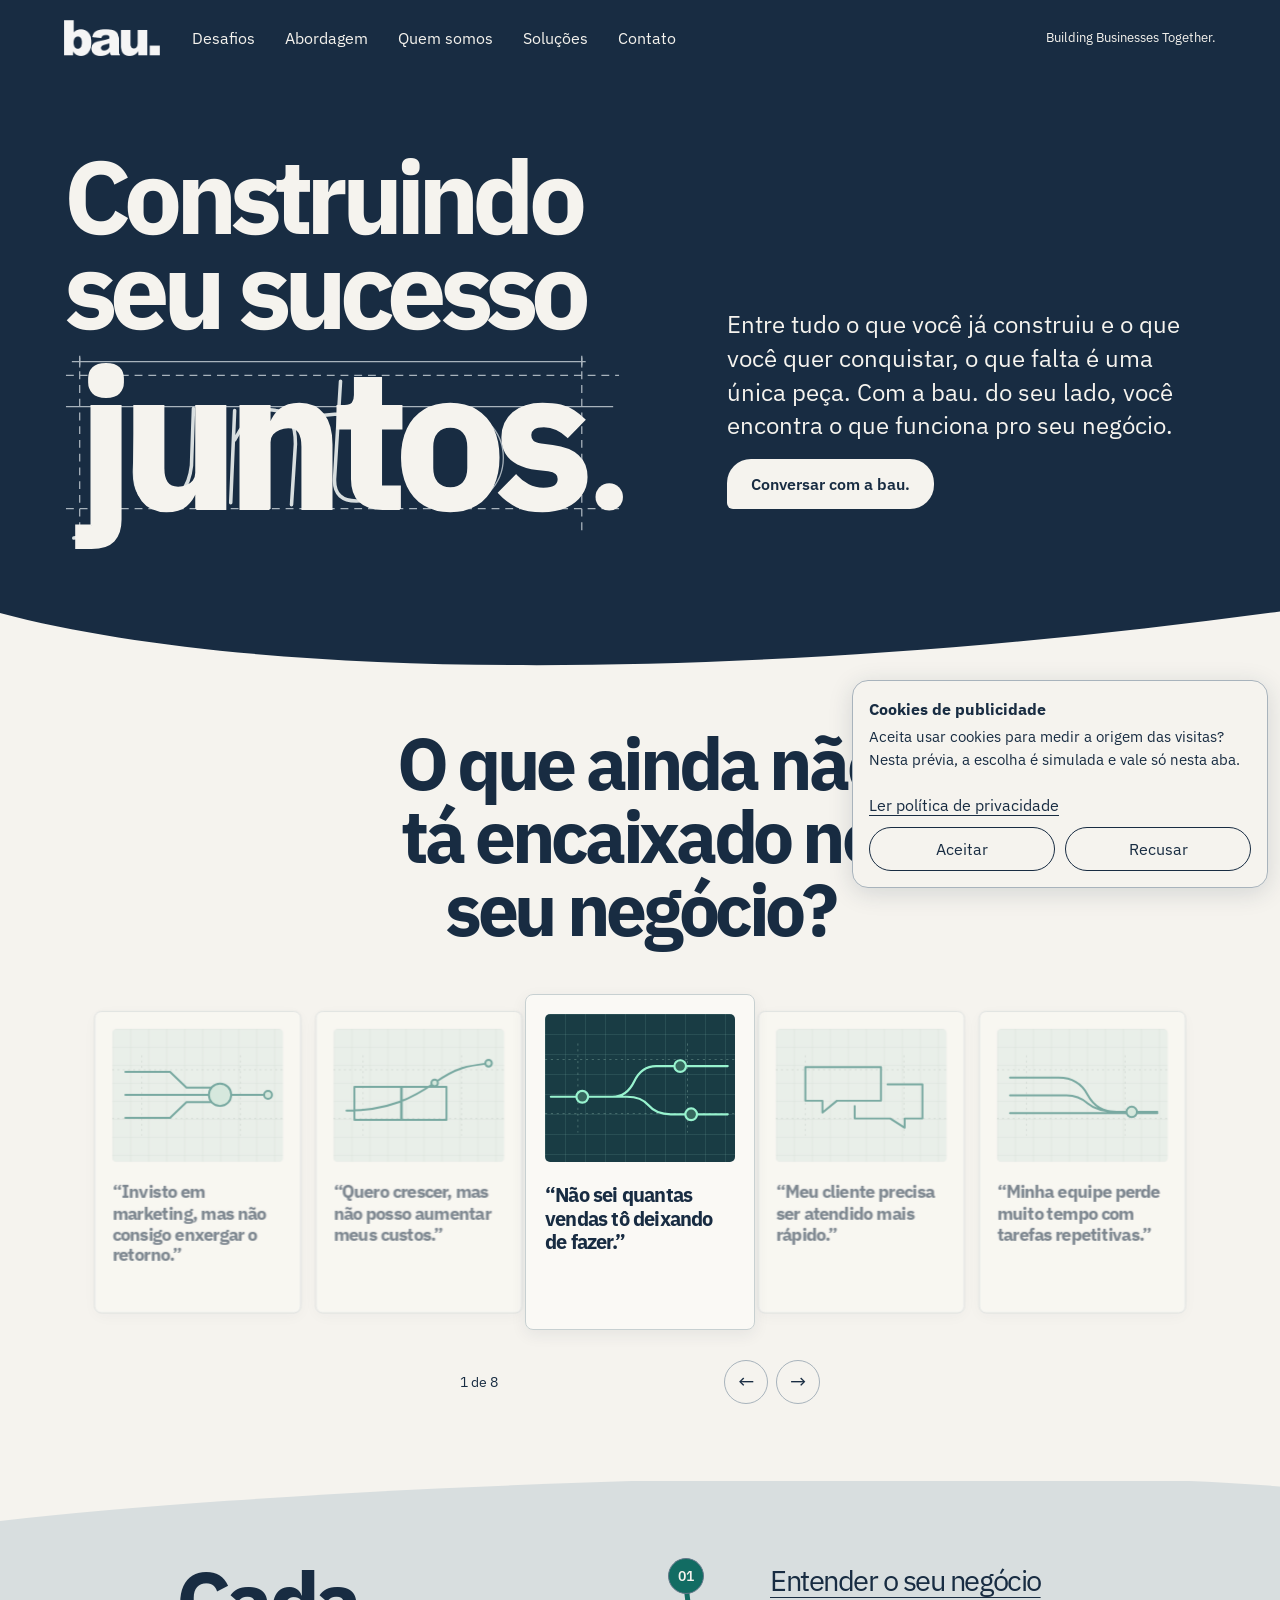
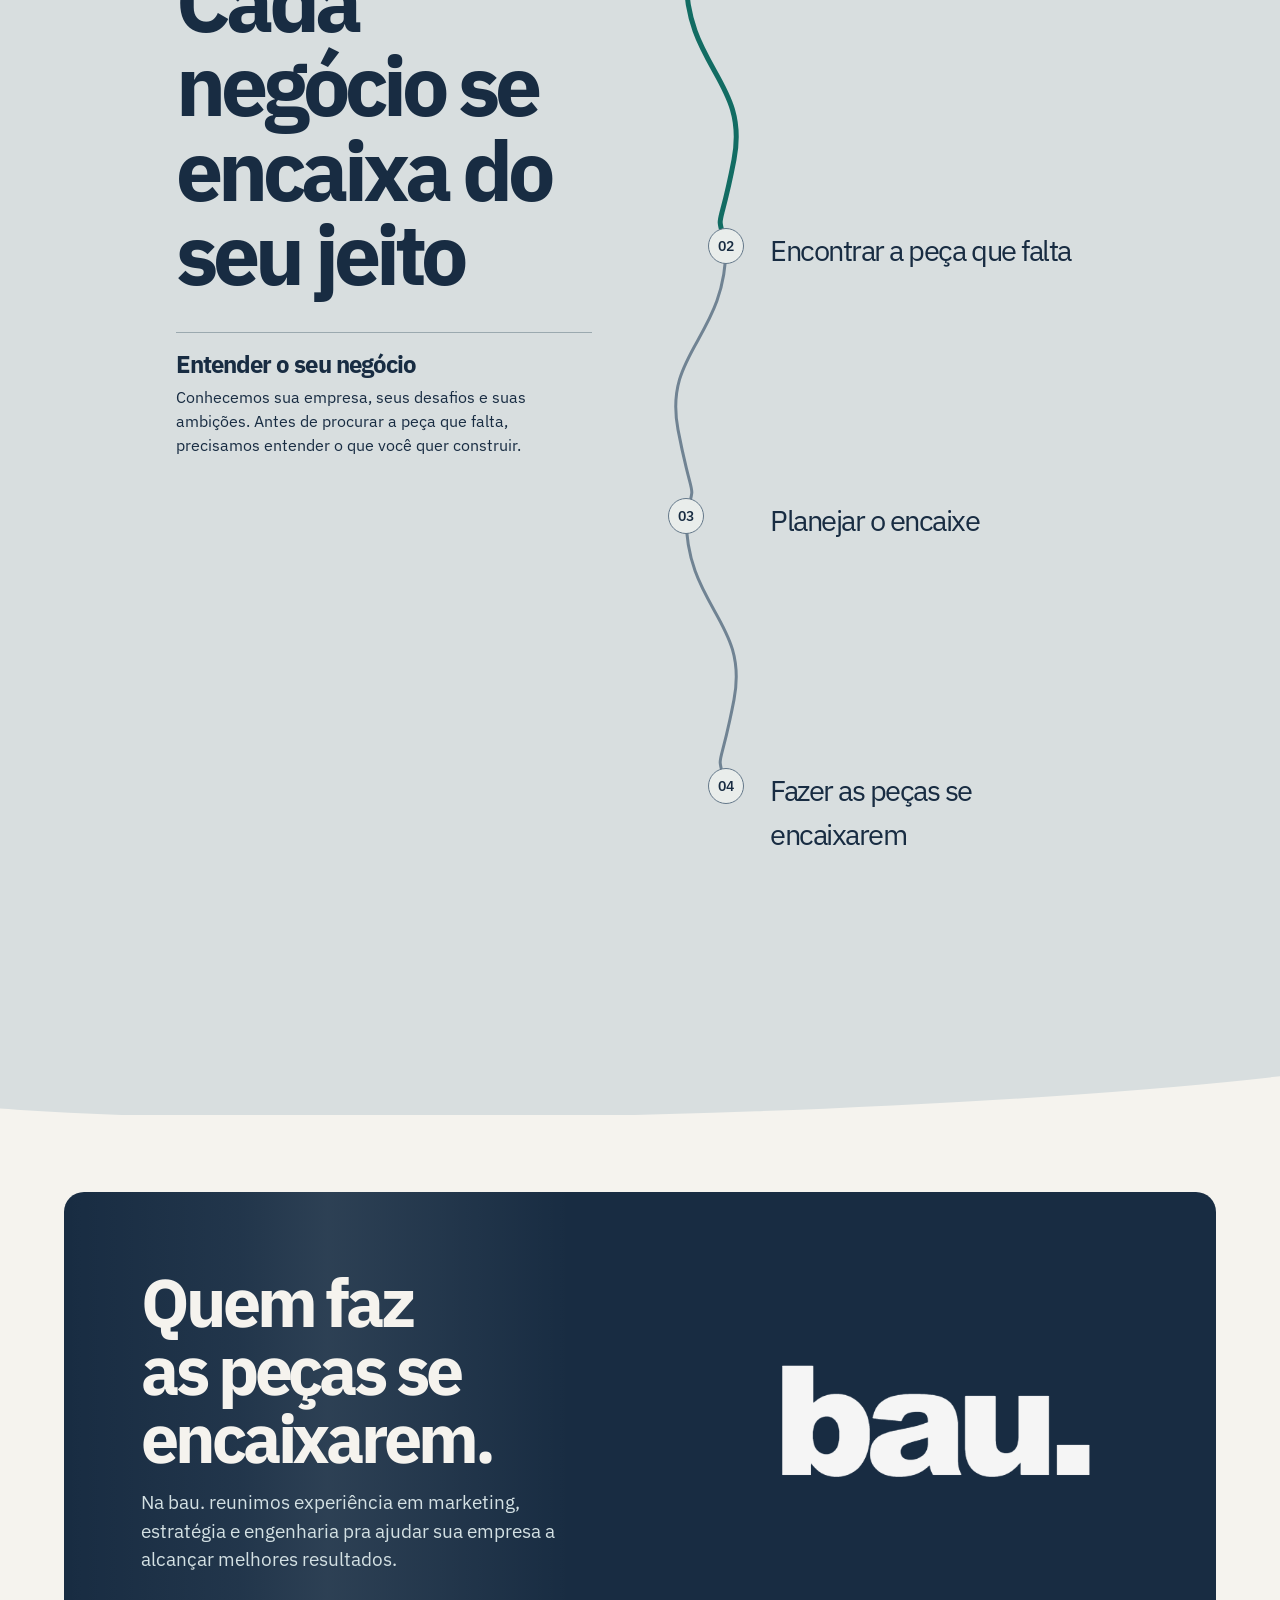
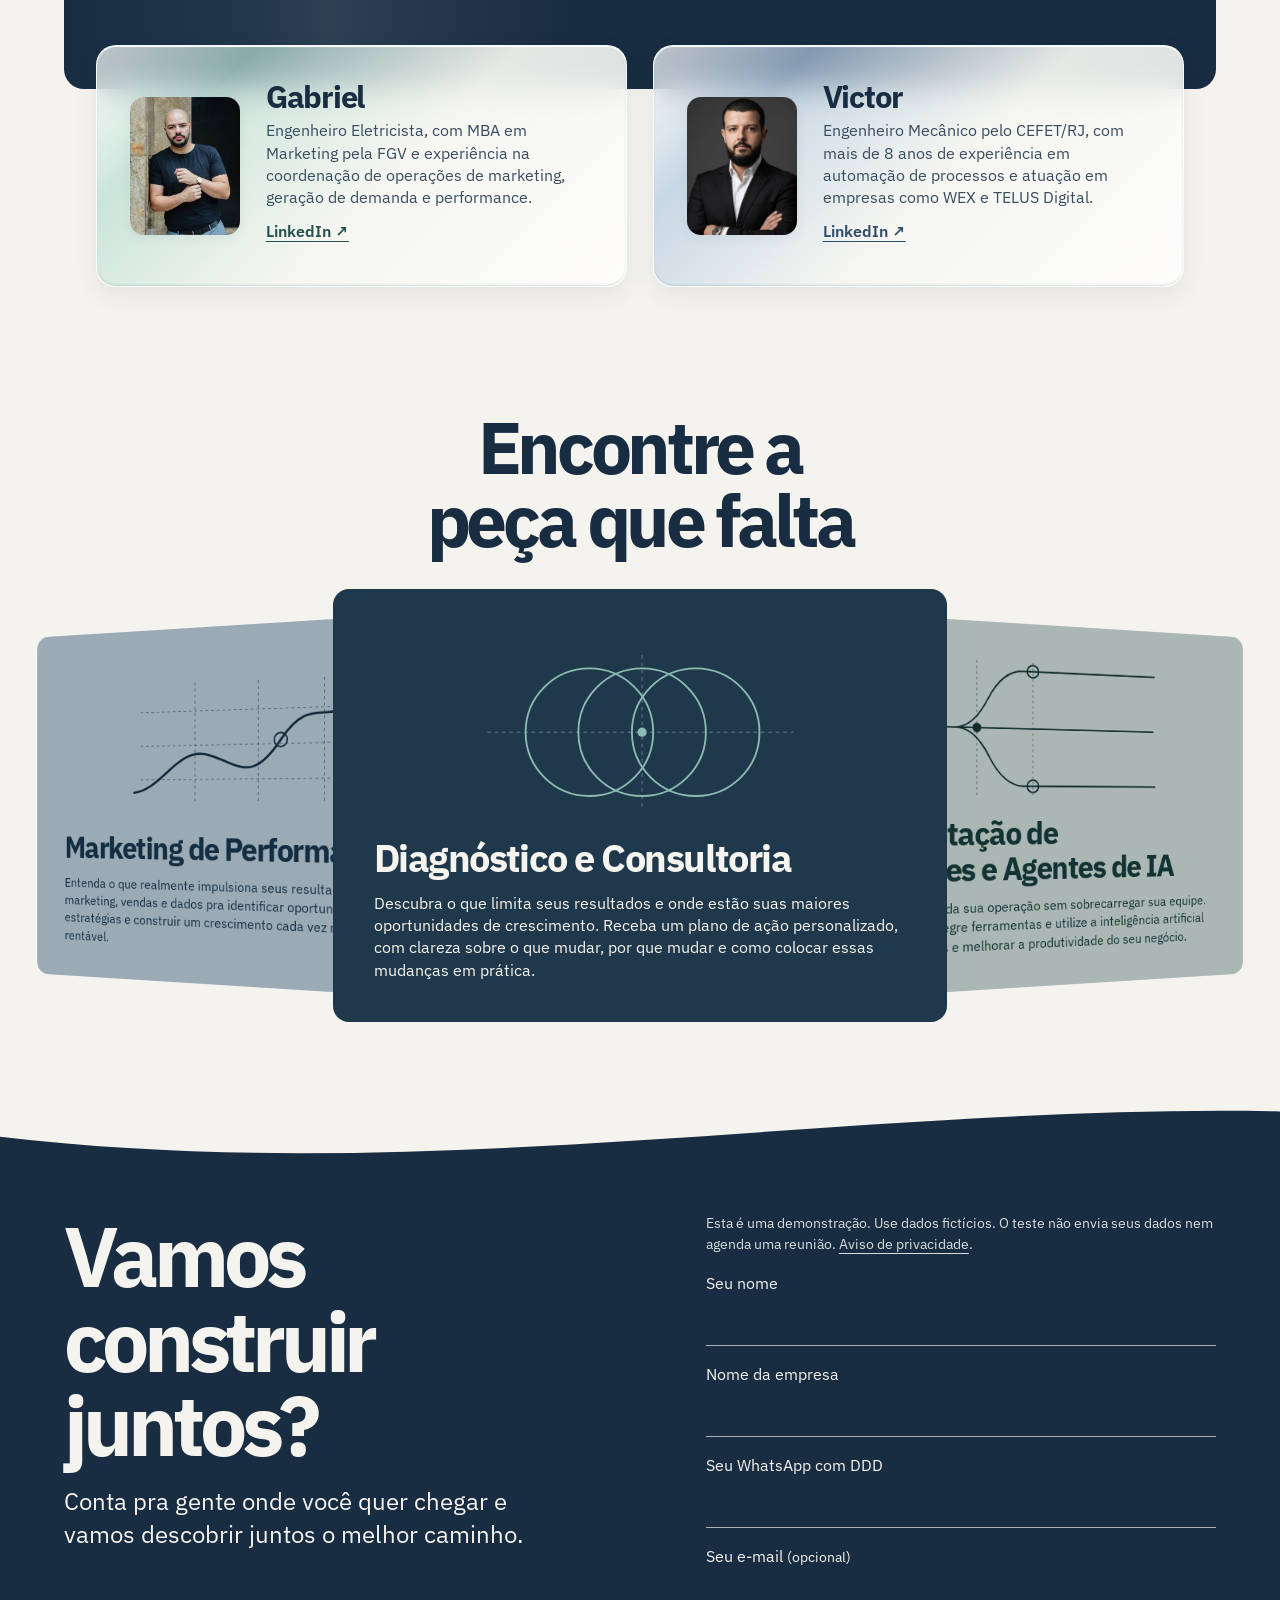
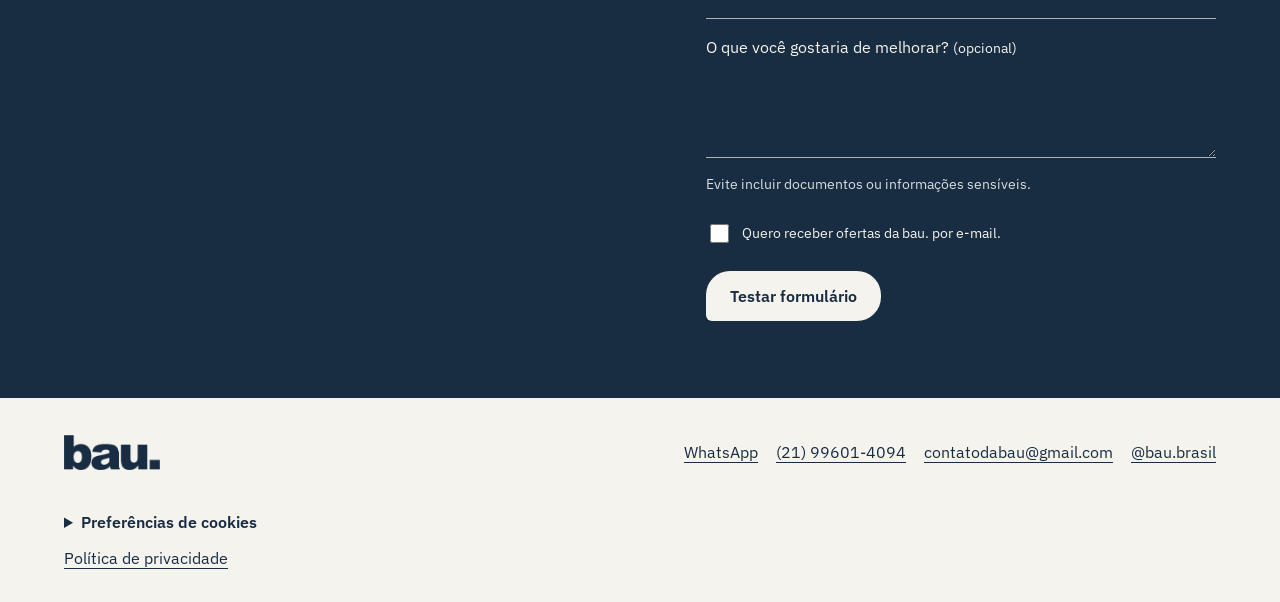
==== commit a4088c4d: "Ajuste das sessões no menu" ====
--- a/index.html
+++ b/index.html
@@ -23,7 +23,7 @@
 <a id="policy-banner" href="privacidade.html" target="_blank" rel="noopener">Ler política de privacidade<span class="sr-only"> (abre em nova aba)</span></a>
 <div class="choice-buttons"><button type="button" value="allow" aria-describedby="policy-banner">Aceitar</button><button type="button" value="deny">Recusar</button></div>
 </aside>
-<header class="mast"><div class="wrap bar"><a href="#inicio" aria-label="bau., início"><img class="brand" src="bau.png" alt="bau."></a><span lang="en">Building Businesses Together.</span><details class="menu"><summary>Menu</summary><nav aria-label="Seções da página"><a href="#possibilidades">Possibilidades</a><a href="#mecanismo">Abordagem</a><a href="#sobre">Quem somos</a><a href="#servicos">Serviços</a><a href="#contato">Contato</a></nav></details></div></header>
+<header class="mast"><div class="wrap bar"><a href="#inicio" aria-label="bau., início"><img class="brand" src="bau.png" alt="bau."></a><span lang="en">Building Businesses Together.</span><details class="menu"><summary>Menu</summary><nav aria-label="Seções da página"><a href="#possibilidades">Desafios</a><a href="#mecanismo">Abordagem</a><a href="#sobre">Quem somos</a><a href="#servicos">Soluções</a><a href="#contato">Contato</a></nav></details></div></header>
 <main>
 <section id="inicio" class="dark"><div class="wrap opening"><h1 aria-label="Construindo seu sucesso juntos."><span>Construindo</span> <span>seu sucesso</span> <svg class="drawing-board" viewBox="-5 -3 297 116" aria-hidden="true" focusable="false">
         <defs>
